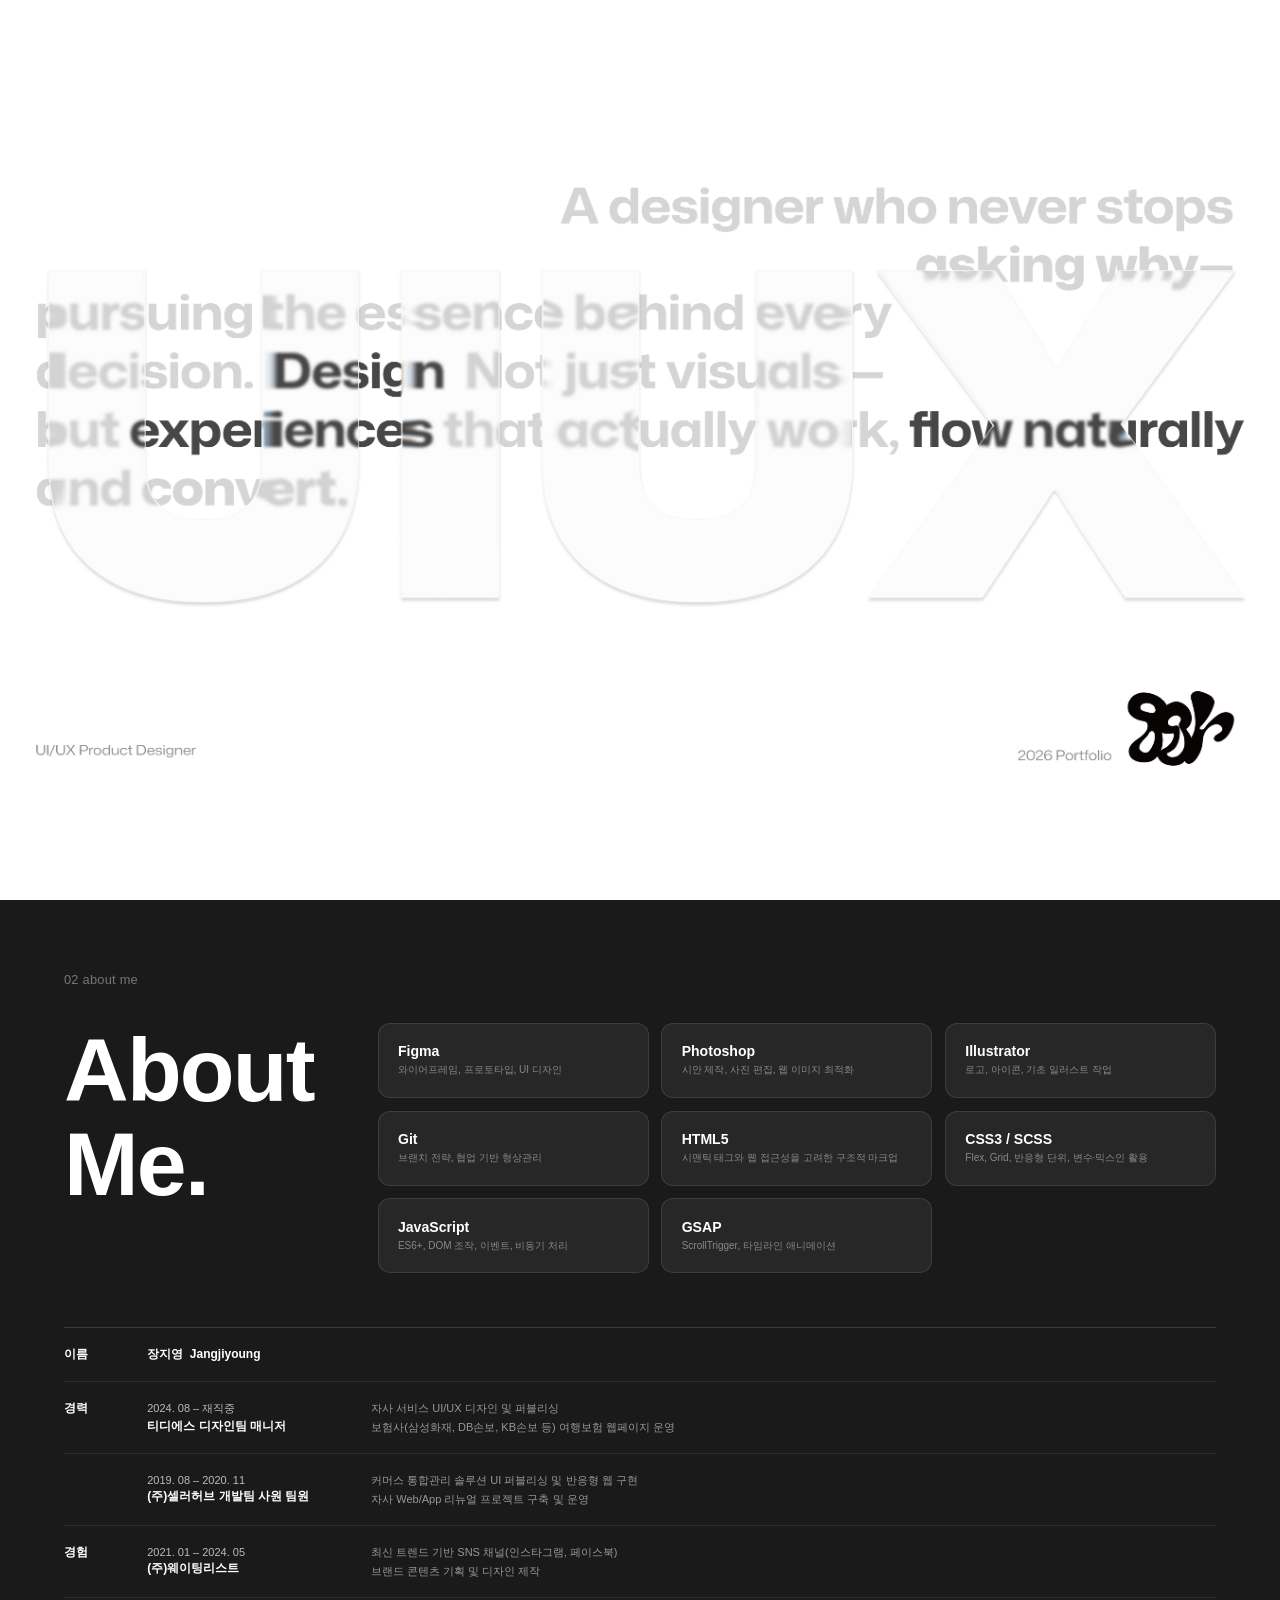
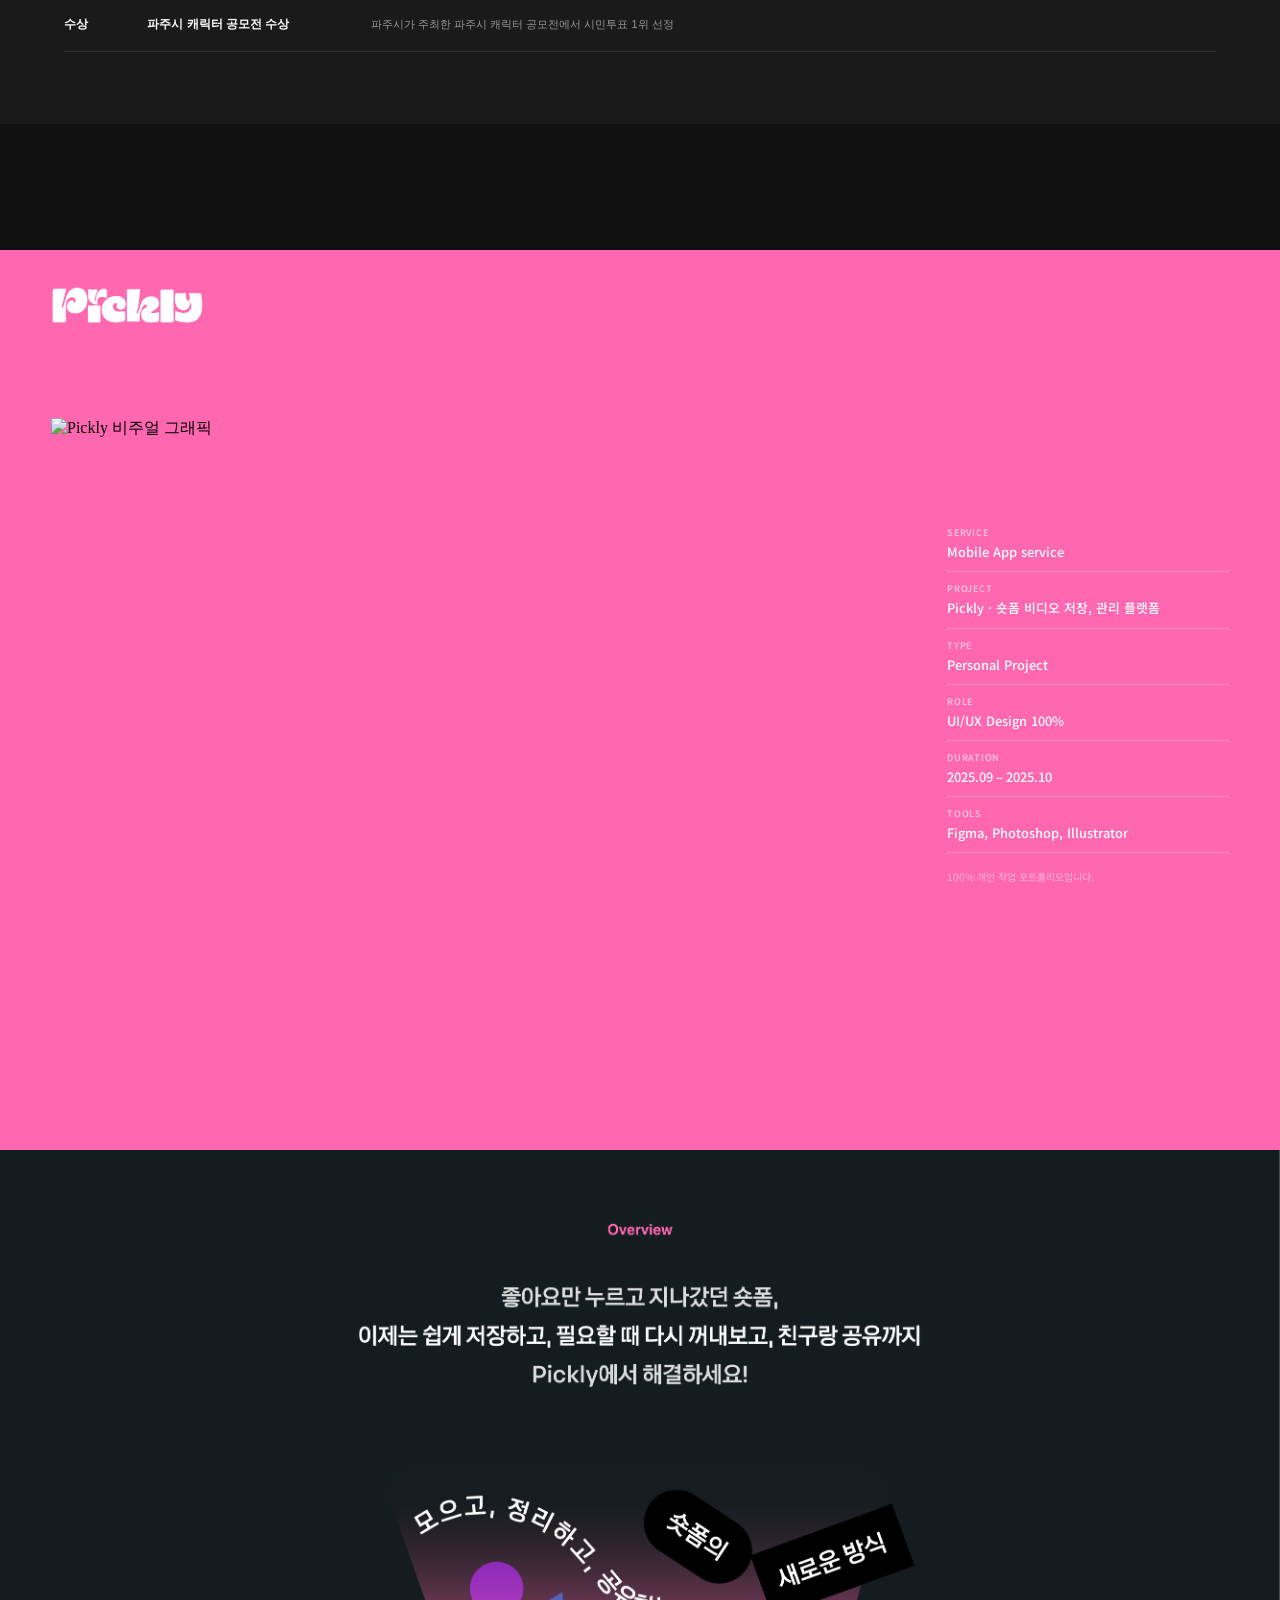
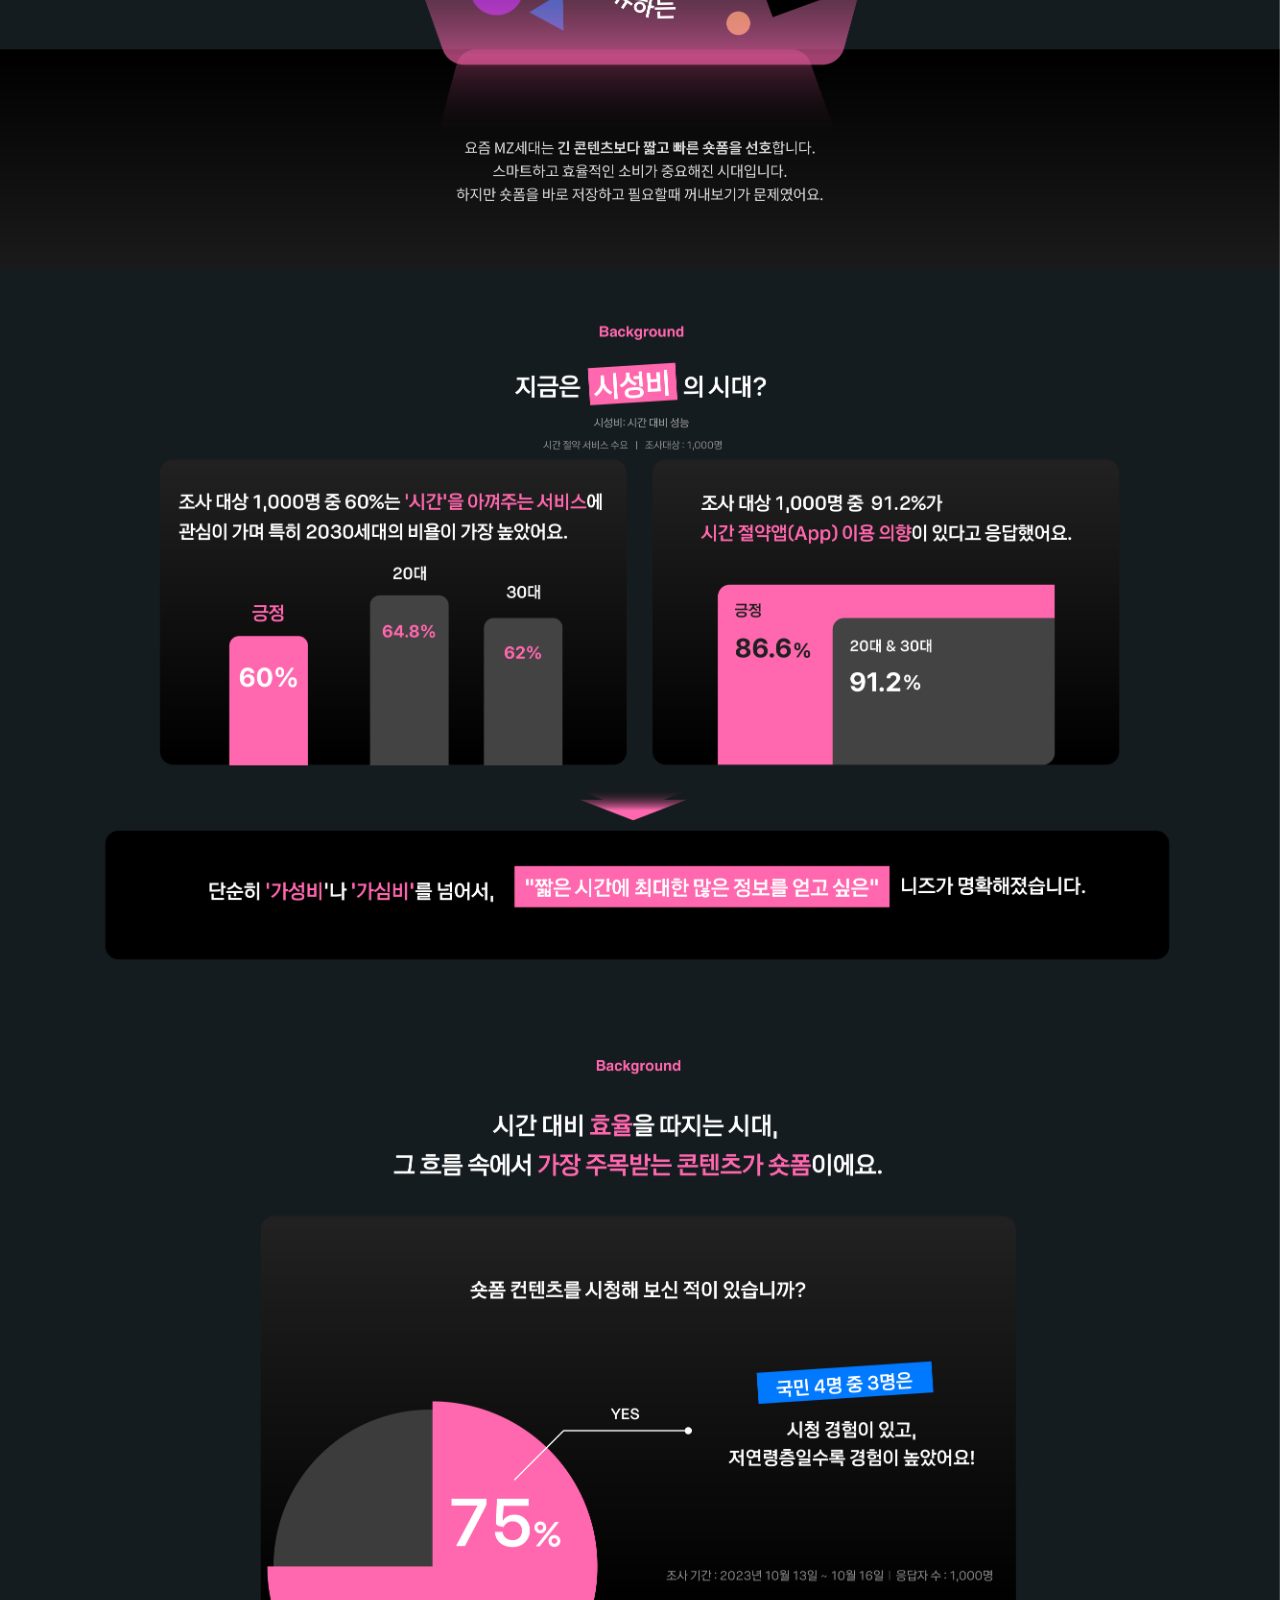
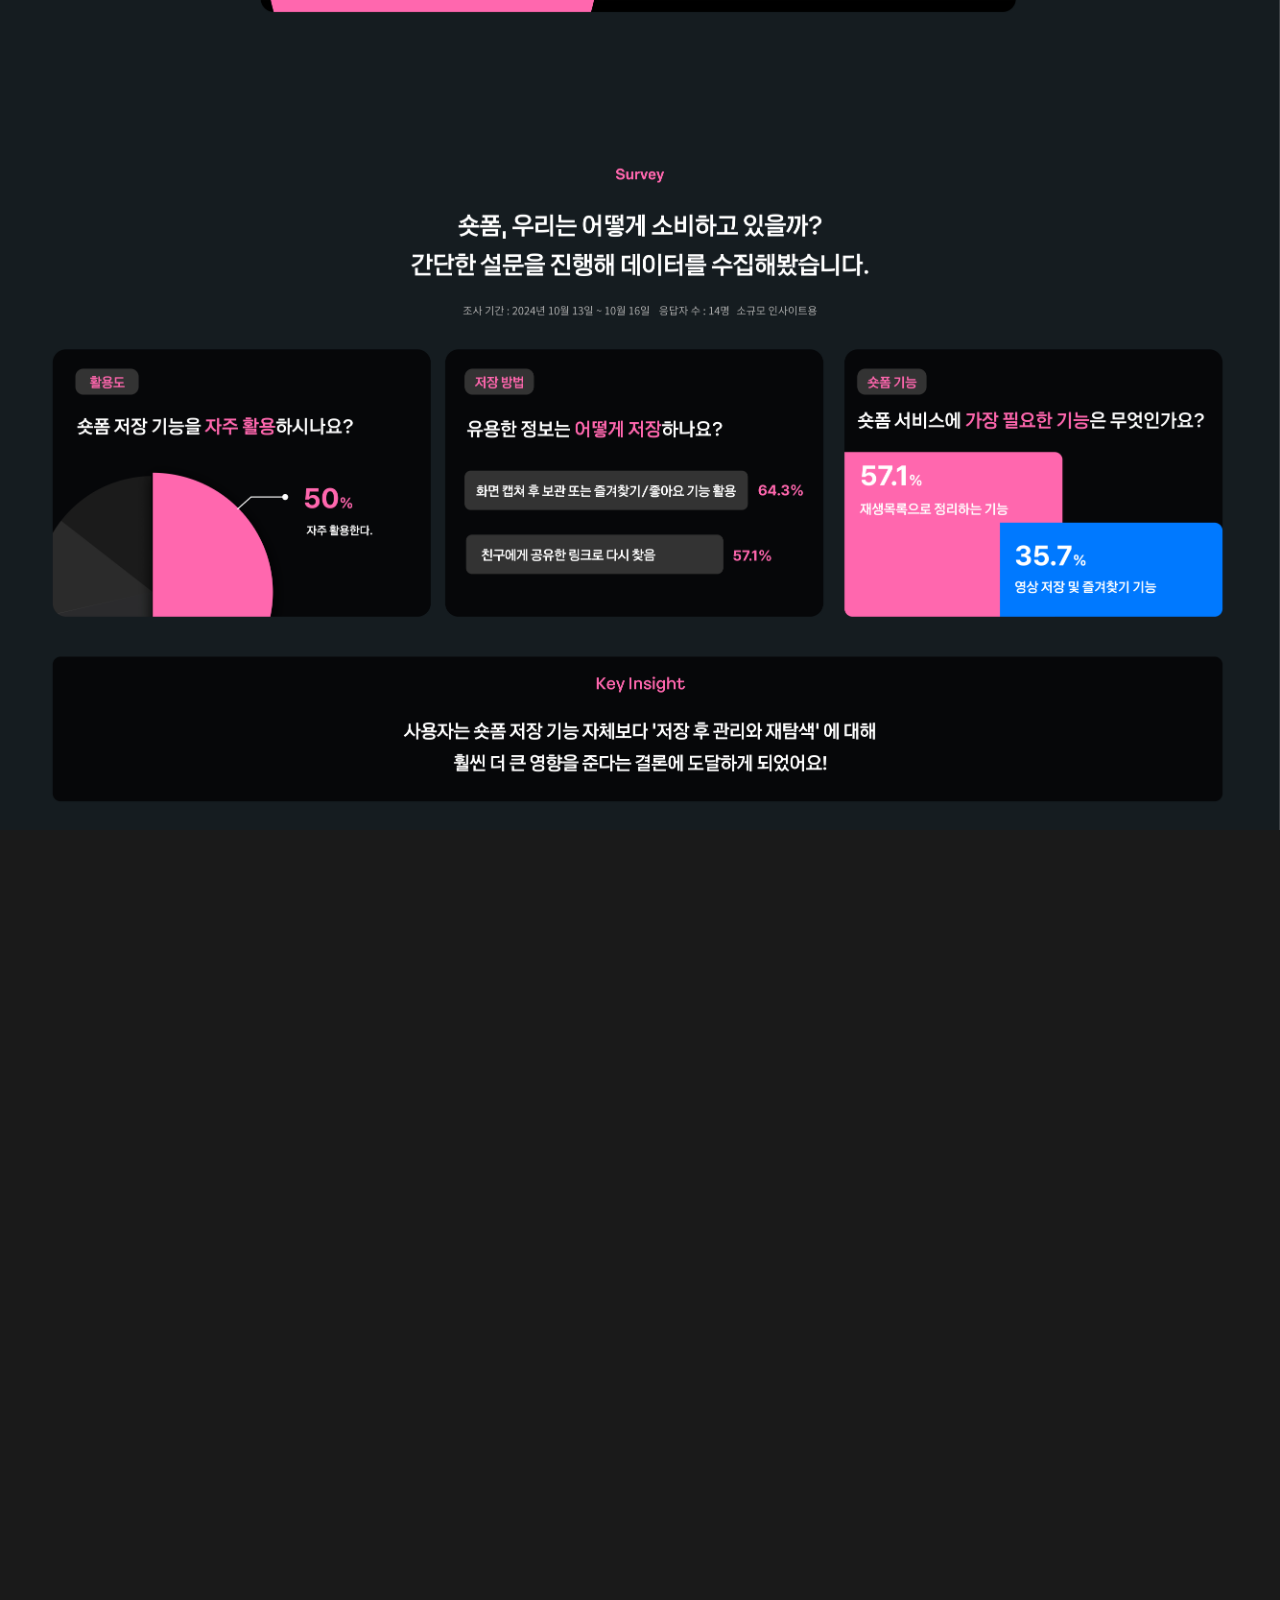
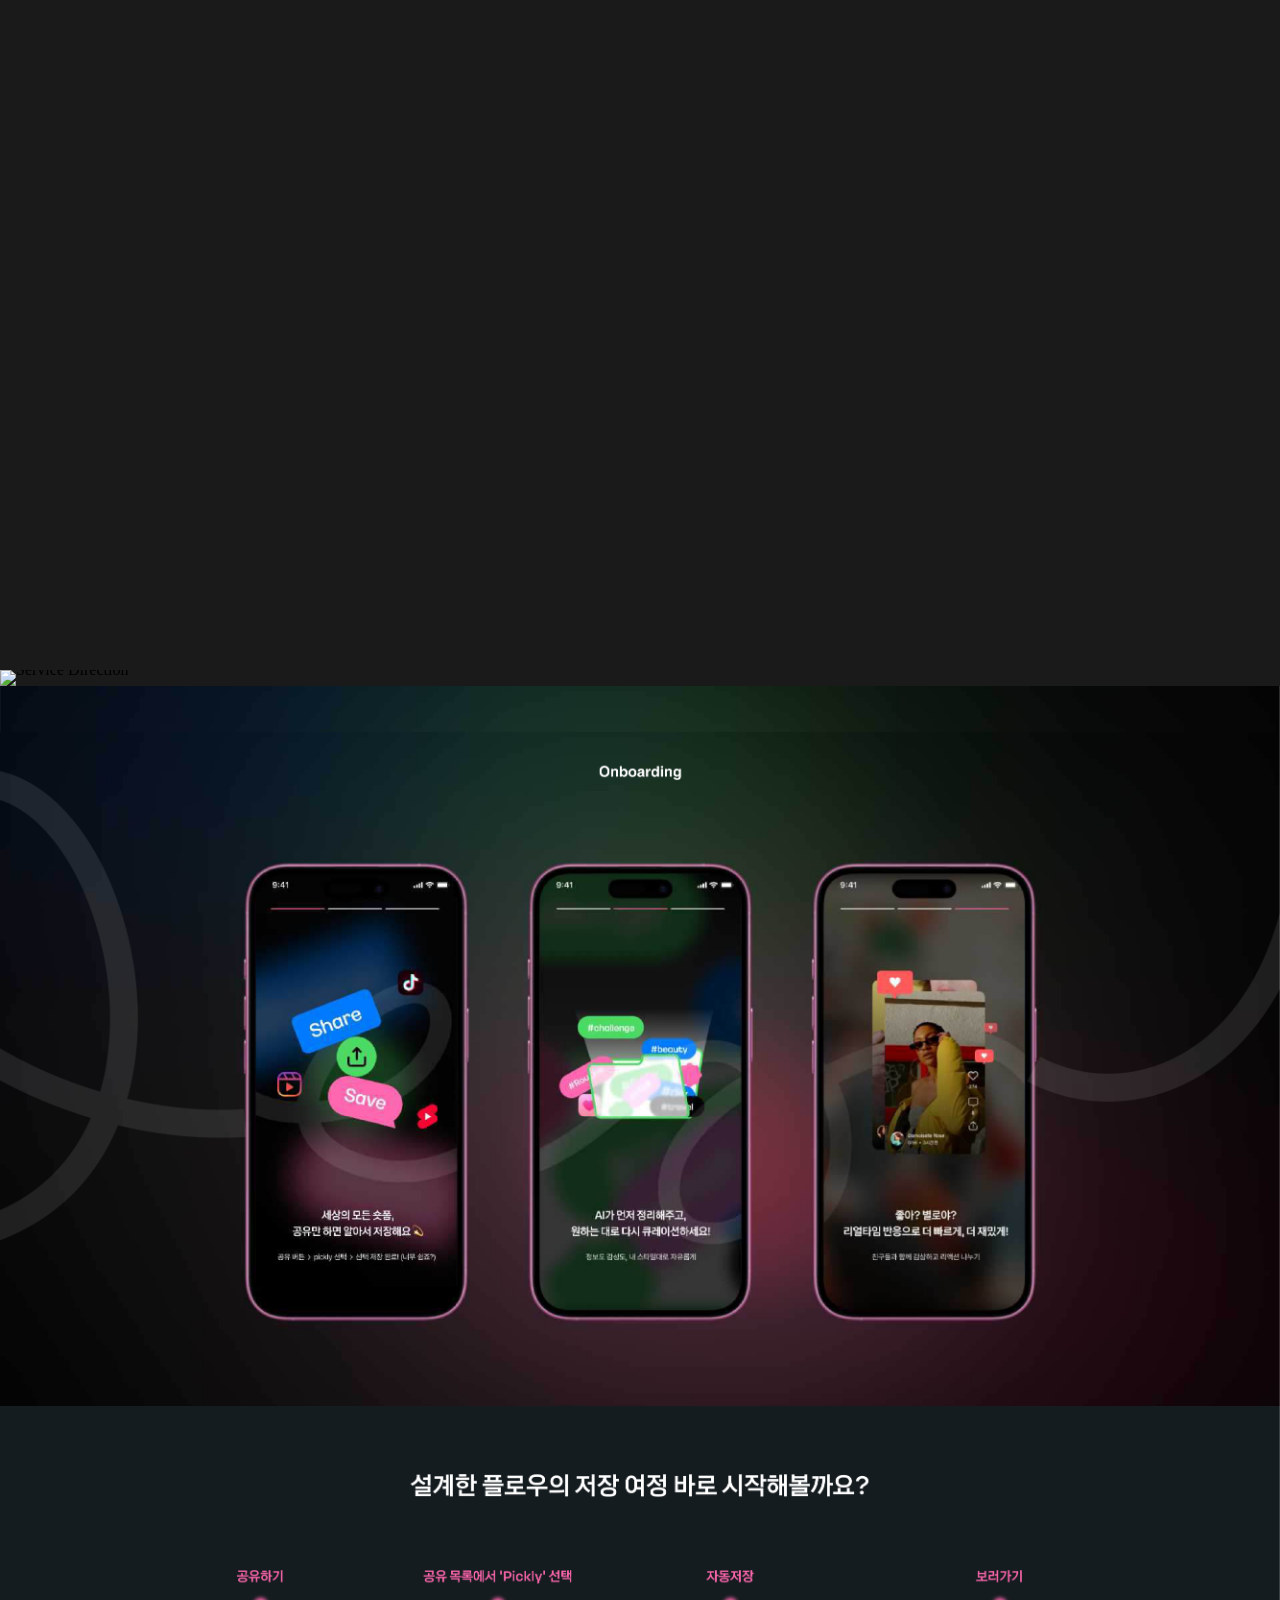
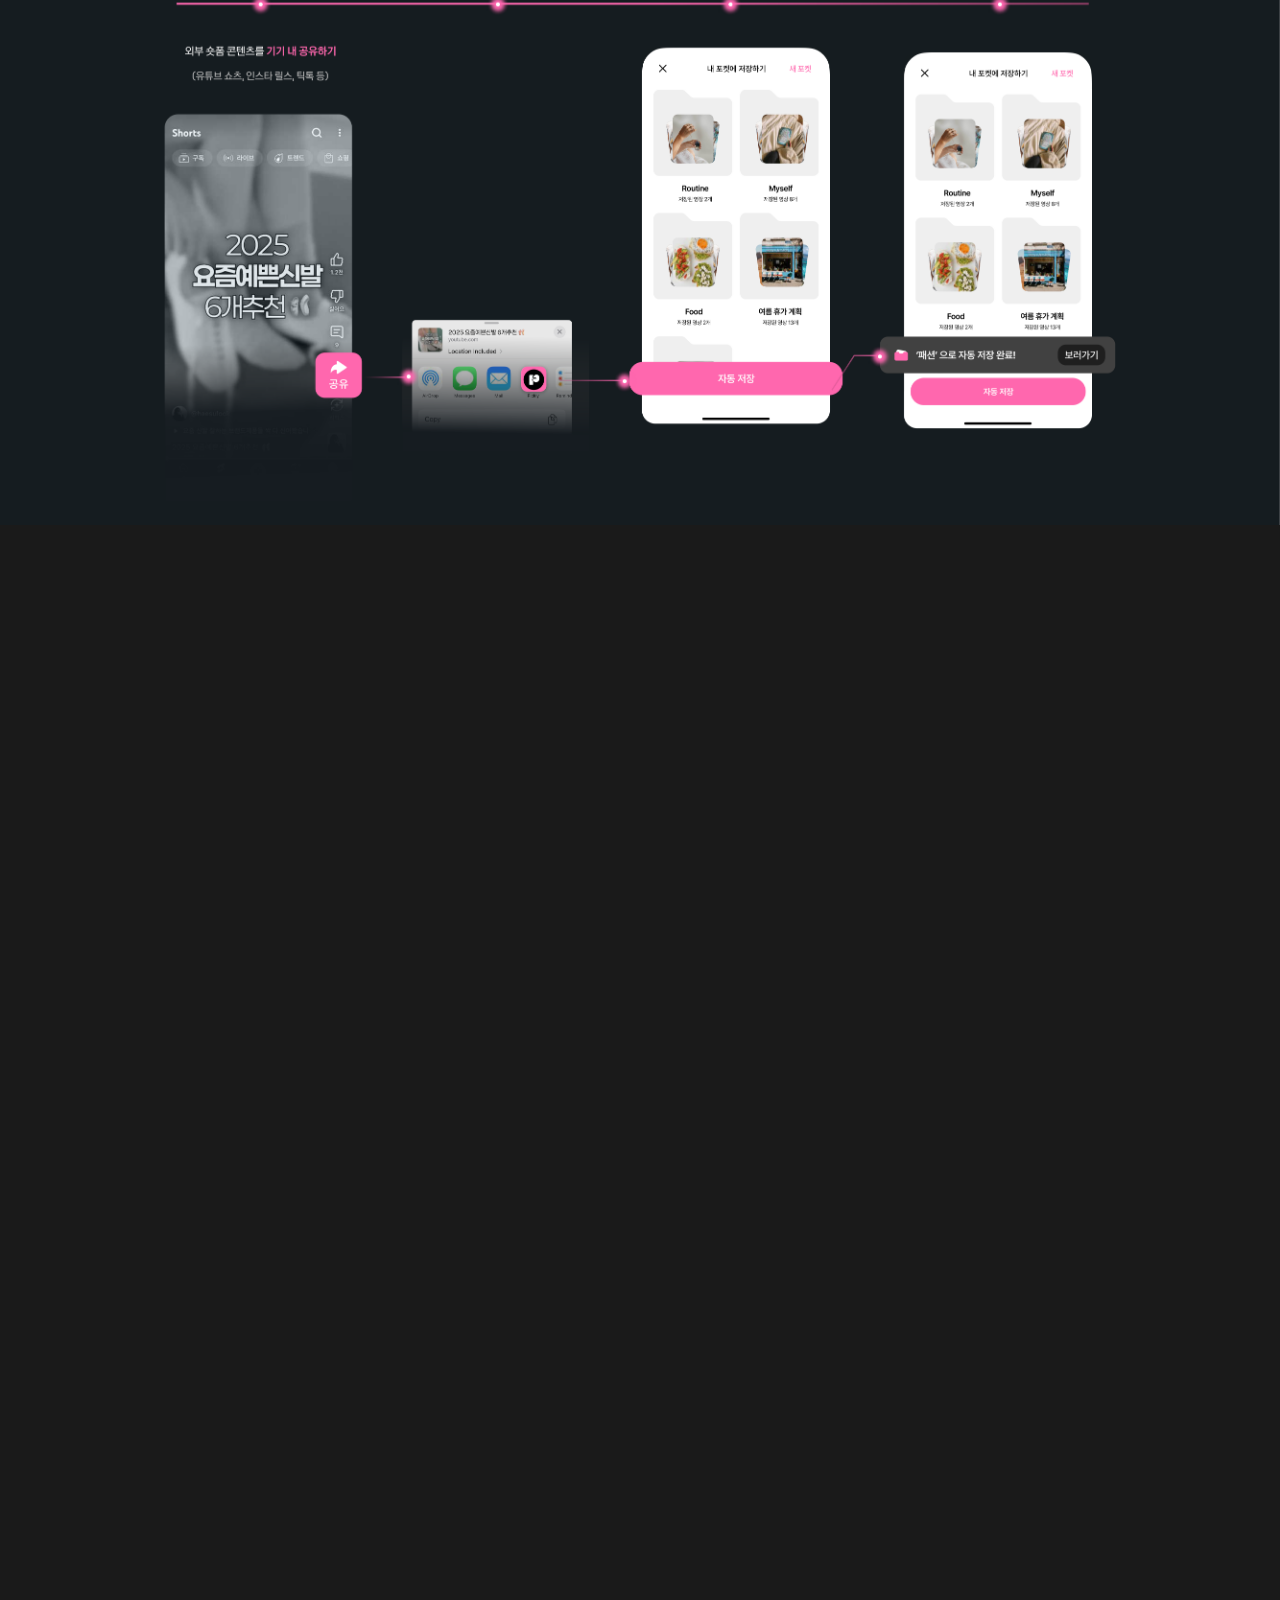
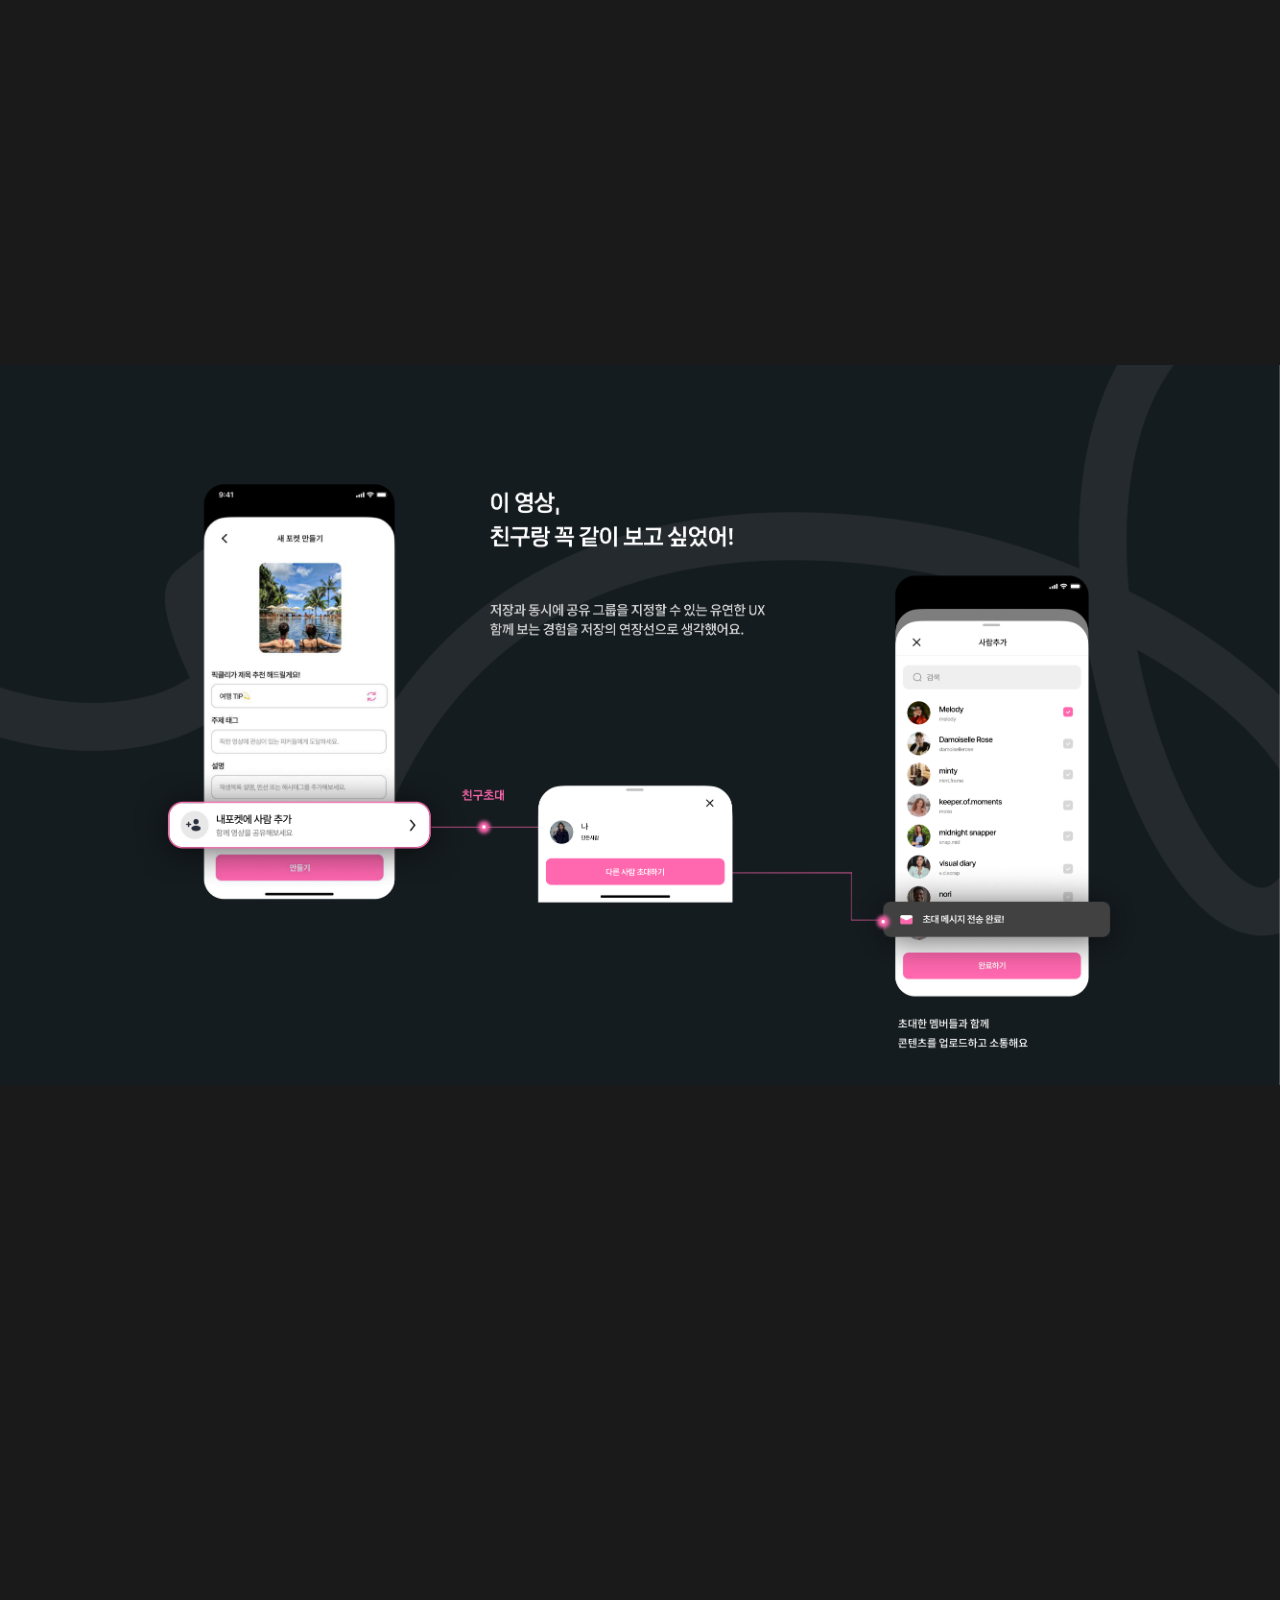
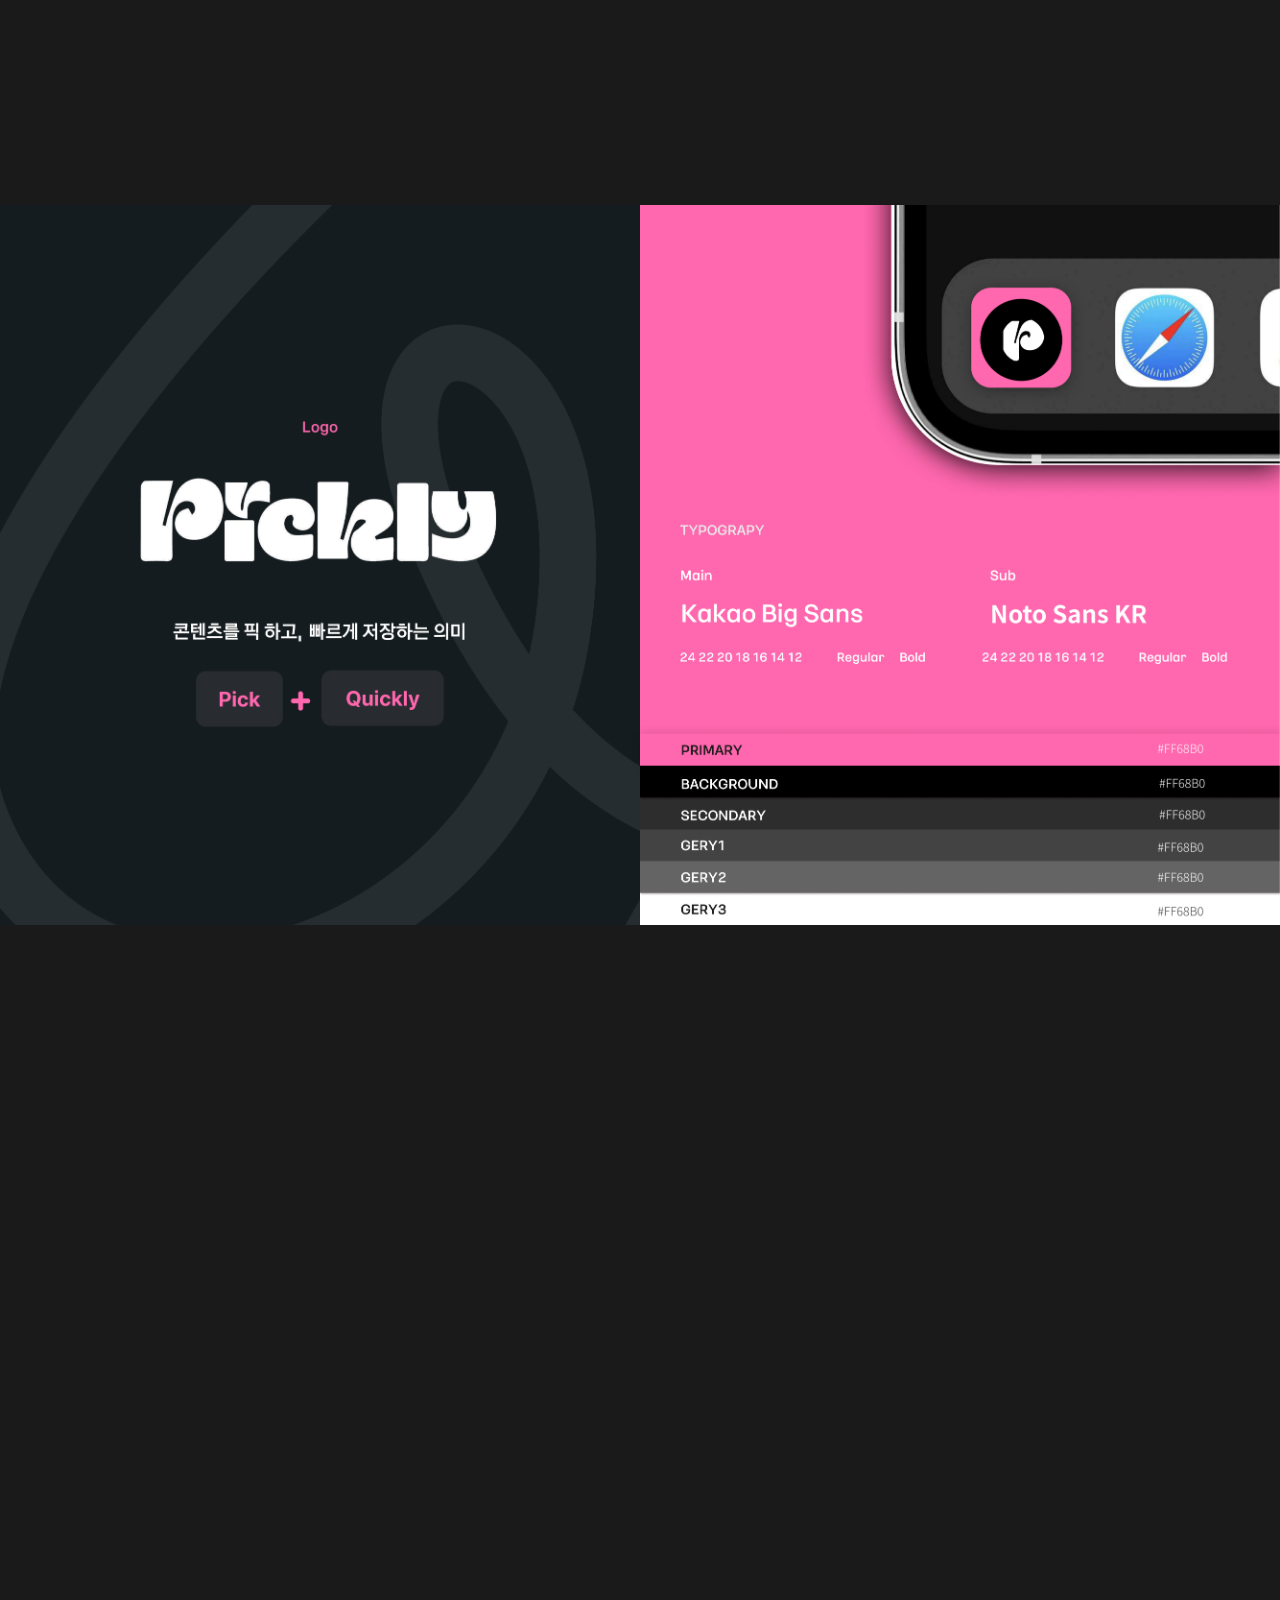
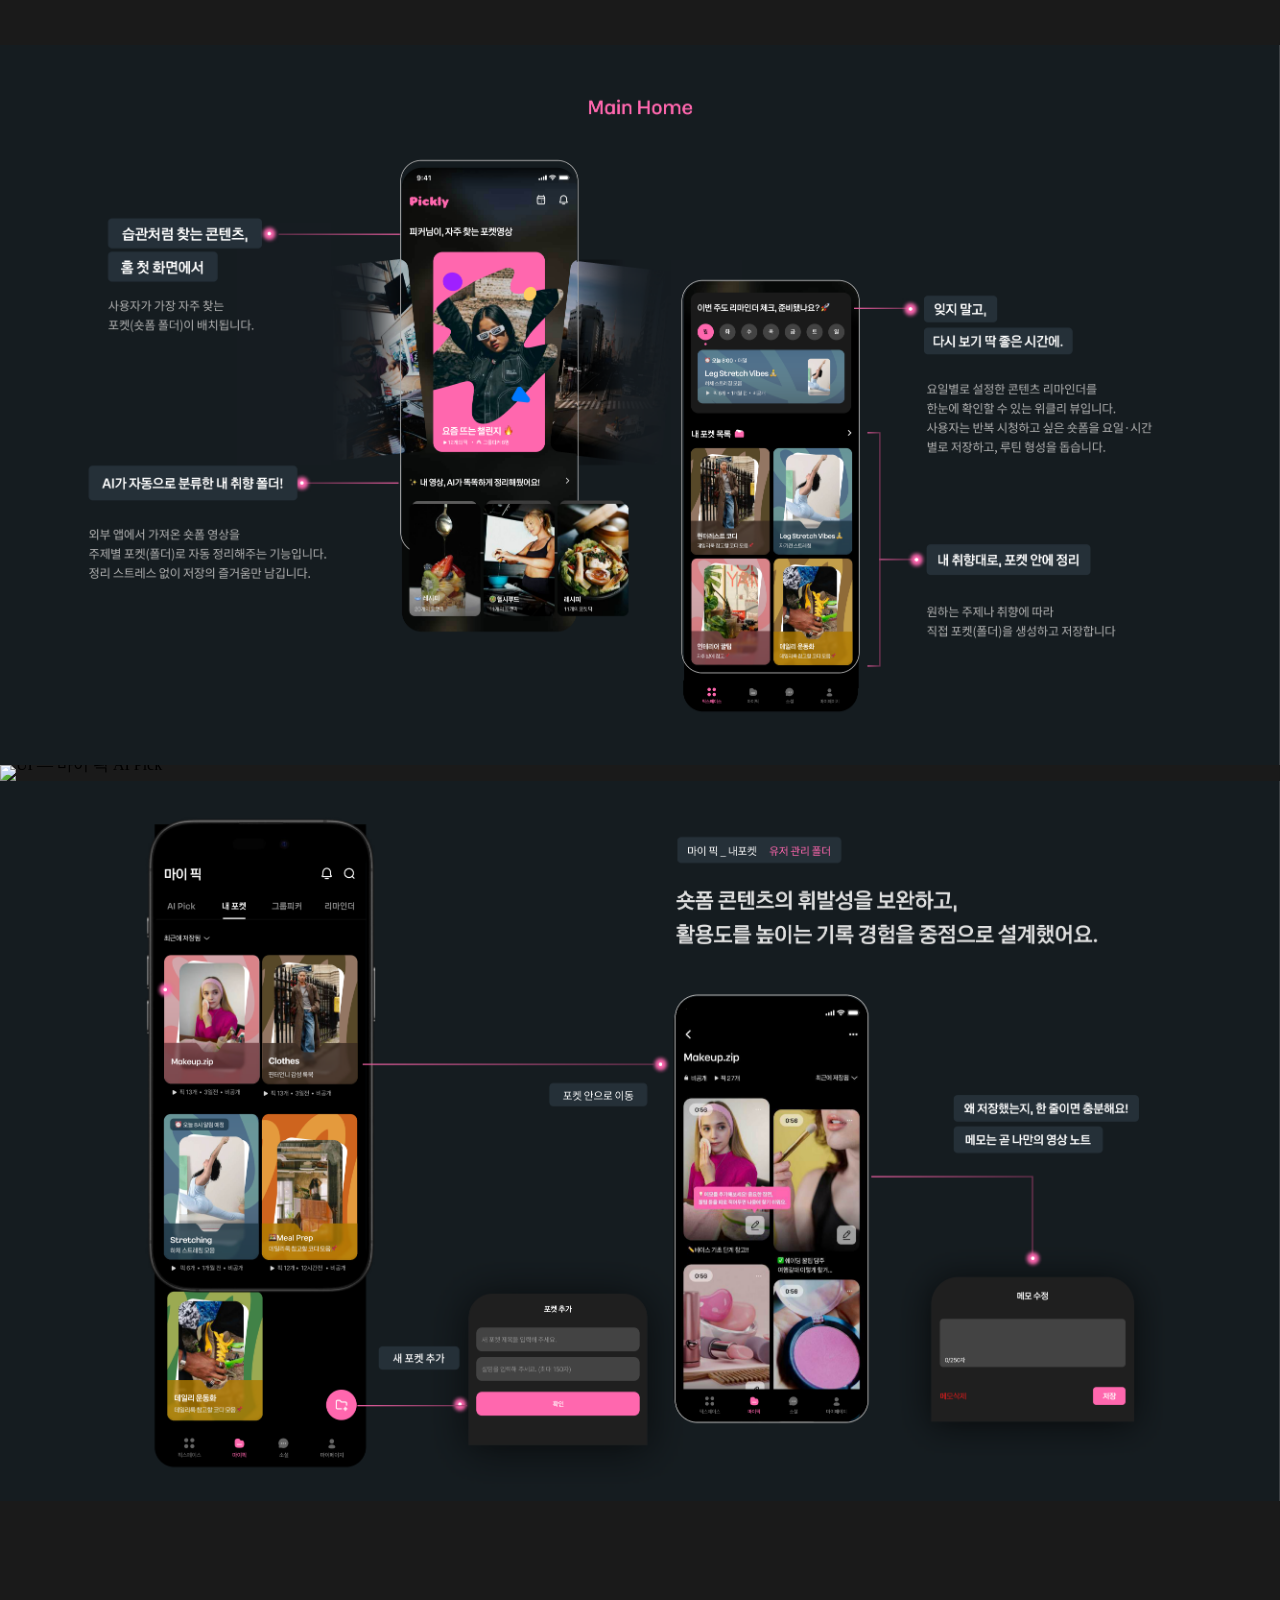
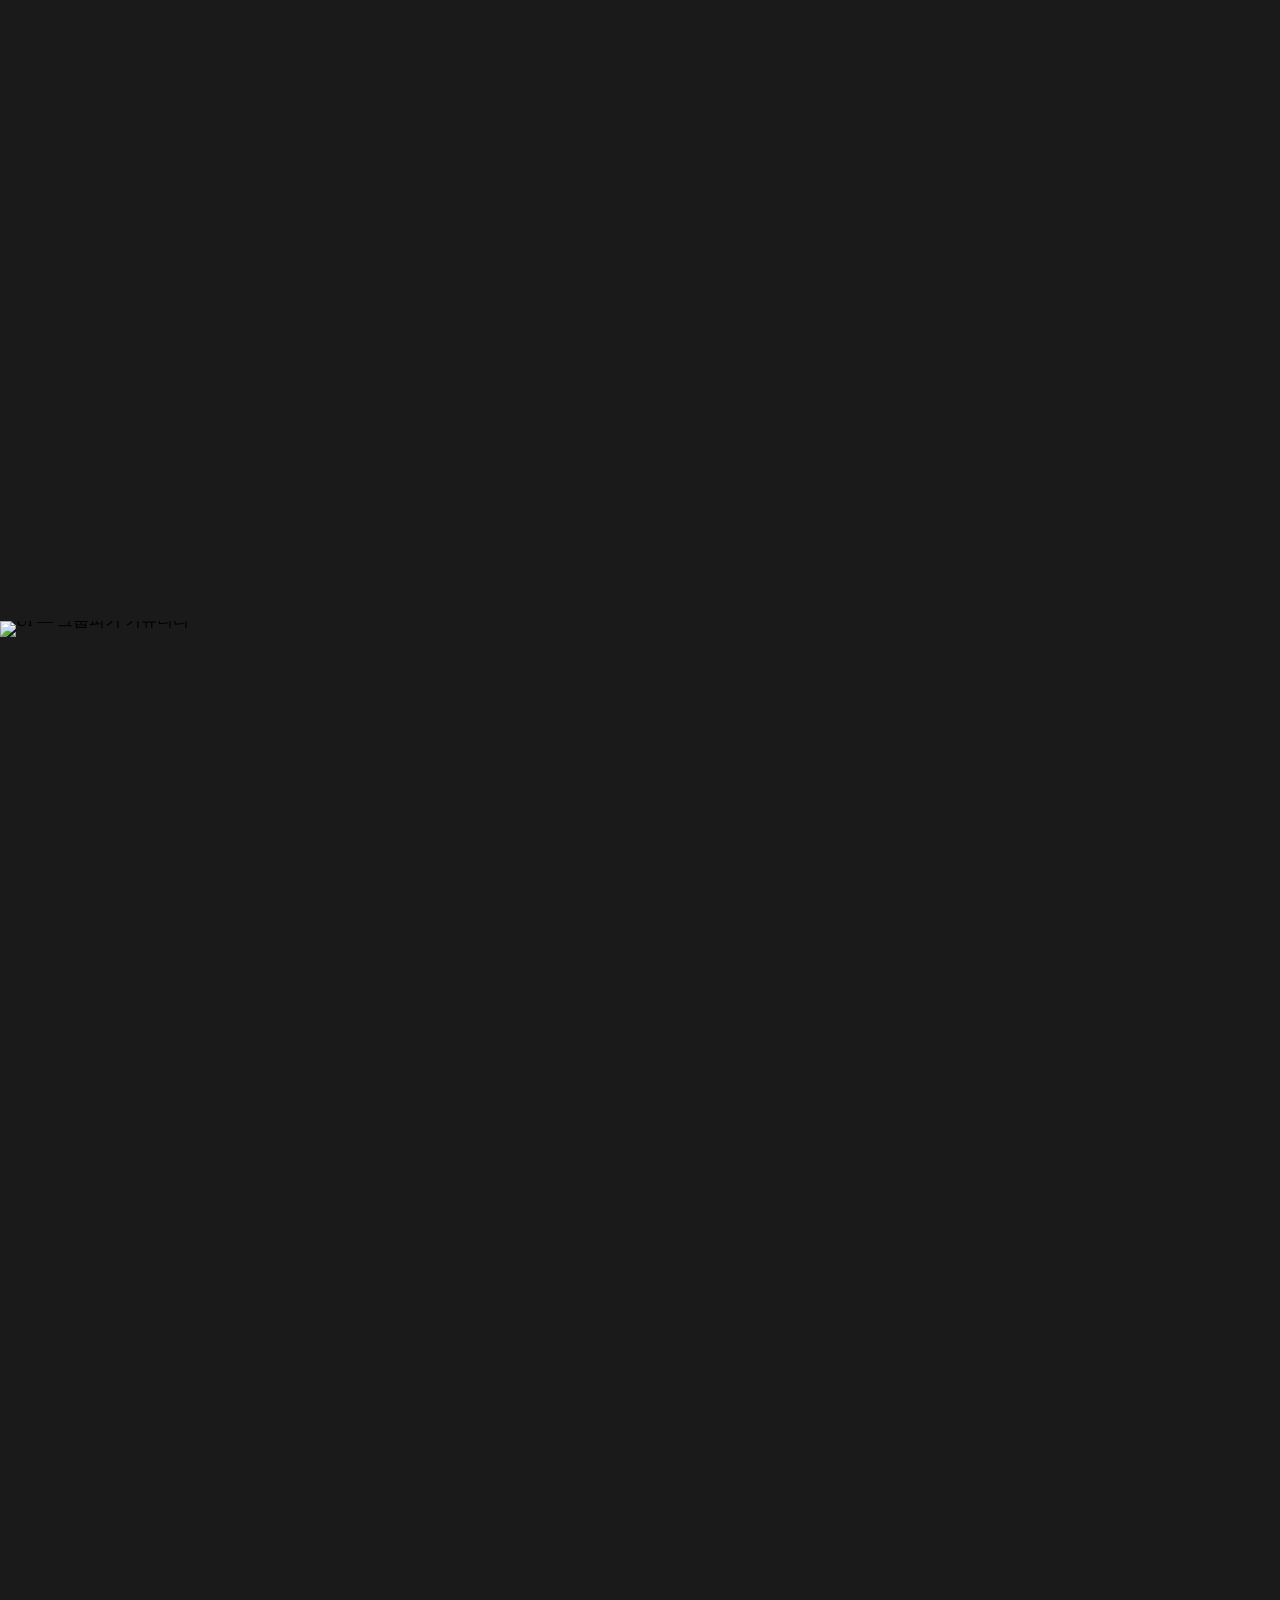
==== uiux/index.html @ b59388e5 "feat(uiux): 포트폴리오 메인 페이지 — 커버, About Me, Pickly, NICE, ETC, Gallery, Footer Made-with: Cursor" ====
<!DOCTYPE html>
<html lang="ko">
<head>
  <meta charset="UTF-8">
  <meta name="viewport" content="width=device-width, initial-scale=1.0">
  <title>장지영 — UI/UX Product Designer 2026 Portfolio</title>
  <meta name="description" content="UI/UX 프로덕트 디자이너 장지영의 2026 포트폴리오" />
  <link rel="icon" type="image/png" href="favicon.png">
  <link rel="preconnect" href="https://fonts.googleapis.com">
  <link rel="preconnect" href="https://fonts.gstatic.com" crossorigin>
  <link href="https://fonts.googleapis.com/css2?family=Noto+Sans+KR:wght@300;400;500;600;700&display=swap" rel="stylesheet">
  <link href="https://cdn.jsdelivr.net/gh/orioncactus/pretendard@v1.3.9/dist/web/variable/pretendardvariable-dynamic-subset.min.css" rel="stylesheet">

  <script type="application/ld+json">
  {
    "@context": "https://schema.org",
    "@type": "ProfilePage",
    "name": "장지영 UI/UX 포트폴리오 2026",
    "description": "UI/UX Product Designer 장지영의 포트폴리오",
    "url": "https://superji0.github.io/uiux/",
    "inLanguage": "ko-KR",
    "mainEntity": {
      "@type": "Person",
      "name": "장지영",
      "jobTitle": "UI/UX Product Designer"
    }
  }
  </script>

  <style>
    *, *::before, *::after { margin: 0; padding: 0; box-sizing: border-box; }

    html, body {
      background: #ffffff;
      overflow-x: hidden;
      -webkit-font-smoothing: antialiased;
    }

    /* ═══ 01. COVER — SVG 풀스크린 + 패럴랙스 ═══ */
    .cover {
      position: relative;
      width: 100%;
      height: 100vh;
      height: 100svh;
      min-height: 400px;
      overflow: hidden;
      display: flex;
      align-items: center;
      justify-content: center;
      background: #ffffff;
    }

    .cover__img {
      width: 100%;
      height: 100%;
      object-fit: contain;
      object-position: center center;
      will-change: transform;
      transform: scale(1.05);
      padding: clamp(16px, 3vw, 48px);
    }

    /* ═══ ABOUT ME ═══ */
    .about {
      position: relative;
      background: #1a1a1a;
      padding: clamp(60px, 8vh, 120px) clamp(24px, 5vw, 80px);
      overflow: hidden;
      font-family: 'Pretendard Variable', Pretendard, sans-serif;
    }

    /* 한글 주석: 좌우 파란 그라데이션 보더 */
    .about::before,
    .about::after {
      display: none;
      content: '';
      position: absolute;
      top: 0;
      bottom: 0;
      width: 3px;
      background: linear-gradient(180deg, #2563eb 0%, #06b6d4 50%, #2563eb 100%);
      z-index: 1;
    }
    .about::before { left: 0; }
    .about::after { right: 0; }

    .about__inner {
      max-width: 1200px;
      margin: 0 auto;
    }

    .about__label {
      font-size: clamp(10px, 1vw, 13px);
      font-weight: 400;
      color: rgba(255,255,255,0.4);
      margin-bottom: clamp(24px, 4vh, 48px);
      letter-spacing: 0.02em;
    }

    .about__top {
      display: flex;
      gap: clamp(32px, 5vw, 80px);
      align-items: flex-start;
      margin-bottom: clamp(48px, 6vh, 80px);
    }

    .about__title {
      flex-shrink: 0;
      font-size: clamp(48px, 7vw, 100px);
      font-weight: 700;
      color: #fff;
      line-height: 1.05;
      letter-spacing: -0.02em;
    }

    /* 한글 주석: 스킬 카드 그리드 */
    .about__skills {
      flex: 1;
      min-width: 0;
      display: grid;
      grid-template-columns: repeat(3, 1fr);
      gap: clamp(8px, 1vw, 14px);
      align-self: center;
    }

    .skill-card {
      background: rgba(255,255,255,0.06);
      border: 1px solid rgba(255,255,255,0.1);
      border-radius: 12px;
      padding: clamp(14px, 1.5vw, 22px) clamp(14px, 1.5vw, 20px);
    }

    .skill-card__name {
      font-size: clamp(13px, 1.1vw, 16px);
      font-weight: 600;
      color: #fff;
      margin-bottom: 4px;
    }

    .skill-card__desc {
      font-size: clamp(10px, 0.75vw, 12px);
      font-weight: 400;
      color: rgba(255,255,255,0.45);
      line-height: 1.45;
      word-break: keep-all;
    }

    /* 한글 주석: 이력 테이블 */
    .about__career {
      width: 100%;
      border-top: 1px solid rgba(255,255,255,0.15);
    }

    .career-row {
      display: grid;
      grid-template-columns: clamp(48px, 5vw, 72px) clamp(140px, 16vw, 220px) 1fr;
      gap: clamp(8px, 1.5vw, 24px);
      padding: clamp(16px, 2vh, 24px) 0;
      border-bottom: 1px solid rgba(255,255,255,0.08);
      align-items: baseline;
    }

    .career-row__label {
      font-size: clamp(12px, 0.9vw, 14px);
      font-weight: 600;
      color: #fff;
    }

    .career-row__meta {
      display: flex;
      flex-direction: column;
      gap: 2px;
    }

    .career-row__period {
      font-size: clamp(11px, 0.85vw, 14px);
      font-weight: 500;
      color: rgba(255,255,255,0.7);
    }

    .career-row__company {
      font-size: clamp(12px, 0.9vw, 14px);
      font-weight: 600;
      color: #fff;
    }

    .career-row__detail {
      display: flex;
      flex-direction: column;
      gap: 2px;
    }

    .career-row__desc {
      font-size: clamp(11px, 0.85vw, 14px);
      font-weight: 400;
      color: rgba(255,255,255,0.55);
      line-height: 1.5;
    }

    @media (max-width: 768px) {
      .about__top {
        flex-direction: column;
        gap: 32px;
      }
      .about__title {
        font-size: clamp(40px, 12vw, 64px);
      }
      .about__skills {
        grid-template-columns: repeat(2, 1fr);
      }
      .career-row {
        grid-template-columns: 1fr;
        gap: 6px;
      }
      .career-row__label {
        padding-bottom: 4px;
        border-bottom: 1px solid rgba(255,255,255,0.06);
      }
    }

    /* ═══ 02. PICKLY 핑크 커버 ═══ */
    .pickly-hero {
      position: relative;
      background: #ff68b0;
      overflow: clip;
    }

    /* 한글 주석: 좌측 상단 Pickly 로고 */
    .pickly-hero__logo {
      position: absolute;
      top: clamp(24px, 4vh, 48px);
      left: clamp(24px, 4vw, 60px);
      width: clamp(100px, 12vw, 200px);
      height: auto;
      z-index: 2;
      user-select: none;
      pointer-events: none;
    }

    .pickly-hero__inner {
      position: relative;
      max-width: 1920px;
      margin: 0 auto;
      min-height: min(100vh, 900px);
      display: flex;
      align-items: center;
      gap: clamp(24px, 4vw, 64px);
      padding: clamp(40px, 6vh, 80px) clamp(24px, 4vw, 60px);
    }

    /* 한글 주석: 좌측 — 그래픽 영역 (패럴랙스) */
    .pickly-hero__visual {
      flex: 1.2;
      min-width: 0;
      will-change: transform;
    }

    .pickly-hero__scroll {
      width: 100%;
      will-change: transform;
    }

    .pickly-hero__tilt {
      transform-origin: 50% 45%;
      will-change: transform;
    }

    .pickly-hero__img {
      display: block;
      width: 100%;
      height: auto;
      user-select: none;
      pointer-events: none;
    }

    /* 한글 주석: 우측 — 프로젝트 정보 텍스트 */
    .pickly-hero__info {
      flex: 0 0 clamp(200px, 22vw, 320px);
      display: flex;
      flex-direction: column;
      gap: 0;
      align-self: center;
    }

    .pickly-info__row {
      padding: 10px 0;
      border-bottom: 1px solid rgba(255,255,255,0.25);
    }
    .pickly-info__row:last-child { border-bottom: none; }

    .pickly-info__label {
      font-family: 'Noto Sans KR', sans-serif;
      font-size: 9px;
      font-weight: 600;
      letter-spacing: 0.08em;
      text-transform: uppercase;
      color: rgba(255,255,255,0.6);
      margin-bottom: 3px;
    }

    .pickly-info__value {
      font-family: 'Noto Sans KR', sans-serif;
      font-size: clamp(11px, 1vw, 14px);
      font-weight: 500;
      color: #fff;
      line-height: 1.5;
    }

    .pickly-info__note {
      margin-top: 16px;
      font-family: 'Noto Sans KR', sans-serif;
      font-size: 10px;
      color: rgba(255,255,255,0.5);
      line-height: 1.5;
    }

    @media (max-width: 900px) {
      .pickly-hero__inner {
        flex-direction: column;
        min-height: auto;
        padding: 48px 20px 56px;
        gap: 32px;
      }
      .pickly-hero__info {
        flex: none;
        width: 100%;
        max-width: 400px;
      }
      .pickly-hero__visual {
        flex: none;
        width: 100%;
        max-width: 520px;
      }
    }

    /* ═══ 03. PICKLY 프로젝트 콘텐츠 슬라이드 ═══ */
    .pickly-slides {
      background: #1a1a1a;
    }

    .pickly-slide {
      width: 100%;
      line-height: 0;
    }

    .pickly-slide__img {
      display: block;
      width: 100%;
      height: auto;
      user-select: none;
      pointer-events: none;
    }

    /* ═══ 프로젝트 간 여백 스페이서 ═══ */
    .project-spacer {
      width: 100%;
      height: clamp(100px, 14vh, 200px);
      background: #111;
    }

    /* ═══ 04. NICE PAYMENTS 프로젝트 ═══ */
    .nice-slides {
      background: #f5f5f5;
    }

    .nice-slide {
      width: 100%;
      line-height: 0;
    }

    .nice-slide__img {
      display: block;
      width: 100%;
      height: auto;
      user-select: none;
      pointer-events: none;
    }

    /* ═══ DESIGN GALLERY ═══ */
    .gallery {
      background: #fff;
      padding: clamp(48px, 8vh, 88px) clamp(20px, 4vw, 36px);
      font-family: 'Pretendard Variable', Pretendard, sans-serif;
    }

    .gallery__head {
      display: flex;
      justify-content: space-between;
      align-items: flex-end;
      margin-bottom: clamp(24px, 4vh, 36px);
    }

    .gallery__eyebrow {
      font-size: 11px;
      font-weight: 600;
      letter-spacing: 0.06em;
      text-transform: uppercase;
      color: #1847f5;
      display: flex;
      align-items: center;
      gap: 10px;
      margin-bottom: 8px;
    }
    .gallery__eyebrow::before {
      content: '';
      width: 18px;
      height: 1px;
      background: #1847f5;
    }

    .gallery__title {
      font-size: clamp(28px, 4vw, 40px);
      font-weight: 700;
      letter-spacing: -0.01em;
      line-height: 1.1;
      color: #0d0d0b;
    }

    .gallery__hint {
      font-size: 11px;
      color: rgba(13,13,11,0.44);
      text-align: right;
      max-width: 160px;
      line-height: 1.6;
    }

    .gallery__grid {
      display: grid;
      grid-template-columns: repeat(4, 1fr);
      gap: 10px;
    }

    .gallery__grid .gi:first-child {
      grid-column: span 2;
      grid-row: span 2;
    }
    .gallery__grid .gi:nth-child(4) {
      grid-column: span 2;
    }

    .gi {
      position: relative;
      overflow: hidden;
      border-radius: 3px;
      aspect-ratio: 4/3;
      cursor: pointer;
    }
    .gi:first-child { aspect-ratio: auto; }

    .gi img {
      width: 100%;
      height: 100%;
      object-fit: cover;
      transition: transform 0.6s cubic-bezier(0.76,0,0.24,1), filter 0.5s;
    }
    .gi:hover img {
      transform: scale(1.07);
      filter: brightness(0.5);
    }

    .gi__info {
      position: absolute;
      inset: 0;
      display: flex;
      flex-direction: column;
      justify-content: flex-end;
      padding: 16px 14px;
      background: linear-gradient(transparent 40%, rgba(13,13,11,0.75));
      opacity: 0;
      transition: opacity 0.35s;
    }
    .gi:hover .gi__info { opacity: 1; }

    .gi__info b {
      font-size: clamp(14px, 1.2vw, 18px);
      font-weight: 600;
      color: #fff;
      line-height: 1.2;
    }
    .gi__info small {
      font-size: 11px;
      color: rgba(255,255,255,0.65);
      margin-top: 3px;
    }

    @media (max-width: 960px) {
      .gallery__grid {
        grid-template-columns: repeat(2, 1fr);
      }
      .gallery__grid .gi:first-child { grid-column: span 2; }
      .gallery__grid .gi:nth-child(4) { grid-column: span 1; }
    }
    @media (max-width: 600px) {
      .gallery__grid {
        grid-template-columns: 1fr 1fr;
      }
      .gallery__grid .gi:nth-child(4) { grid-column: span 1; }
    }

    /* ═══ ETC 프로모션 리디자인 ═══ */
    .etc-slides { background: #1a1a1a; }
    .etc-slide { width: 100%; line-height: 0; }
    .etc-slide__img {
      display: block;
      width: 100%;
      height: auto;
      user-select: none;
      pointer-events: none;
    }

    /* ═══ 갤러리 라이트박스 ═══ */
    .lb {
      position: fixed;
      inset: 0;
      z-index: 10000;
      background: rgba(0,0,0,0.92);
      display: flex;
      align-items: center;
      justify-content: center;
      opacity: 0;
      visibility: hidden;
      transition: opacity 0.35s ease, visibility 0.35s;
      backdrop-filter: blur(6px);
      -webkit-backdrop-filter: blur(6px);
    }
    .lb.open {
      opacity: 1;
      visibility: visible;
    }

    .lb__wrap {
      position: relative;
      display: flex;
      flex-direction: column;
      align-items: center;
      justify-content: center;
      width: 100%;
      height: 100%;
      padding: 48px;
    }

    .lb__img {
      max-width: 90vw;
      max-height: 80vh;
      object-fit: contain;
      border-radius: 6px;
      box-shadow: 0 8px 60px rgba(0,0,0,0.5);
      opacity: 0;
      transform: scale(0.94);
      transition: opacity 0.4s ease, transform 0.4s ease;
      user-select: none;
    }
    .lb.open .lb__img {
      opacity: 1;
      transform: scale(1);
    }

    .lb__caption {
      margin-top: 20px;
      text-align: center;
      opacity: 0;
      transform: translateY(8px);
      transition: opacity 0.4s 0.1s, transform 0.4s 0.1s;
    }
    .lb.open .lb__caption {
      opacity: 1;
      transform: translateY(0);
    }
    .lb__caption b {
      display: block;
      font-size: 16px;
      font-weight: 600;
      color: #fff;
      line-height: 1.3;
    }
    .lb__caption small {
      display: block;
      font-size: 12px;
      color: rgba(255,255,255,0.5);
      margin-top: 4px;
    }

    .lb__close {
      position: absolute;
      top: 20px;
      right: 24px;
      width: 44px;
      height: 44px;
      border: 1px solid rgba(255,255,255,0.2);
      border-radius: 50%;
      display: flex;
      align-items: center;
      justify-content: center;
      color: rgba(255,255,255,0.7);
      font-size: 22px;
      cursor: pointer;
      background: none;
      transition: background 0.2s, border-color 0.2s, color 0.2s;
      z-index: 2;
    }
    .lb__close:hover {
      background: rgba(255,255,255,0.1);
      border-color: rgba(255,255,255,0.4);
      color: #fff;
    }

    .lb__arrow {
      position: absolute;
      top: 50%;
      transform: translateY(-50%);
      width: 48px;
      height: 48px;
      border: 1px solid rgba(255,255,255,0.15);
      border-radius: 50%;
      display: flex;
      align-items: center;
      justify-content: center;
      color: rgba(255,255,255,0.6);
      font-size: 20px;
      cursor: pointer;
      background: none;
      transition: background 0.2s, border-color 0.2s, color 0.2s;
      z-index: 2;
    }
    .lb__arrow:hover {
      background: rgba(255,255,255,0.1);
      border-color: rgba(255,255,255,0.35);
      color: #fff;
    }
    .lb__arrow--prev { left: 20px; }
    .lb__arrow--next { right: 20px; }

    .lb__counter {
      position: absolute;
      top: 28px;
      left: 28px;
      font-size: 12px;
      letter-spacing: 0.04em;
      color: rgba(255,255,255,0.4);
      z-index: 2;
    }

    @media (max-width: 600px) {
      .lb__wrap { padding: 24px 12px; }
      .lb__arrow { width: 38px; height: 38px; font-size: 16px; }
      .lb__arrow--prev { left: 8px; }
      .lb__arrow--next { right: 8px; }
      .lb__close { top: 12px; right: 12px; width: 38px; height: 38px; }
      .lb__counter { top: 18px; left: 16px; }
    }

    /* ═══ FOOTER ═══ */
    .footer {
      background: #0a0a0a;
      color: #fff;
      font-family: 'Pretendard Variable', Pretendard, sans-serif;
      position: relative;
      overflow: hidden;
    }

    .footer__top {
      padding: clamp(80px, 12vh, 140px) clamp(24px, 5vw, 80px) clamp(60px, 8vh, 100px);
      position: relative;
      z-index: 1;
    }

    .footer__cta-label {
      font-size: 11px;
      font-weight: 600;
      letter-spacing: 0.08em;
      text-transform: uppercase;
      color: rgba(255,255,255,0.35);
      margin-bottom: clamp(16px, 2vh, 28px);
      display: flex;
      align-items: center;
      gap: 10px;
    }
    .footer__cta-label::before {
      content: '';
      width: 20px;
      height: 1px;
      background: rgba(255,255,255,0.25);
    }

    .footer__display {
      font-size: clamp(40px, 7vw, 96px);
      font-weight: 700;
      line-height: 0.95;
      letter-spacing: -0.03em;
      margin-bottom: clamp(32px, 5vh, 56px);
      max-width: 700px;
    }
    .footer__display em {
      font-style: italic;
      font-weight: 300;
      color: rgba(255,255,255,0.4);
    }

    .footer__contact-grid {
      display: grid;
      grid-template-columns: 1fr 1fr;
      gap: clamp(24px, 4vw, 60px);
      max-width: 700px;
    }

    .footer__contact-item {
      border-top: 1px solid rgba(255,255,255,0.1);
      padding-top: 16px;
    }
    .footer__contact-label {
      font-size: 10px;
      font-weight: 600;
      letter-spacing: 0.06em;
      text-transform: uppercase;
      color: rgba(255,255,255,0.3);
      margin-bottom: 8px;
    }
    .footer__contact-value {
      font-size: clamp(14px, 1.2vw, 16px);
      font-weight: 500;
      color: rgba(255,255,255,0.85);
      text-decoration: none;
      transition: color 0.2s;
      display: inline-block;
    }
    a.footer__contact-value:hover {
      color: #fff;
    }

    .footer__bottom {
      border-top: 1px solid rgba(255,255,255,0.08);
      padding: 24px clamp(24px, 5vw, 80px);
      display: flex;
      justify-content: space-between;
      align-items: center;
      position: relative;
      z-index: 1;
    }
    .footer__copy {
      font-size: 11px;
      color: rgba(255,255,255,0.25);
      letter-spacing: 0.02em;
    }
    .footer__links {
      display: flex;
      gap: 20px;
    }
    .footer__link {
      font-size: 12px;
      font-weight: 600;
      letter-spacing: 0.04em;
      color: rgba(255,255,255,0.55);
      text-decoration: none;
      padding: 8px 16px;
      border: 1px solid rgba(255,255,255,0.15);
      border-radius: 100px;
      transition: color 0.2s, background 0.2s, border-color 0.2s;
    }
    .footer__link:hover {
      color: #fff;
      background: rgba(255,255,255,0.08);
      border-color: rgba(255,255,255,0.3);
    }

    .footer__bg-text {
      position: absolute;
      bottom: -0.12em;
      right: -0.02em;
      font-size: clamp(120px, 20vw, 280px);
      font-weight: 800;
      line-height: 0.8;
      letter-spacing: -0.04em;
      color: transparent;
      -webkit-text-stroke: 1px rgba(255,255,255,0.04);
      user-select: none;
      pointer-events: none;
      z-index: 0;
    }

    @media (max-width: 600px) {
      .footer__contact-grid {
        grid-template-columns: 1fr;
        gap: 20px;
      }
      .footer__bottom {
        flex-direction: column;
        gap: 12px;
        align-items: flex-start;
      }
    }
  </style>
</head>

<body>

  <!-- ═══ 01. COVER ═══ -->
  <section class="cover" id="cover">
    <img
      class="cover__img"
      id="coverImg"
      src="images/01 cover.png"
      alt="장지영 UI/UX Product Designer 2026 Portfolio"
      draggable="false"
    />
  </section>

  <!-- ═══ ABOUT ME ═══ -->
  <section class="about" id="about">
    <div class="about__inner">

      <p class="about__label">02 about me</p>

      <div class="about__top">
        <h2 class="about__title">About<br>Me.</h2>

        <div class="about__skills">
          <div class="skill-card">
            <div class="skill-card__name">Figma</div>
            <div class="skill-card__desc">와이어프레임, 프로토타입, UI 디자인</div>
          </div>
          <div class="skill-card">
            <div class="skill-card__name">Photoshop</div>
            <div class="skill-card__desc">시안 제작, 사진 편집, 웹 이미지 최적화</div>
          </div>
          <div class="skill-card">
            <div class="skill-card__name">Illustrator</div>
            <div class="skill-card__desc">로고, 아이콘, 기초 일러스트 작업</div>
          </div>
          <div class="skill-card">
            <div class="skill-card__name">Git</div>
            <div class="skill-card__desc">브랜치 전략, 협업 기반 형상관리</div>
          </div>
          <div class="skill-card">
            <div class="skill-card__name">HTML5</div>
            <div class="skill-card__desc">시맨틱 태그와 웹 접근성을 고려한 구조적 마크업</div>
          </div>
          <div class="skill-card">
            <div class="skill-card__name">CSS3 / SCSS</div>
            <div class="skill-card__desc">Flex, Grid, 반응형 단위, 변수·믹스인 활용</div>
          </div>
          <div class="skill-card">
            <div class="skill-card__name">JavaScript</div>
            <div class="skill-card__desc">ES6+, DOM 조작, 이벤트, 비동기 처리</div>
          </div>
          <div class="skill-card">
            <div class="skill-card__name">GSAP</div>
            <div class="skill-card__desc">ScrollTrigger, 타임라인 애니메이션</div>
          </div>
        </div>
      </div>

      <div class="about__career">
        <div class="career-row">
          <div class="career-row__label">이름</div>
          <div class="career-row__meta">
            <span class="career-row__company">장지영&nbsp; Jangjiyoung</span>
          </div>
          <div class="career-row__detail"></div>
        </div>

        <div class="career-row">
          <div class="career-row__label">경력</div>
          <div class="career-row__meta">
            <span class="career-row__period">2024. 08 – 재직중</span>
            <span class="career-row__company">티디에스 디자인팀 매니저</span>
          </div>
          <div class="career-row__detail">
            <span class="career-row__desc">자사 서비스 UI/UX 디자인 및 퍼블리싱</span>
            <span class="career-row__desc">보험사(삼성화재, DB손보, KB손보 등) 여행보험 웹페이지 운영</span>
          </div>
        </div>

        <div class="career-row">
          <div class="career-row__label"></div>
          <div class="career-row__meta">
            <span class="career-row__period">2019. 08 – 2020. 11</span>
            <span class="career-row__company">(주)셀러허브 개발팀 사원 팀원</span>
          </div>
          <div class="career-row__detail">
            <span class="career-row__desc">커머스 통합관리 솔루션 UI 퍼블리싱 및 반응형 웹 구현</span>
            <span class="career-row__desc">자사 Web/App 리뉴얼 프로젝트 구축 및 운영</span>
          </div>
        </div>

        <div class="career-row">
          <div class="career-row__label">경험</div>
          <div class="career-row__meta">
            <span class="career-row__period">2021. 01 – 2024. 05</span>
            <span class="career-row__company">(주)웨이팅리스트</span>
          </div>
          <div class="career-row__detail">
            <span class="career-row__desc">최신 트렌드 기반 SNS 채널(인스타그램, 페이스북)</span>
            <span class="career-row__desc">브랜드 콘텐츠 기획 및 디자인 제작</span>
          </div>
        </div>

        <div class="career-row">
          <div class="career-row__label">수상</div>
          <div class="career-row__meta">
            <span class="career-row__company">파주시 캐릭터 공모전 수상</span>
          </div>
          <div class="career-row__detail">
            <span class="career-row__desc">파주시가 주최한 파주시 캐릭터 공모전에서 시민투표 1위 선정</span>
          </div>
        </div>
      </div>

    </div>
  </section>

  <!-- 한글 주석: 프로젝트 간 여백 -->
  <div class="project-spacer"></div>

  <!-- ═══ 02. PICKLY 핑크 커버 ═══ -->
  <section class="pickly-hero" id="pickly-hero">
    <img class="pickly-hero__logo" id="picklyLogo" src="images/pickly-logo.png" alt="Pickly" draggable="false" />
    <div class="pickly-hero__inner">

      <!-- 좌측: 그래픽 -->
      <div class="pickly-hero__visual">
        <div class="pickly-hero__scroll" id="picklyScroll">
          <div class="pickly-hero__tilt" id="picklyTilt">
            <img class="pickly-hero__img" src="assets/pickly-hero/group-48097235.svg"
              width="1614" height="1080" decoding="async" alt="Pickly 비주얼 그래픽" />
          </div>
        </div>
      </div>

      <!-- 우측: 프로젝트 정보 -->
      <div class="pickly-hero__info" id="picklyInfo">
        <div class="pickly-info__row">
          <div class="pickly-info__label">Service</div>
          <div class="pickly-info__value">Mobile App service</div>
        </div>
        <div class="pickly-info__row">
          <div class="pickly-info__label">Project</div>
          <div class="pickly-info__value">Pickly · 숏폼 비디오 저장, 관리 플랫폼</div>
        </div>
        <div class="pickly-info__row">
          <div class="pickly-info__label">Type</div>
          <div class="pickly-info__value">Personal Project</div>
        </div>
        <div class="pickly-info__row">
          <div class="pickly-info__label">Role</div>
          <div class="pickly-info__value">UI/UX Design 100%</div>
        </div>
        <div class="pickly-info__row">
          <div class="pickly-info__label">Duration</div>
          <div class="pickly-info__value">2025.09 – 2025.10</div>
        </div>
        <div class="pickly-info__row">
          <div class="pickly-info__label">Tools</div>
          <div class="pickly-info__value">Figma, Photoshop, Illustrator</div>
        </div>
        <p class="pickly-info__note">100% 개인 작업 포트폴리오입니다.</p>
      </div>

    </div>
  </section>

  <!-- ═══ 03. PICKLY 프로젝트 콘텐츠 슬라이드 ═══ -->
  <section class="pickly-slides">
    <div class="pickly-slide"><img class="pickly-slide__img" src="assets/pickly-pages/page-02.png" alt="Overview" loading="lazy" decoding="async" /></div>
    <div class="pickly-slide"><img class="pickly-slide__img" src="assets/pickly-pages/page-03.png" alt="Background — 트렌드 조사" loading="lazy" decoding="async" /></div>
    <div class="pickly-slide"><img class="pickly-slide__img" src="assets/pickly-pages/page-04.png" alt="Background — 숏폼 시청 데이터" loading="lazy" decoding="async" /></div>
    <div class="pickly-slide"><img class="pickly-slide__img" src="assets/pickly-pages/page-05.png" alt="Survey — 설문 조사 결과" loading="lazy" decoding="async" /></div>
    <div class="pickly-slide"><img class="pickly-slide__img" src="assets/pickly-pages/page-06.png" alt="User Research — 타겟층 조사" loading="lazy" decoding="async" /></div>
    <div class="pickly-slide"><img class="pickly-slide__img" src="assets/pickly-pages/page-07.png" alt="User Research — Affinity Diagram" loading="lazy" decoding="async" /></div>
    <div class="pickly-slide"><img class="pickly-slide__img" src="assets/pickly-pages/page-08.png" alt="Service Direction" loading="lazy" decoding="async" /></div>
    <div class="pickly-slide"><img class="pickly-slide__img" src="assets/pickly-pages/page-09.png" alt="Onboarding" loading="lazy" decoding="async" /></div>
    <div class="pickly-slide"><img class="pickly-slide__img" src="assets/pickly-pages/page-10.png" alt="외부 숏폼 저장 플로우" loading="lazy" decoding="async" /></div>
    <div class="pickly-slide"><img class="pickly-slide__img" src="assets/pickly-pages/page-11.png" alt="User Flow" loading="lazy" decoding="async" /></div>
    <div class="pickly-slide"><img class="pickly-slide__img" src="assets/pickly-pages/page-12.png" alt="새 포켓 저장 기능" loading="lazy" decoding="async" /></div>
    <div class="pickly-slide"><img class="pickly-slide__img" src="assets/pickly-pages/page-13.png" alt="친구 초대 및 공유" loading="lazy" decoding="async" /></div>
    <div class="pickly-slide"><img class="pickly-slide__img" src="assets/pickly-pages/page-14.png" alt="Information Architecture" loading="lazy" decoding="async" /></div>
    <div class="pickly-slide"><img class="pickly-slide__img" src="assets/pickly-pages/page-15.png" alt="Branding — Logo & Typography" loading="lazy" decoding="async" /></div>
    <div class="pickly-slide"><img class="pickly-slide__img" src="assets/pickly-pages/page-16.png" alt="Component" loading="lazy" decoding="async" /></div>
    <div class="pickly-slide"><img class="pickly-slide__img" src="assets/pickly-pages/page-17.png" alt="UI — Main Home" loading="lazy" decoding="async" /></div>
    <div class="pickly-slide"><img class="pickly-slide__img" src="assets/pickly-pages/page-18.png" alt="UI — 마이 픽 AI Pick" loading="lazy" decoding="async" /></div>
    <div class="pickly-slide"><img class="pickly-slide__img" src="assets/pickly-pages/page-19.png" alt="UI — 마이 픽 내 포켓" loading="lazy" decoding="async" /></div>
    <div class="pickly-slide"><img class="pickly-slide__img" src="assets/pickly-pages/page-20.png" alt="UI — 리마인더" loading="lazy" decoding="async" /></div>
    <div class="pickly-slide"><img class="pickly-slide__img" src="assets/pickly-pages/page-21.png" alt="UI — 그룹피커 커뮤니티" loading="lazy" decoding="async" /></div>
    <div class="pickly-slide"><img class="pickly-slide__img" src="assets/pickly-pages/page-22.png" alt="UI — 그룹피커 투표" loading="lazy" decoding="async" /></div>
    <div class="pickly-slide"><img class="pickly-slide__img" src="assets/pickly-pages/page-23.png" alt="Project Retrospective" loading="lazy" decoding="async" /></div>
  </section>

  <!-- 한글 주석: 프로젝트 간 여백 -->
  <div class="project-spacer"></div>

  <!-- ═══ 04. NICE PAYMENTS 프로젝트 슬라이드 ═══ -->
  <section class="nice-slides">
    <div class="nice-slide"><img class="nice-slide__img" src="assets/nice-pages/page-01.png" alt="NICE PAYMENTS — 커버" loading="lazy" decoding="async" /></div>
    <div class="nice-slide"><img class="nice-slide__img" src="assets/nice-pages/page-02.png" alt="Background" loading="lazy" decoding="async" /></div>
    <div class="nice-slide"><img class="nice-slide__img" src="assets/nice-pages/page-03.png" alt="Competitive Analysis" loading="lazy" decoding="async" /></div>
    <div class="nice-slide"><img class="nice-slide__img" src="assets/nice-pages/page-04.png" alt="Persona / Pain Point Mapping" loading="lazy" decoding="async" /></div>
    <div class="nice-slide"><img class="nice-slide__img" src="assets/nice-pages/page-05.png" alt="Key Insights" loading="lazy" decoding="async" /></div>
    <div class="nice-slide"><img class="nice-slide__img" src="assets/nice-pages/page-06.png" alt="IA Before / After" loading="lazy" decoding="async" /></div>
    <div class="nice-slide"><img class="nice-slide__img" src="assets/nice-pages/page-07.png" alt="Wireframe" loading="lazy" decoding="async" /></div>
    <div class="nice-slide"><img class="nice-slide__img" src="assets/nice-pages/page-08.png" alt="AI 비주얼 시스템 구축" loading="lazy" decoding="async" /></div>
    <div class="nice-slide"><img class="nice-slide__img" src="assets/nice-pages/page-09.png" alt="AI Exploration — Midjourney" loading="lazy" decoding="async" /></div>
    <div class="nice-slide"><img class="nice-slide__img" src="assets/nice-pages/page-10.png" alt="비주얼 시스템 정립" loading="lazy" decoding="async" /></div>
    <div class="nice-slide"><img class="nice-slide__img" src="assets/nice-pages/page-11.png" alt="Typography / Color / Component" loading="lazy" decoding="async" /></div>
    <div class="nice-slide"><img class="nice-slide__img" src="assets/nice-pages/page-12.png" alt="Main Page — AS-IS / TO-BE" loading="lazy" decoding="async" /></div>
    <div class="nice-slide"><img class="nice-slide__img" src="assets/nice-pages/page-13.png" alt="Main Page UI" loading="lazy" decoding="async" /></div>
    <div class="nice-slide"><img class="nice-slide__img" src="assets/nice-pages/page-14.png" alt="Service 블록 구조" loading="lazy" decoding="async" /></div>
    <div class="nice-slide"><img class="nice-slide__img" src="assets/nice-pages/page-15.png" alt="Footer / FAQ" loading="lazy" decoding="async" /></div>
    <div class="nice-slide"><img class="nice-slide__img" src="assets/nice-pages/page-16.png" alt="Sub Page — AS-IS / TO-BE" loading="lazy" decoding="async" /></div>
    <div class="nice-slide"><img class="nice-slide__img" src="assets/nice-pages/page-17.png" alt="Service 상세 페이지" loading="lazy" decoding="async" /></div>
    <div class="nice-slide"><img class="nice-slide__img" src="assets/nice-pages/page-18.png" alt="반응형 모바일 UI" loading="lazy" decoding="async" /></div>
    <div class="nice-slide"><img class="nice-slide__img" src="assets/nice-pages/page-19.png" alt="Project Retrospective" loading="lazy" decoding="async" /></div>
  </section>

  <!-- 한글 주석: 프로젝트 간 여백 -->
  <div class="project-spacer"></div>

  <!-- ═══ ETC 현대카드 프로모션 리디자인 ═══ -->
  <section class="etc-slides">
    <div class="etc-slide"><img class="etc-slide__img" src="assets/etc-pages/page-01.png" alt="현대카드 프로모션 리디자인 — 01" loading="lazy" decoding="async" /></div>
    <div class="etc-slide"><img class="etc-slide__img" src="assets/etc-pages/page-02.png" alt="현대카드 프로모션 리디자인 — 02" loading="lazy" decoding="async" /></div>
    <div class="etc-slide"><img class="etc-slide__img" src="assets/etc-pages/page-03.png" alt="현대카드 프로모션 리디자인 — 03" loading="lazy" decoding="async" /></div>
  </section>

  <!-- 한글 주석: 프로젝트 간 여백 -->
  <div class="project-spacer"></div>

  <!-- ═══ DESIGN GALLERY ═══ -->
  <section class="gallery" id="gallery">
    <div class="gallery__head">
      <div>
        <div class="gallery__eyebrow">ETC</div>
        <div class="gallery__title">DESIGN GALLERY</div>
      </div>
      <div class="gallery__hint">클릭하면 원본으로<br>확인할 수 있습니다</div>
    </div>
    <div class="gallery__grid">
      <div class="gi"><img src="assets/gallery/design_typo_mok.jpg" alt="가구 브랜드 타이포그래피" loading="lazy"><div class="gi__info"><b>가구 브랜드 타이포그래피</b><small>Photoshop · Brand Identity</small></div></div>
      <div class="gi"><img src="assets/gallery/design_site_01.jpg" alt="플르부아 리디자인" loading="lazy"><div class="gi__info"><b>플르부아 웹사이트 리디자인</b><small>Photoshop · Web Design</small></div></div>
      <div class="gi"><img src="assets/gallery/design_pace.jpg" alt="페이스 갤러리" loading="lazy"><div class="gi__info"><b>페이스 갤러리 리디자인</b><small>Photoshop · Web Design</small></div></div>
      <div class="gi"><img src="assets/gallery/design_h&m.png" alt="H&M 리디자인" loading="lazy"><div class="gi__info"><b>H&amp;M 웹사이트 리디자인</b><small>Photoshop · Fashion</small></div></div>
      <!-- <div class="gi"><img src="assets/gallery/design_bookcover.png" alt="북커버" loading="lazy"><div class="gi__info"><b>북커버 그래픽 디자인</b><small>Photoshop · Graphic Design</small></div></div> -->
      <div class="gi"><img src="assets/gallery/design_graphic_mok.png" alt="포스터" loading="lazy"><div class="gi__info"><b>그래픽 포스터 디자인</b><small>Photoshop · Poster</small></div></div>
      <div class="gi"><img src="assets/gallery/design_typo.jpg" alt="타이포1" loading="lazy"><div class="gi__info"><b>타이포그래피 워크</b><small>Photoshop · Typography</small></div></div>
      <div class="gi"><img src="assets/gallery/design_hmmain.jpg" alt="현대카드 메인" loading="lazy"><div class="gi__info"><b>H&M 웹사이트 리디자인</b><small>Photoshop · 개인 프로젝트</small></div></div>
      <!-- <div class="gi"><img src="assets/gallery/design_typo2.jpg" alt="타이포2" loading="lazy"><div class="gi__info"><b>타이포그래피 시리즈 2</b><small>Photoshop · Typography</small></div></div> -->
      <div class="gi"><img src="assets/gallery/design_hmsub.jpg" alt="현대카드 서브" loading="lazy"><div class="gi__info"><b>H&M 웹사이트 리디자인</b><small>Photoshop · Banner Design</small></div></div>
      <!-- <div class="gi"><img src="assets/gallery/design_graphic.jpg" alt="그래픽아트" loading="lazy"><div class="gi__info"><b>그래픽 아트워크</b><small>Illustrator · Graphic Art</small></div></div> -->
      <!-- <div class="gi"><img src="assets/gallery/design_typo3.jpg" alt="타이포3" loading="lazy"><div class="gi__info"><b>타이포그래피 시리즈 3</b><small>Photoshop · Typography</small></div></div> -->
    </div>
  </section>

  <!-- ═══ FOOTER ═══ -->
  <footer class="footer" id="footer">
    <div class="footer__bg-text">JJY</div>
    <div class="footer__top">
      <div class="footer__cta-label">감사합니다.</div>
      <h2 class="footer__display">Let's<br><em>work</em><br>together.</h2>
      <div class="footer__contact-grid">
        <div class="footer__contact-item">
          <div class="footer__contact-label">Email</div>
          <a class="footer__contact-value" href="mailto:o_o0789@naver.com">o_o0789@naver.com</a>
        </div>
        <div class="footer__contact-item">
          <div class="footer__contact-label">Phone</div>
          <a class="footer__contact-value" href="tel:+821041727389">010-4172-7389</a>
        </div>
        <div class="footer__contact-item">
          <div class="footer__contact-label">GitHub</div>
          <a class="footer__contact-value" href="https://github.com/superji0" target="_blank" rel="noopener">github.com/superji0 ↗</a>
        </div>
        <div class="footer__contact-item">
          <div class="footer__contact-label">Portfolio</div>
          <a class="footer__contact-value" href="https://superji0.github.io/" target="_blank" rel="noopener">superji0.github.io ↗</a>
        </div>
      </div>
    </div>
    <div class="footer__bottom">
      <span class="footer__copy">© 2026 장지영. All rights reserved.</span>
      <div class="footer__links">
        <a class="footer__link" href="#cover">Top ↑</a>
        <a class="footer__link" href="https://github.com/superji0" target="_blank" rel="noopener">GitHub</a>
      </div>
    </div>
  </footer>

  <!-- 한글 주석: 갤러리 라이트박스 팝업 -->
  <div class="lb" id="lb">
    <span class="lb__counter" id="lbCounter"></span>
    <button class="lb__close" id="lbClose" aria-label="닫기">✕</button>
    <button class="lb__arrow lb__arrow--prev" id="lbPrev" aria-label="이전">‹</button>
    <button class="lb__arrow lb__arrow--next" id="lbNext" aria-label="다음">›</button>
    <div class="lb__wrap" id="lbWrap">
      <img class="lb__img" id="lbImg" src="" alt="">
      <div class="lb__caption" id="lbCaption">
        <b id="lbTitle"></b>
        <small id="lbSub"></small>
      </div>
    </div>
  </div>

  <!-- 한글 주석: GSAP — 패럴랙스 -->
  <script src="https://cdnjs.cloudflare.com/ajax/libs/gsap/3.12.5/gsap.min.js"></script>
  <script src="https://cdnjs.cloudflare.com/ajax/libs/gsap/3.12.5/ScrollTrigger.min.js"></script>
  <script>
  (function() {
    gsap.registerPlugin(ScrollTrigger);
    var reduced = window.matchMedia('(prefers-reduced-motion: reduce)').matches;

    /* ── 01. 커버 패럴랙스 ── */
    var coverImg = document.getElementById('coverImg');
    if (coverImg) {
      gsap.fromTo(coverImg,
        { yPercent: 0, scale: 1.05 },
        {
          yPercent: -3, scale: 1,
          ease: 'none',
          scrollTrigger: { trigger: '#cover', start: 'top top', end: 'bottom top', scrub: 1.2 }
        }
      );
    }

    /* ── About Me 진입 애니메이션 ── */
    var aboutSection = document.getElementById('about');
    if (aboutSection && !reduced) {
      var aboutTitle = aboutSection.querySelector('.about__title');
      var aboutCards = aboutSection.querySelectorAll('.skill-card');
      var aboutRows = aboutSection.querySelectorAll('.career-row');

      var aboutTl = gsap.timeline({
        scrollTrigger: { trigger: '#about', start: 'top 80%', toggleActions: 'play none none none' }
      });
      aboutTl.fromTo(aboutTitle, { opacity: 0, y: 30 }, { opacity: 1, y: 0, duration: 0.7, ease: 'power2.out' }, 0);
      aboutCards.forEach(function(card, i) {
        aboutTl.fromTo(card, { opacity: 0, y: 20 }, { opacity: 1, y: 0, duration: 0.5, ease: 'power2.out' }, 0.1 + i * 0.06);
      });
      aboutRows.forEach(function(row, i) {
        aboutTl.fromTo(row, { opacity: 0, y: 16 }, { opacity: 1, y: 0, duration: 0.5, ease: 'power2.out' }, 0.5 + i * 0.08);
      });
    }

    /* ── 02. Pickly 핑크 커버 — 스크롤 패럴랙스 + 포인터 틸트 ── */
    var hero = document.getElementById('pickly-hero');
    var scroll = document.getElementById('picklyScroll');
    var tilt = document.getElementById('picklyTilt');

    var info = document.getElementById('picklyInfo');
    var logo = document.getElementById('picklyLogo');

    if (hero && scroll && tilt && !reduced) {
      /* 한글 주석: 진입 시 페이드 + 스케일업 */
      gsap.timeline({
        scrollTrigger: { trigger: '#pickly-hero', start: 'top 88%', toggleActions: 'play none none none' }
      })
        .fromTo(logo, { opacity: 0, y: -16 }, { opacity: 1, y: 0, duration: 0.6, ease: 'power2.out' }, 0)
        .from(scroll, { opacity: 0, duration: 0.75, ease: 'power2.out' }, 0)
        .fromTo(tilt, { opacity: 0, scale: 0.965 }, { opacity: 1, scale: 1, duration: 1.05, ease: 'power3.out' }, 0.05)
        .fromTo(info, { opacity: 0, x: 30 }, { opacity: 1, x: 0, duration: 0.8, ease: 'power2.out' }, 0.3);

      /* 한글 주석: 스크롤 패럴랙스 — 바깥 레이어 크게, 안쪽 작게 */
      var triggerBase = { trigger: '#pickly-hero', start: 'top bottom', end: 'bottom top', invalidateOnRefresh: true };

      gsap.fromTo(scroll, { y: '14vh' }, { y: '-14vh', ease: 'none', scrollTrigger: Object.assign({}, triggerBase, { scrub: 3.2 }) });
      gsap.fromTo(tilt, { y: '5vh' }, { y: '-7vh', ease: 'none', scrollTrigger: Object.assign({}, triggerBase, { scrub: 3.8 }) });
      gsap.fromTo(scroll, { scale: 1.06 }, { scale: 1, ease: 'none', scrollTrigger: Object.assign({}, triggerBase, { scrub: 4 }) });

      /* 한글 주석: 포인터 틸트 — 마우스 따라 미세 이동 */
      var nxTo = gsap.quickTo(tilt, 'x', { duration: 0.65, ease: 'power3.out' });
      var rotTo = gsap.quickTo(tilt, 'rotation', { duration: 0.75, ease: 'power3.out' });

      hero.addEventListener('pointermove', function(e) {
        var r = hero.getBoundingClientRect();
        var nx = (e.clientX - r.left) / r.width - 0.5;
        var ny = (e.clientY - r.top) / r.height - 0.5;
        nxTo(nx * 26);
        rotTo(nx * 2.2 + ny * 0.5);
      });
      hero.addEventListener('pointerleave', function() {
        nxTo(0);
        rotTo(0);
      });
    }

    /* ── 갤러리 라이트박스 ── */
    var giItems = document.querySelectorAll('.gi');
    var lb      = document.getElementById('lb');
    var lbImg   = document.getElementById('lbImg');
    var lbTitle = document.getElementById('lbTitle');
    var lbSub   = document.getElementById('lbSub');
    var lbCnt   = document.getElementById('lbCounter');
    var lbIdx   = 0;

    window.lbOpen = function(i) {
      lbIdx = i;
      lbUpdate();
      lb.classList.add('open');
      document.body.style.overflow = 'hidden';
    };
    window.lbClose = function() {
      lb.classList.remove('open');
      document.body.style.overflow = '';
    };
    function lbUpdate() {
      var item = giItems[lbIdx];
      var img  = item.querySelector('img');
      var info = item.querySelector('.gi__info');
      lbImg.src = img ? img.src : '';
      lbImg.alt = img ? img.alt : '';
      lbTitle.textContent = info ? (info.querySelector('b') || {}).textContent || '' : '';
      lbSub.textContent   = info ? (info.querySelector('small') || {}).textContent || '' : '';
      lbCnt.textContent   = (lbIdx + 1) + ' / ' + giItems.length;
    }
    function lbPrev() { lbIdx = (lbIdx - 1 + giItems.length) % giItems.length; lbUpdate(); }
    function lbNext() { lbIdx = (lbIdx + 1) % giItems.length; lbUpdate(); }

    giItems.forEach(function(item, i) {
      item.addEventListener('click', function() { lbOpen(i); });
    });
    document.getElementById('lbClose').addEventListener('click', lbClose);
    document.getElementById('lbPrev').addEventListener('click', lbPrev);
    document.getElementById('lbNext').addEventListener('click', lbNext);
    document.getElementById('lbWrap').addEventListener('click', function(e) {
      if (e.target === this) lbClose();
    });
    document.addEventListener('keydown', function(e) {
      if (!lb.classList.contains('open')) return;
      if (e.key === 'Escape') lbClose();
      if (e.key === 'ArrowLeft') lbPrev();
      if (e.key === 'ArrowRight') lbNext();
    });

    ScrollTrigger.refresh();
    window.addEventListener('load', function() { ScrollTrigger.refresh(); });
  })();
  </script>

</body>
</html>
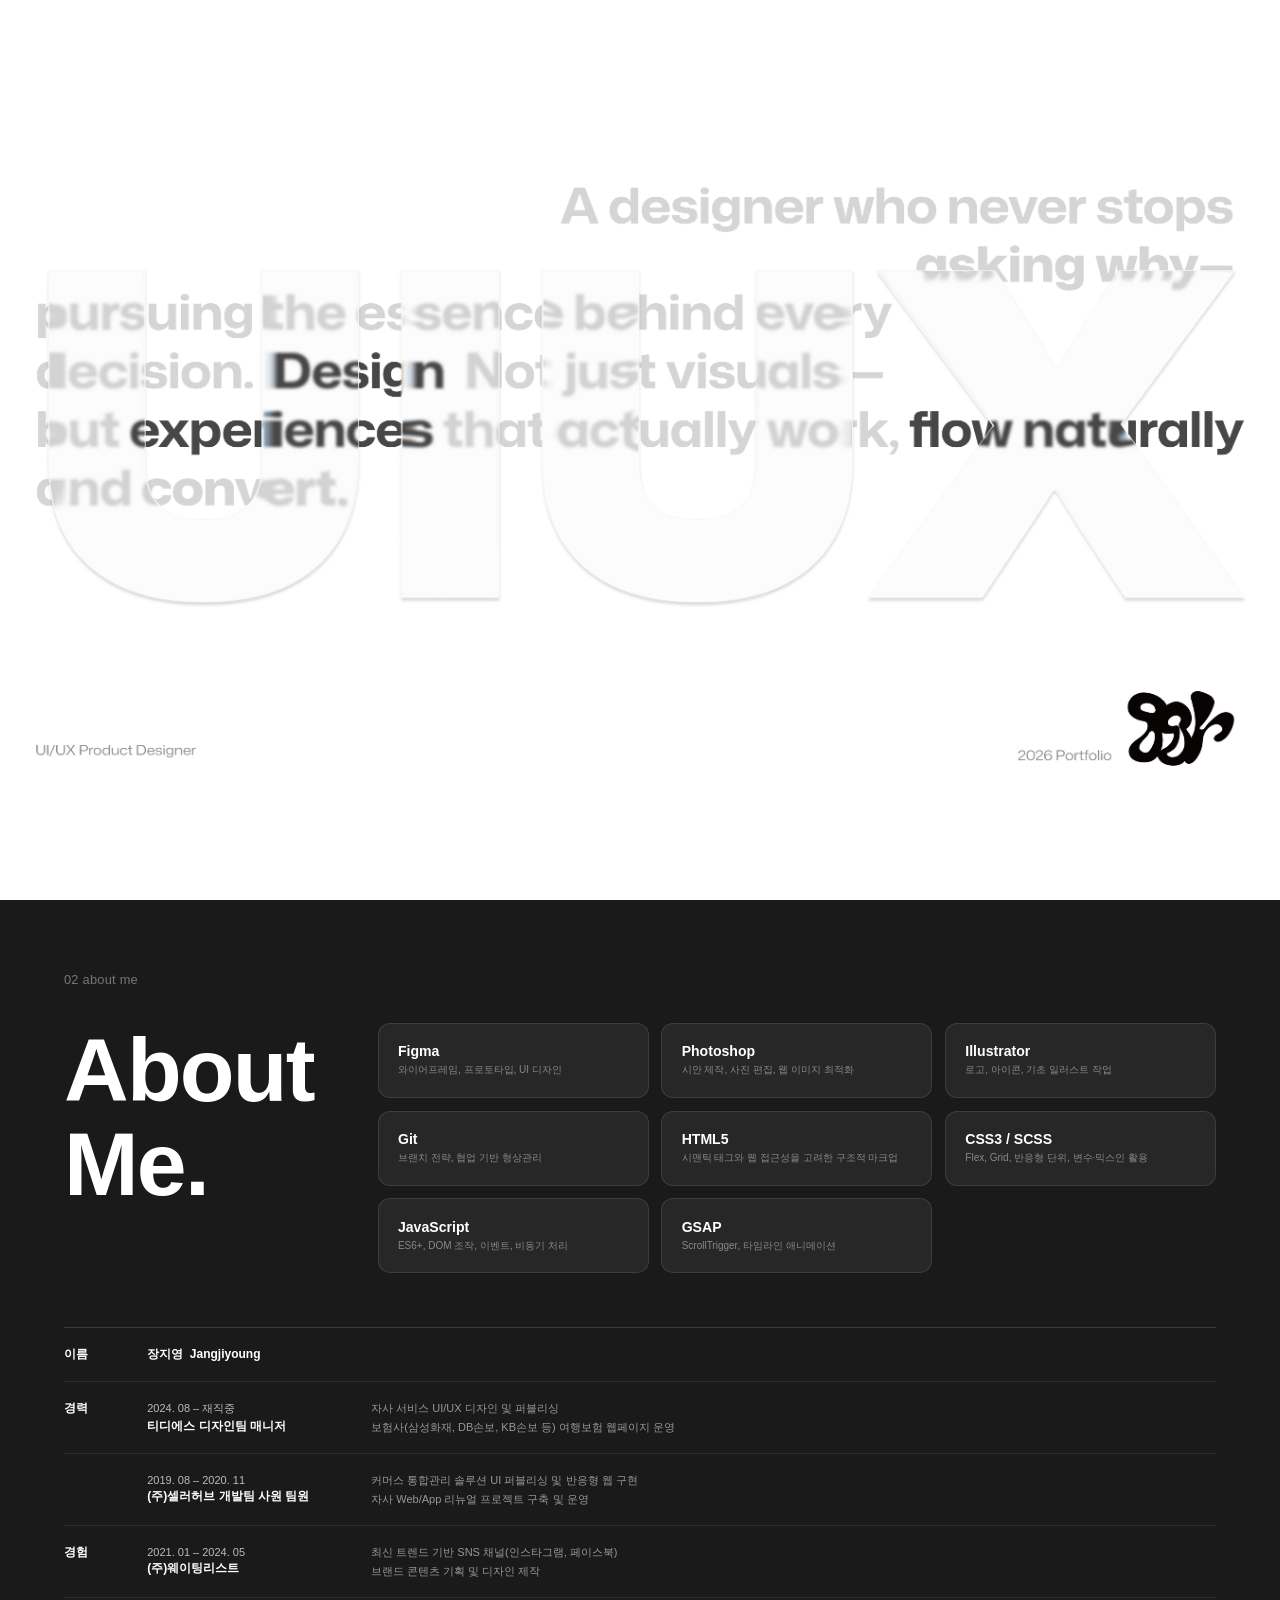
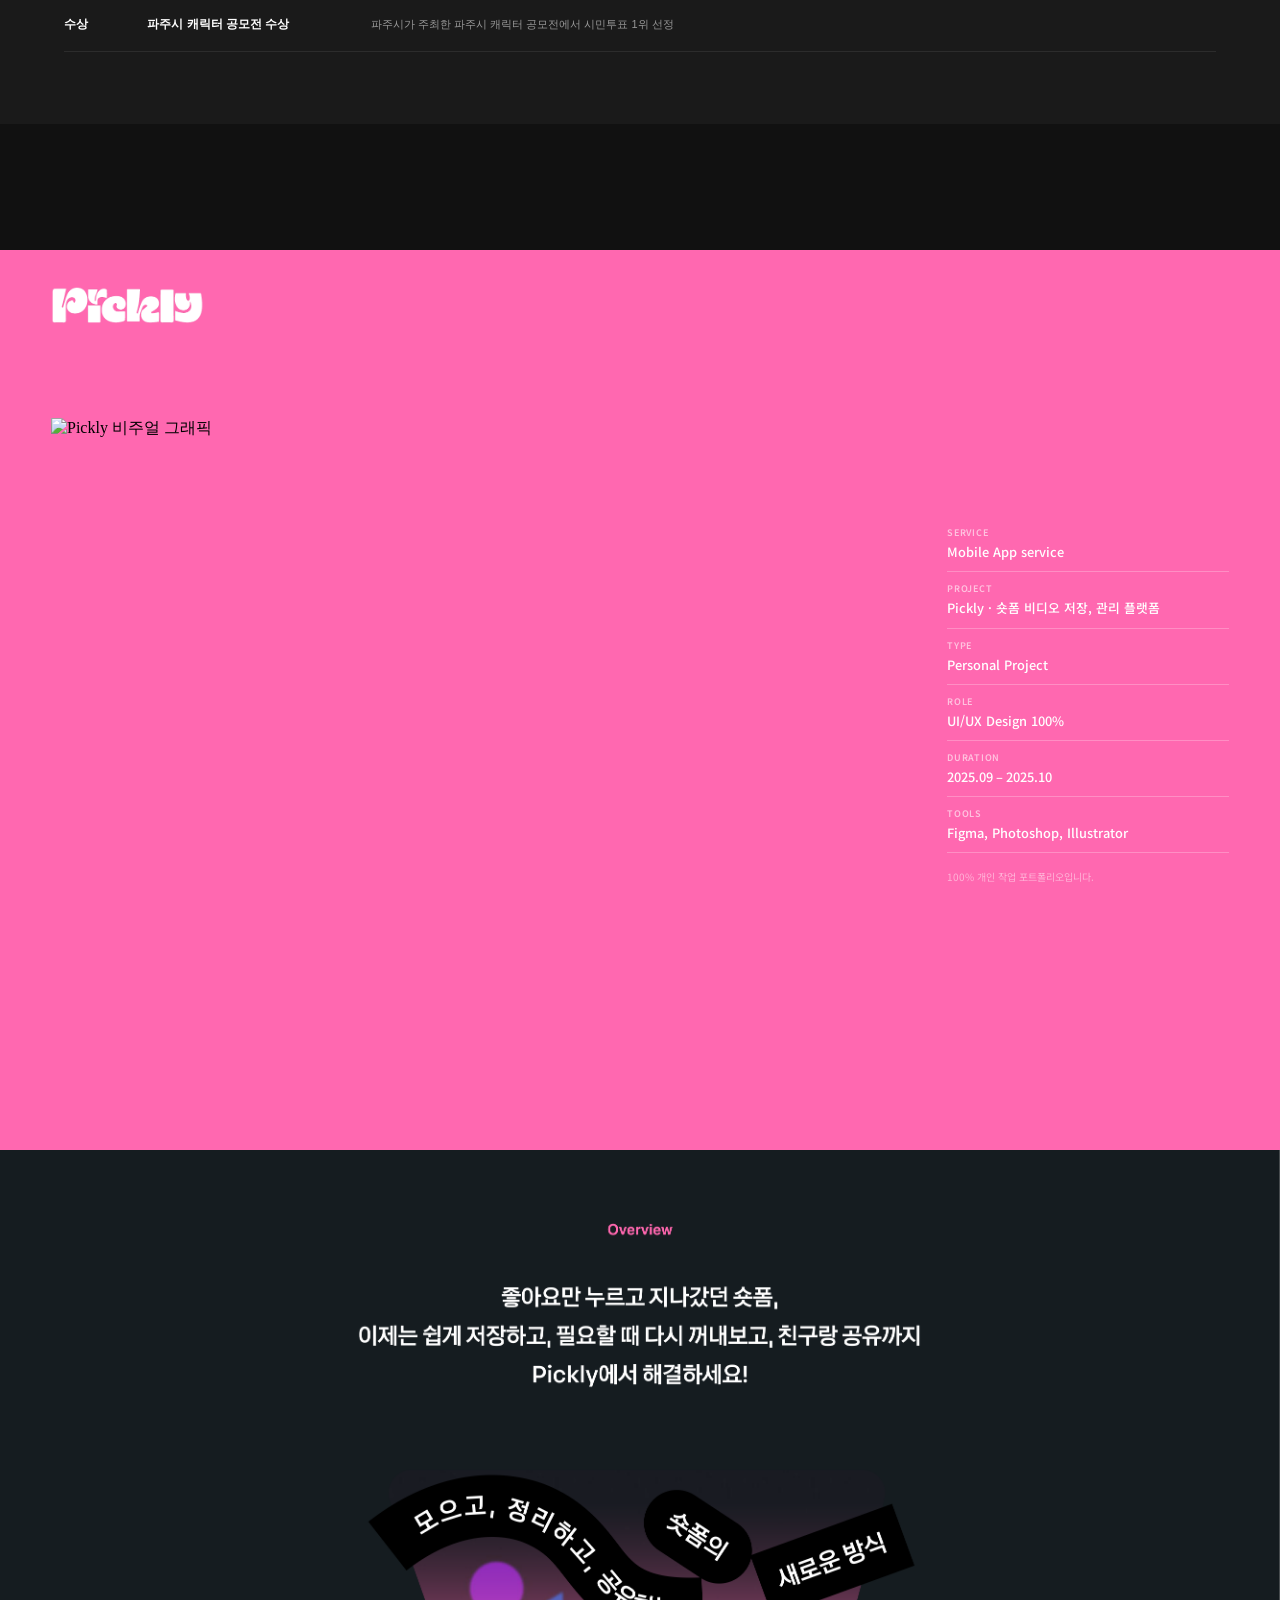
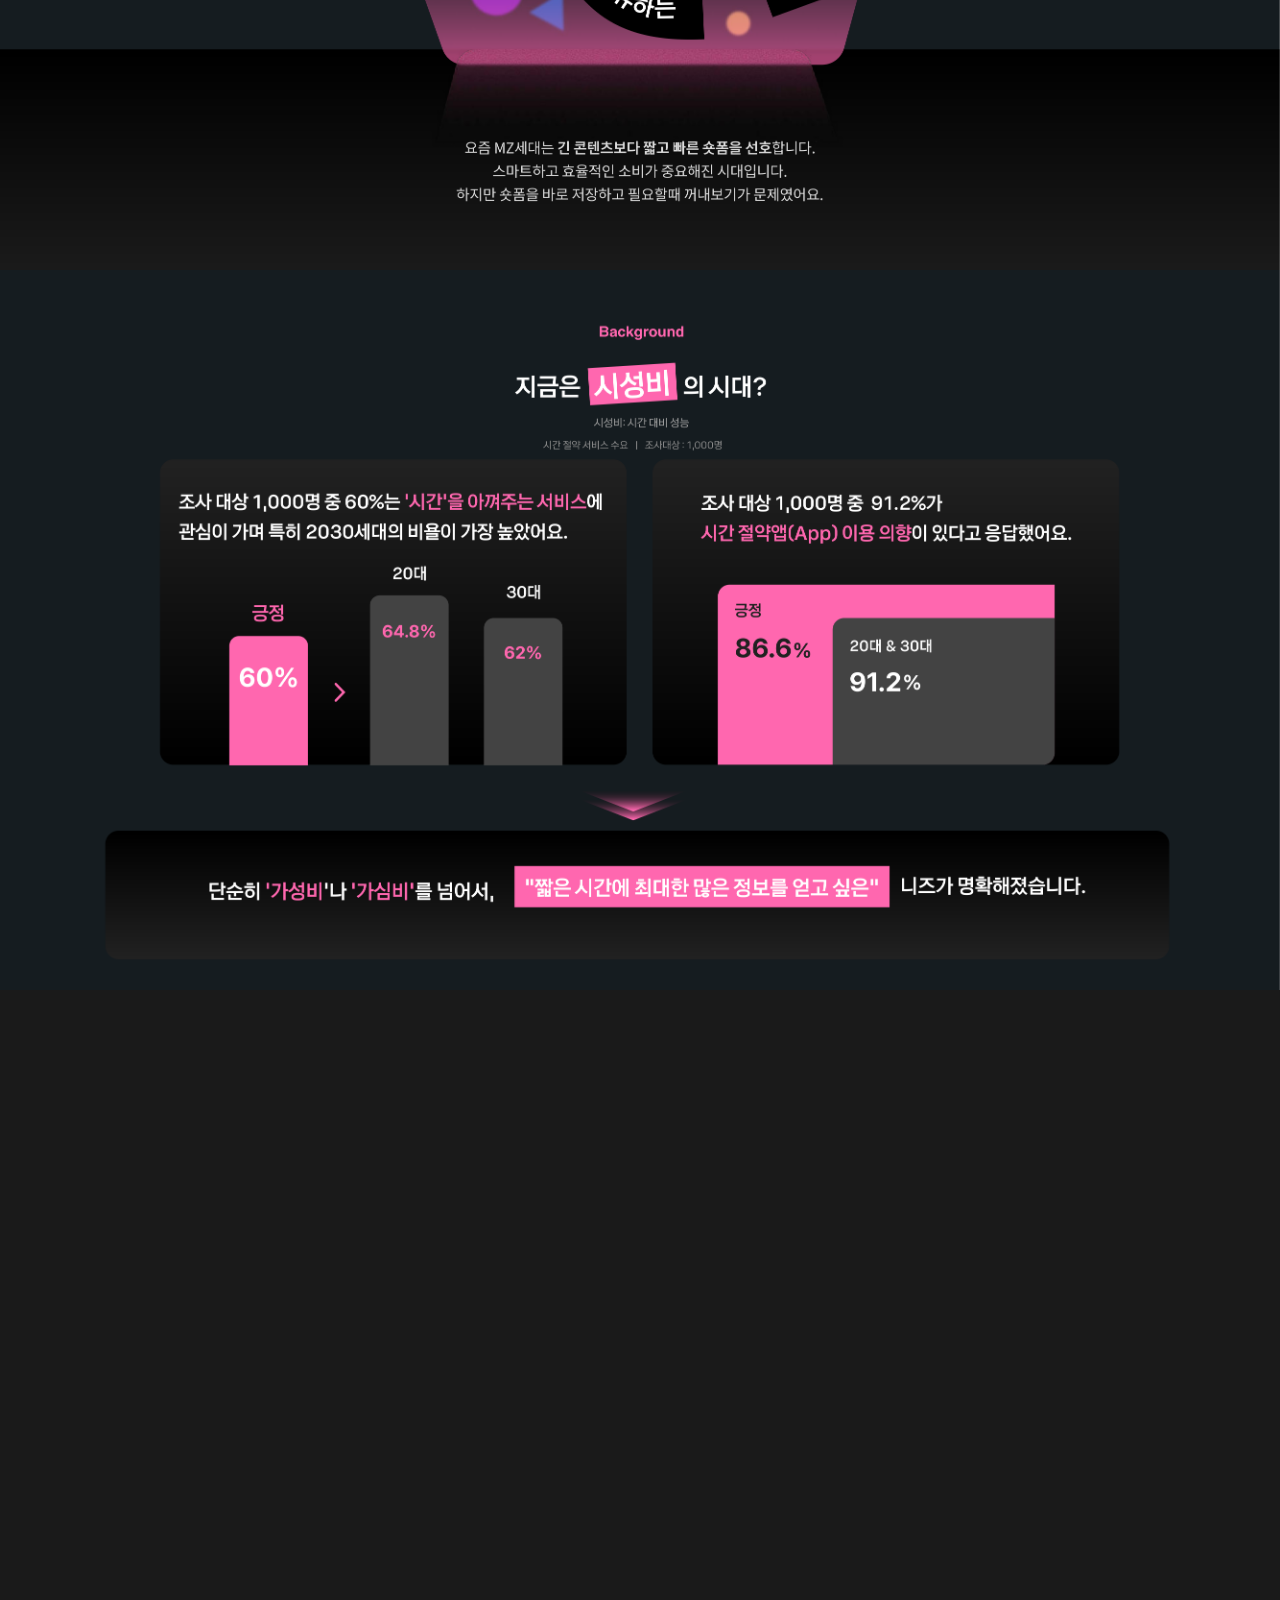
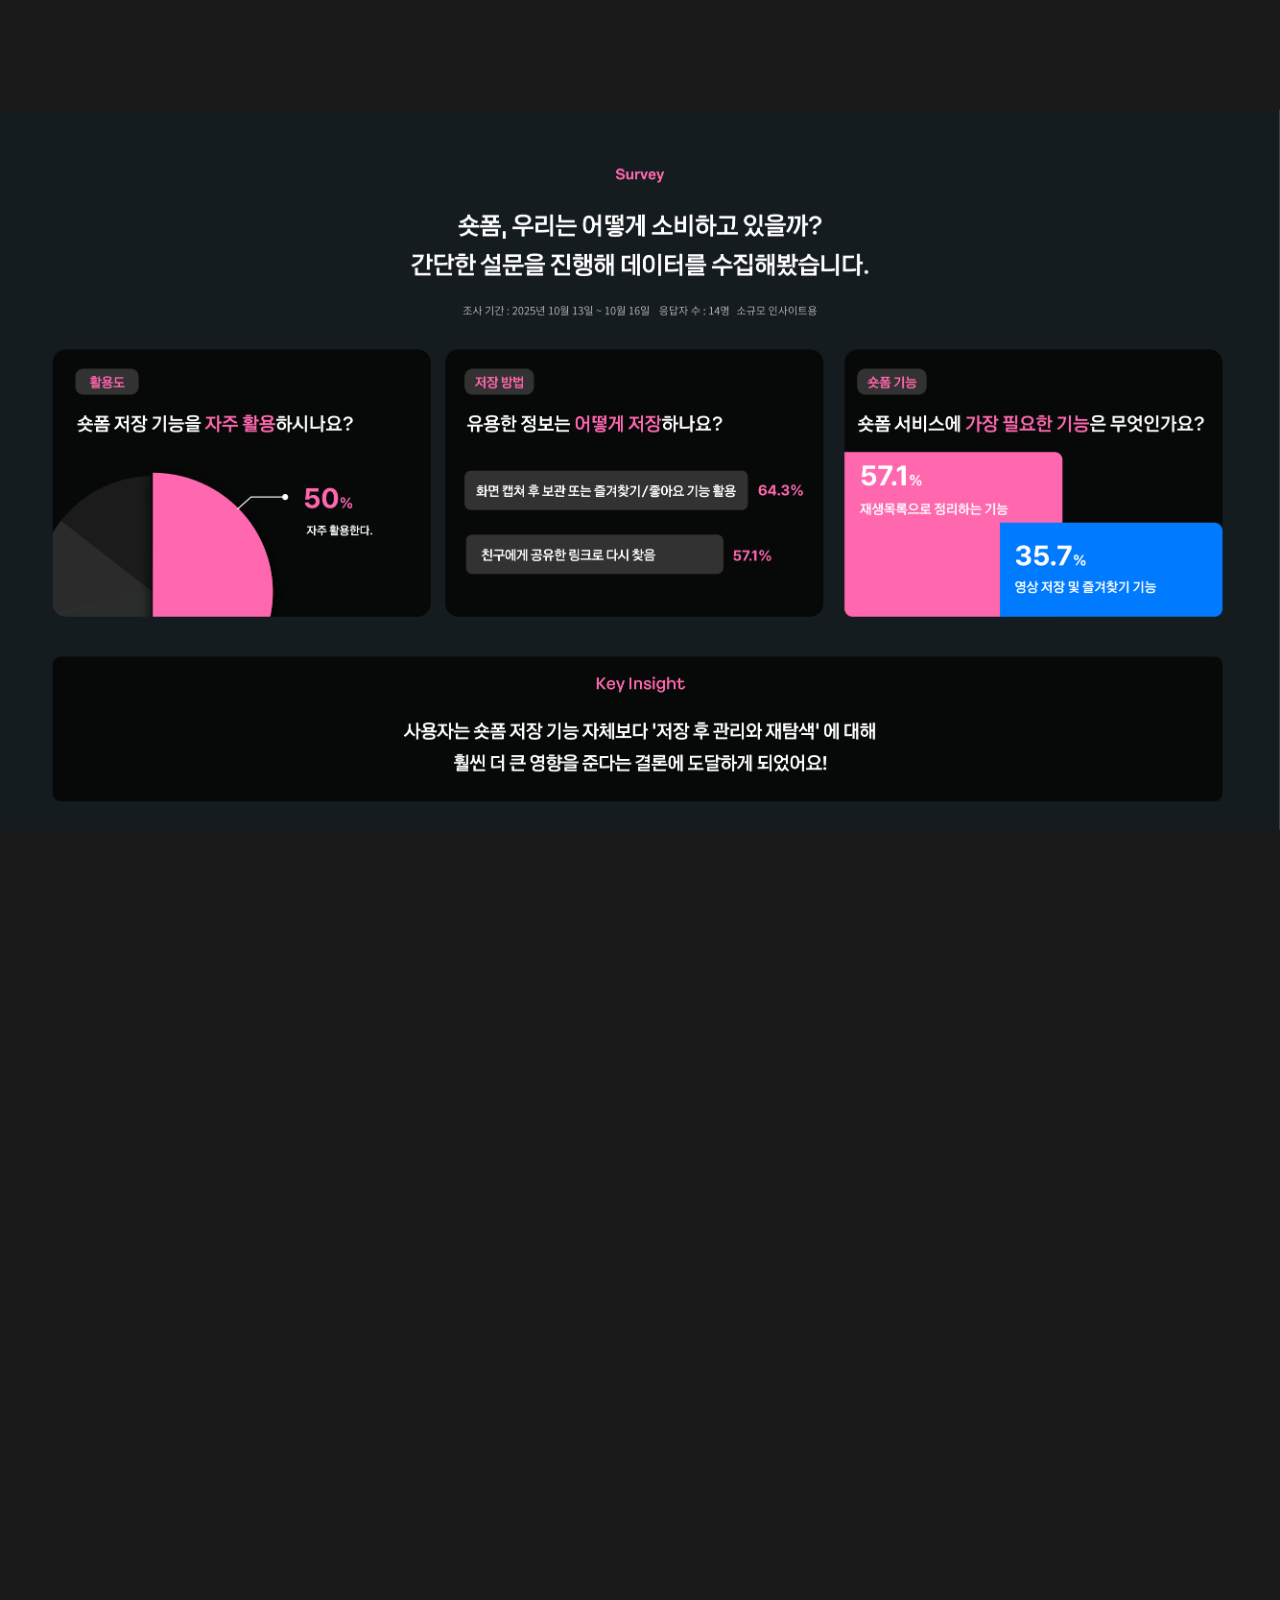
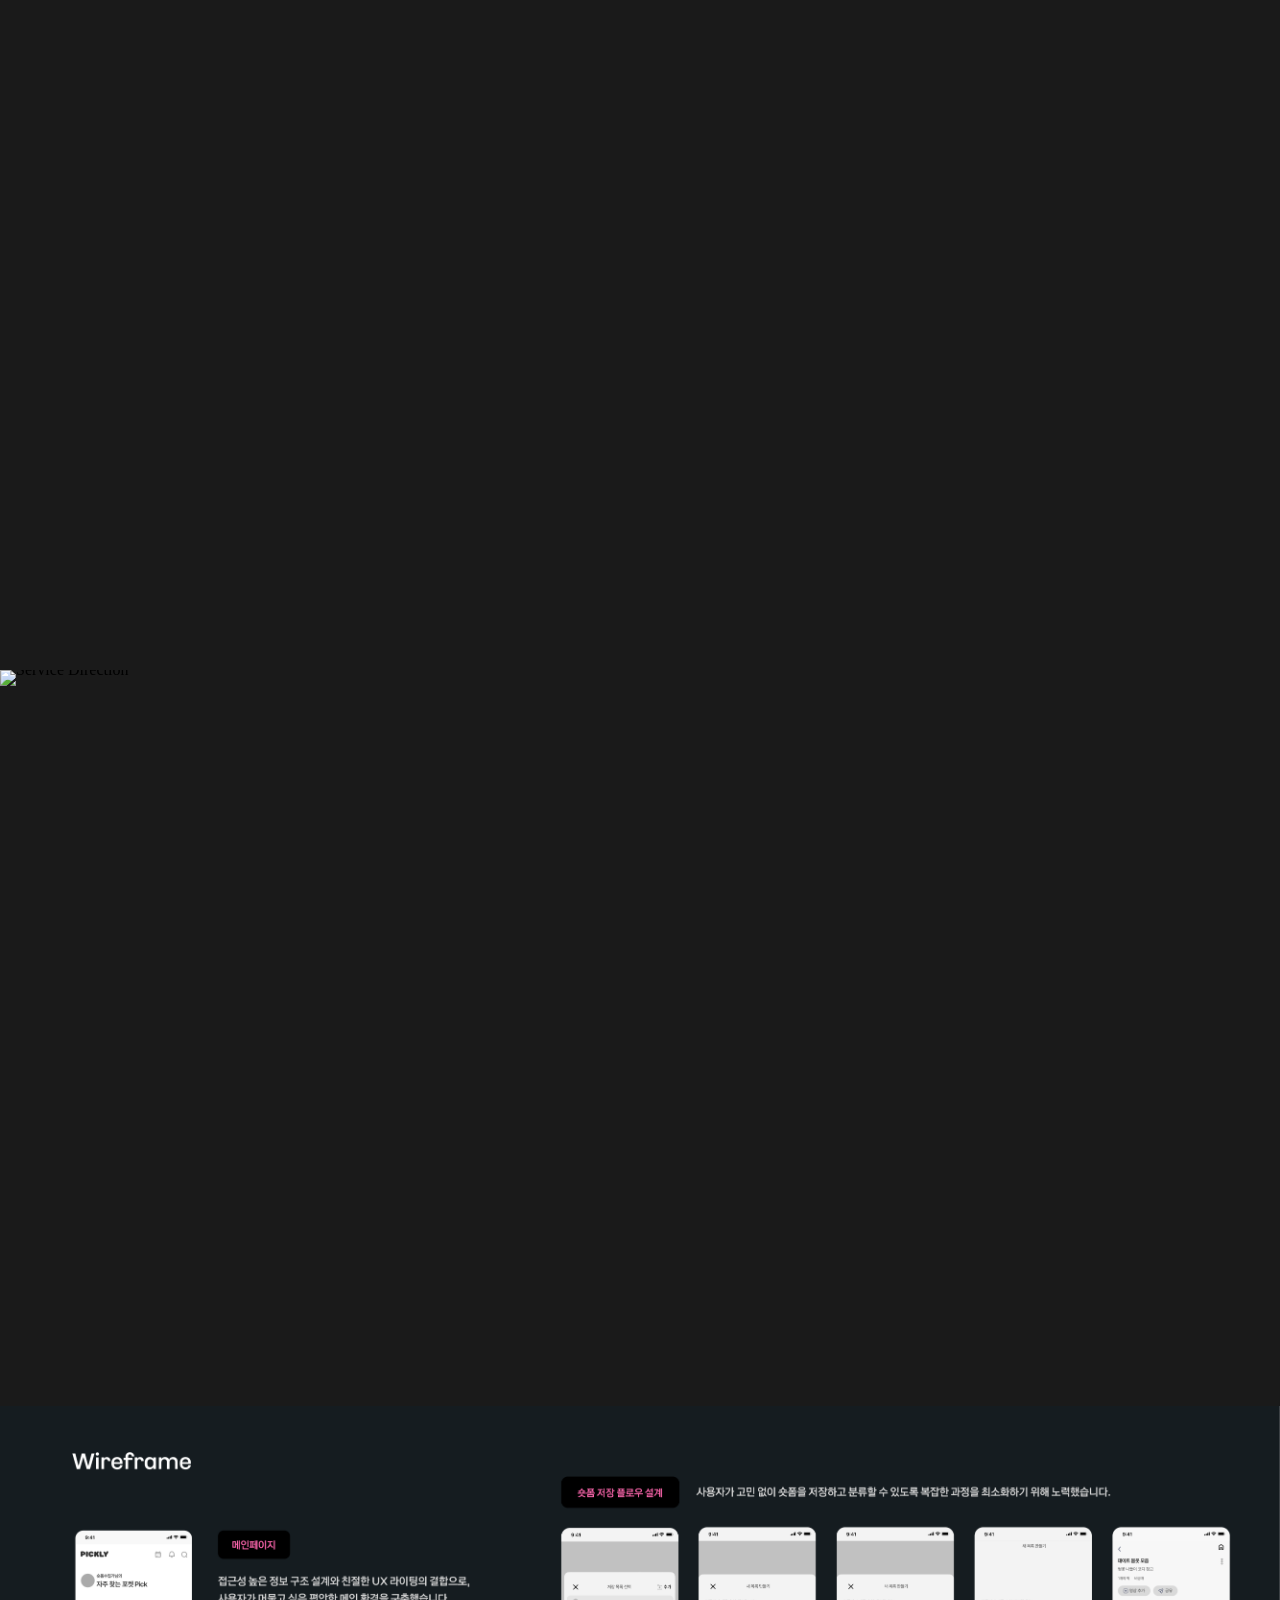
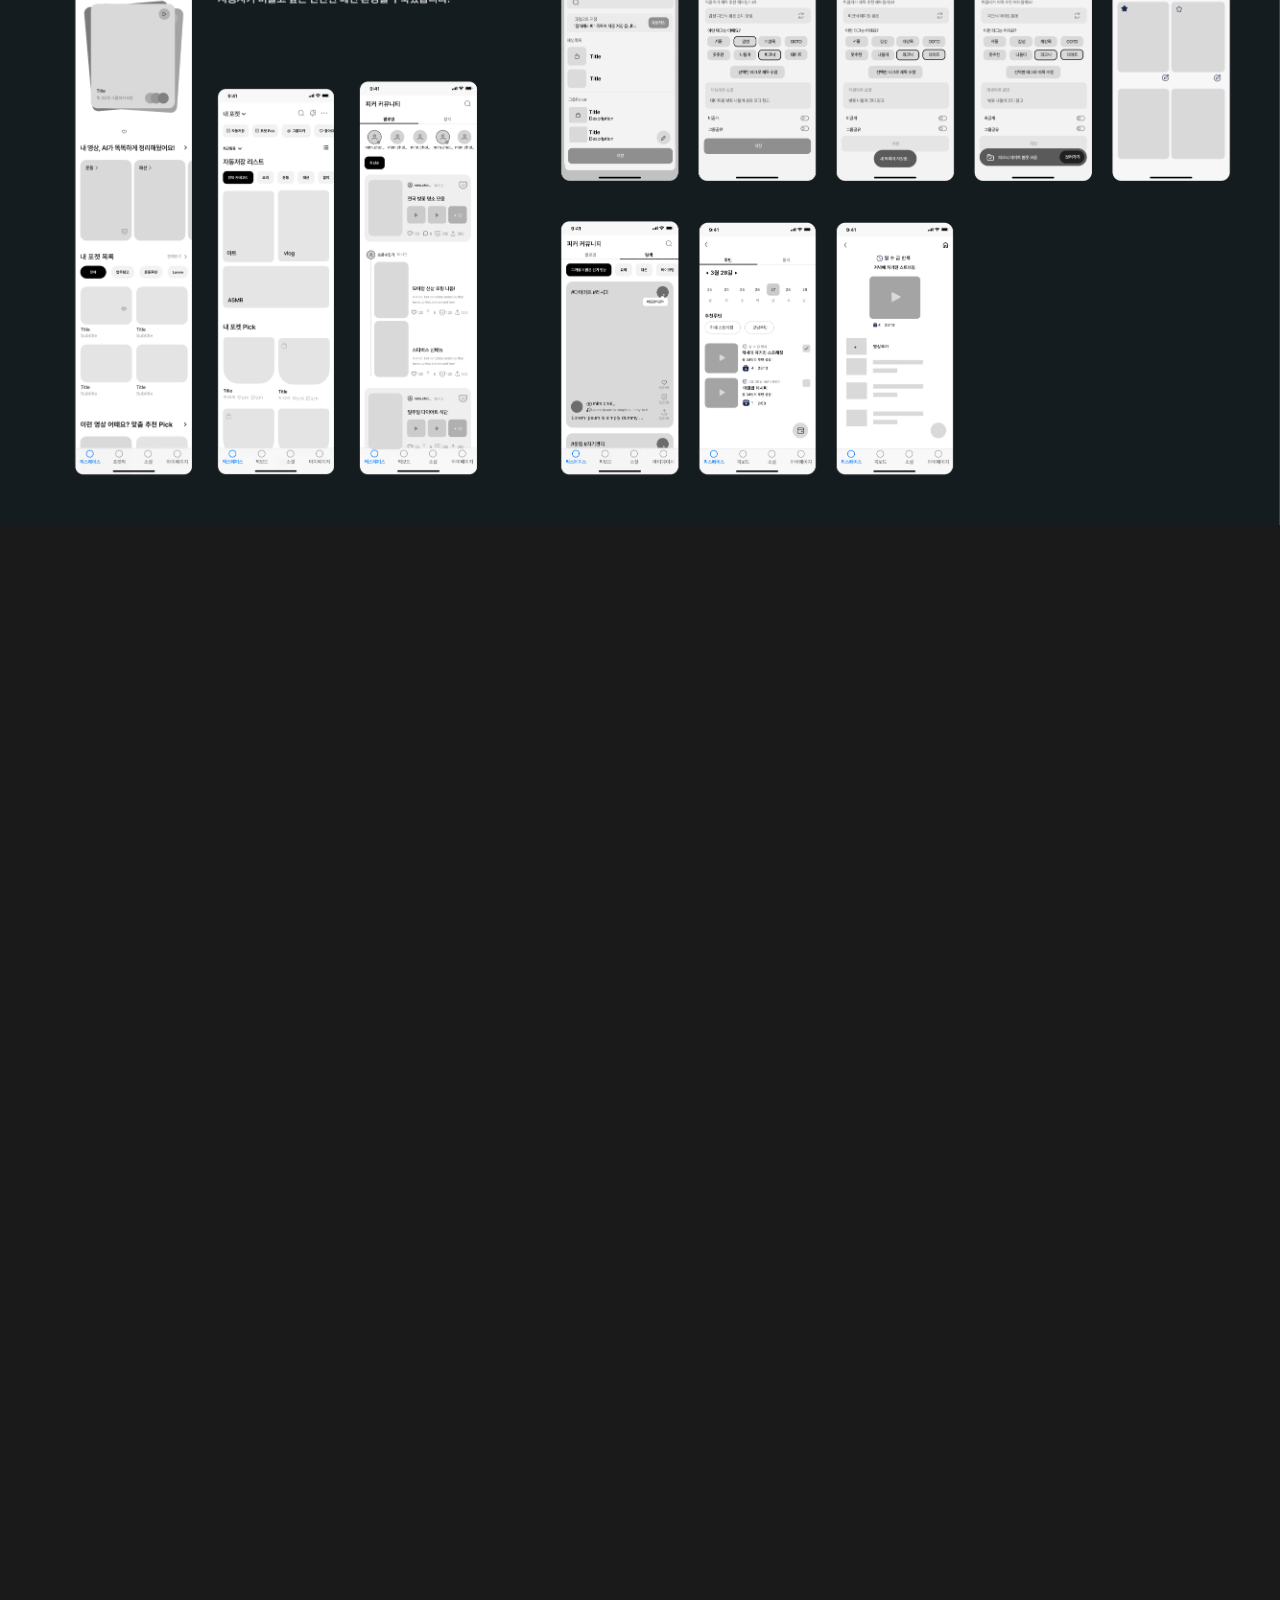
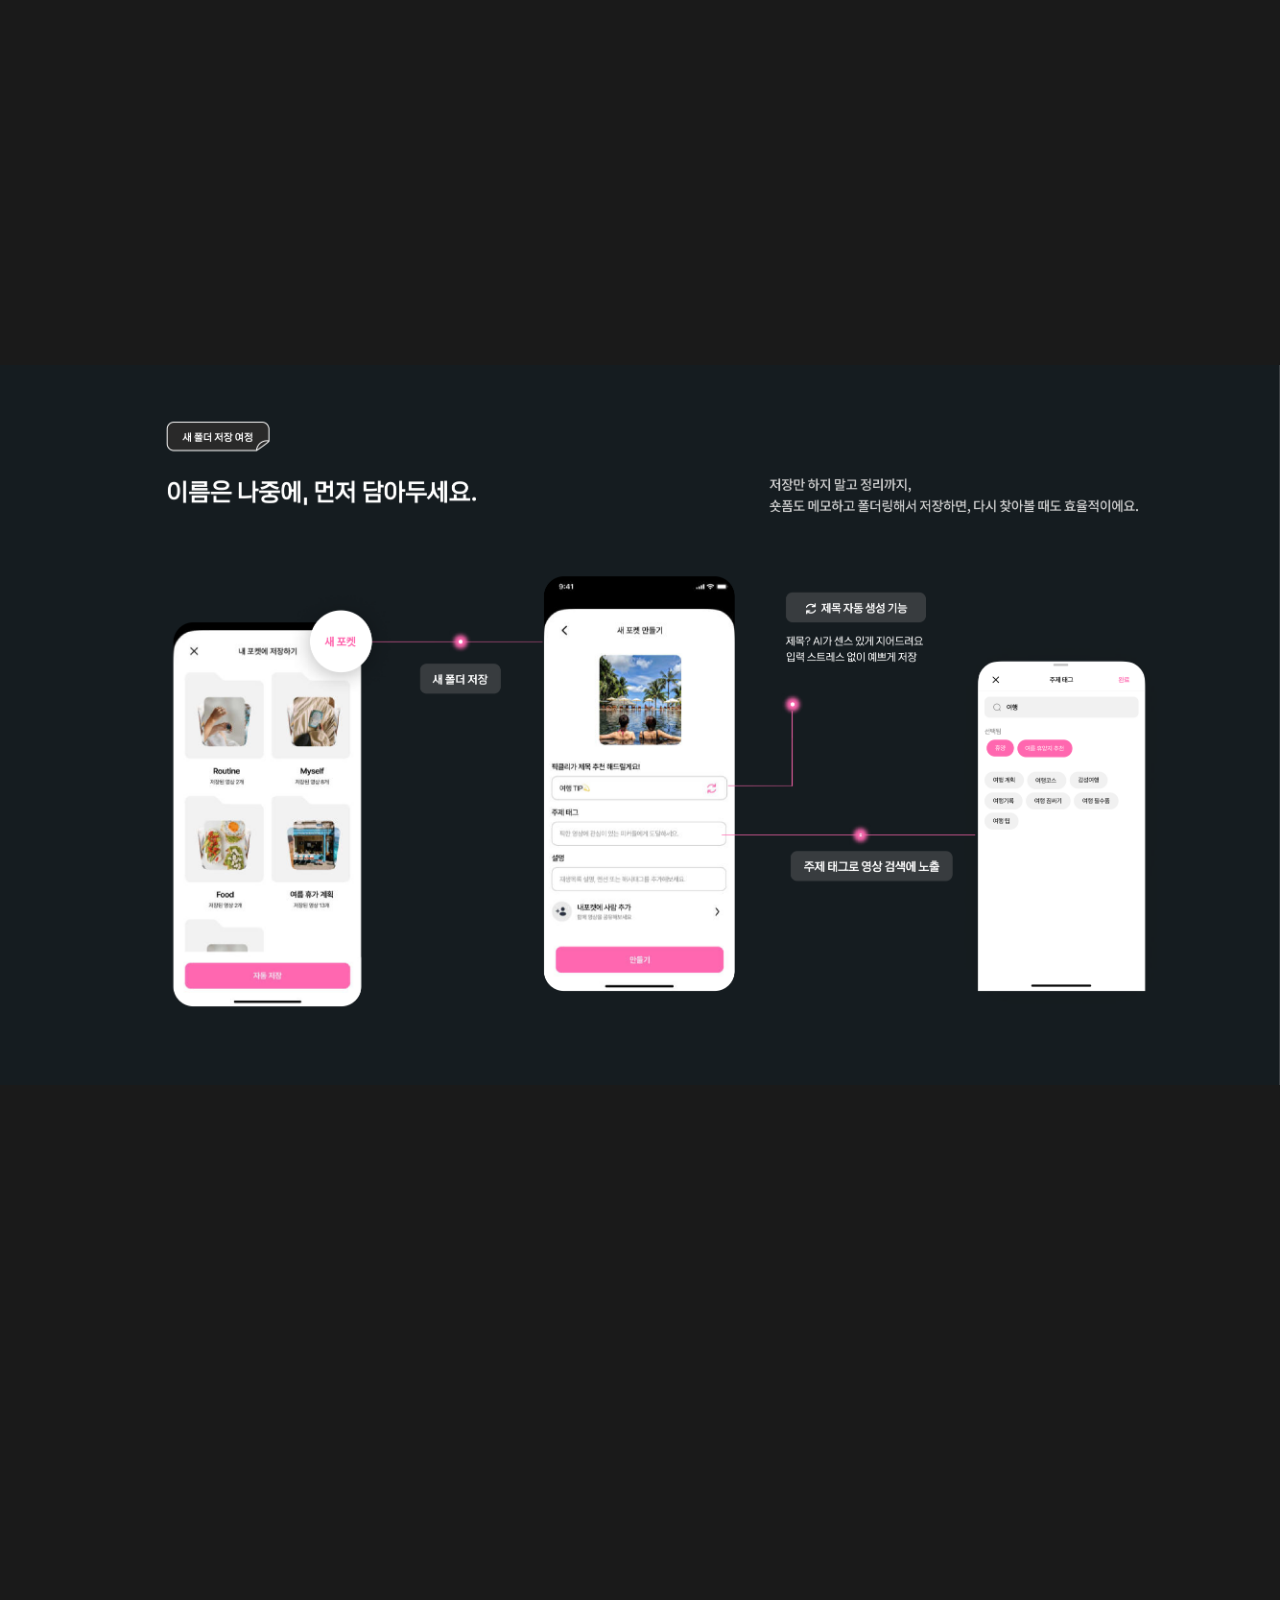
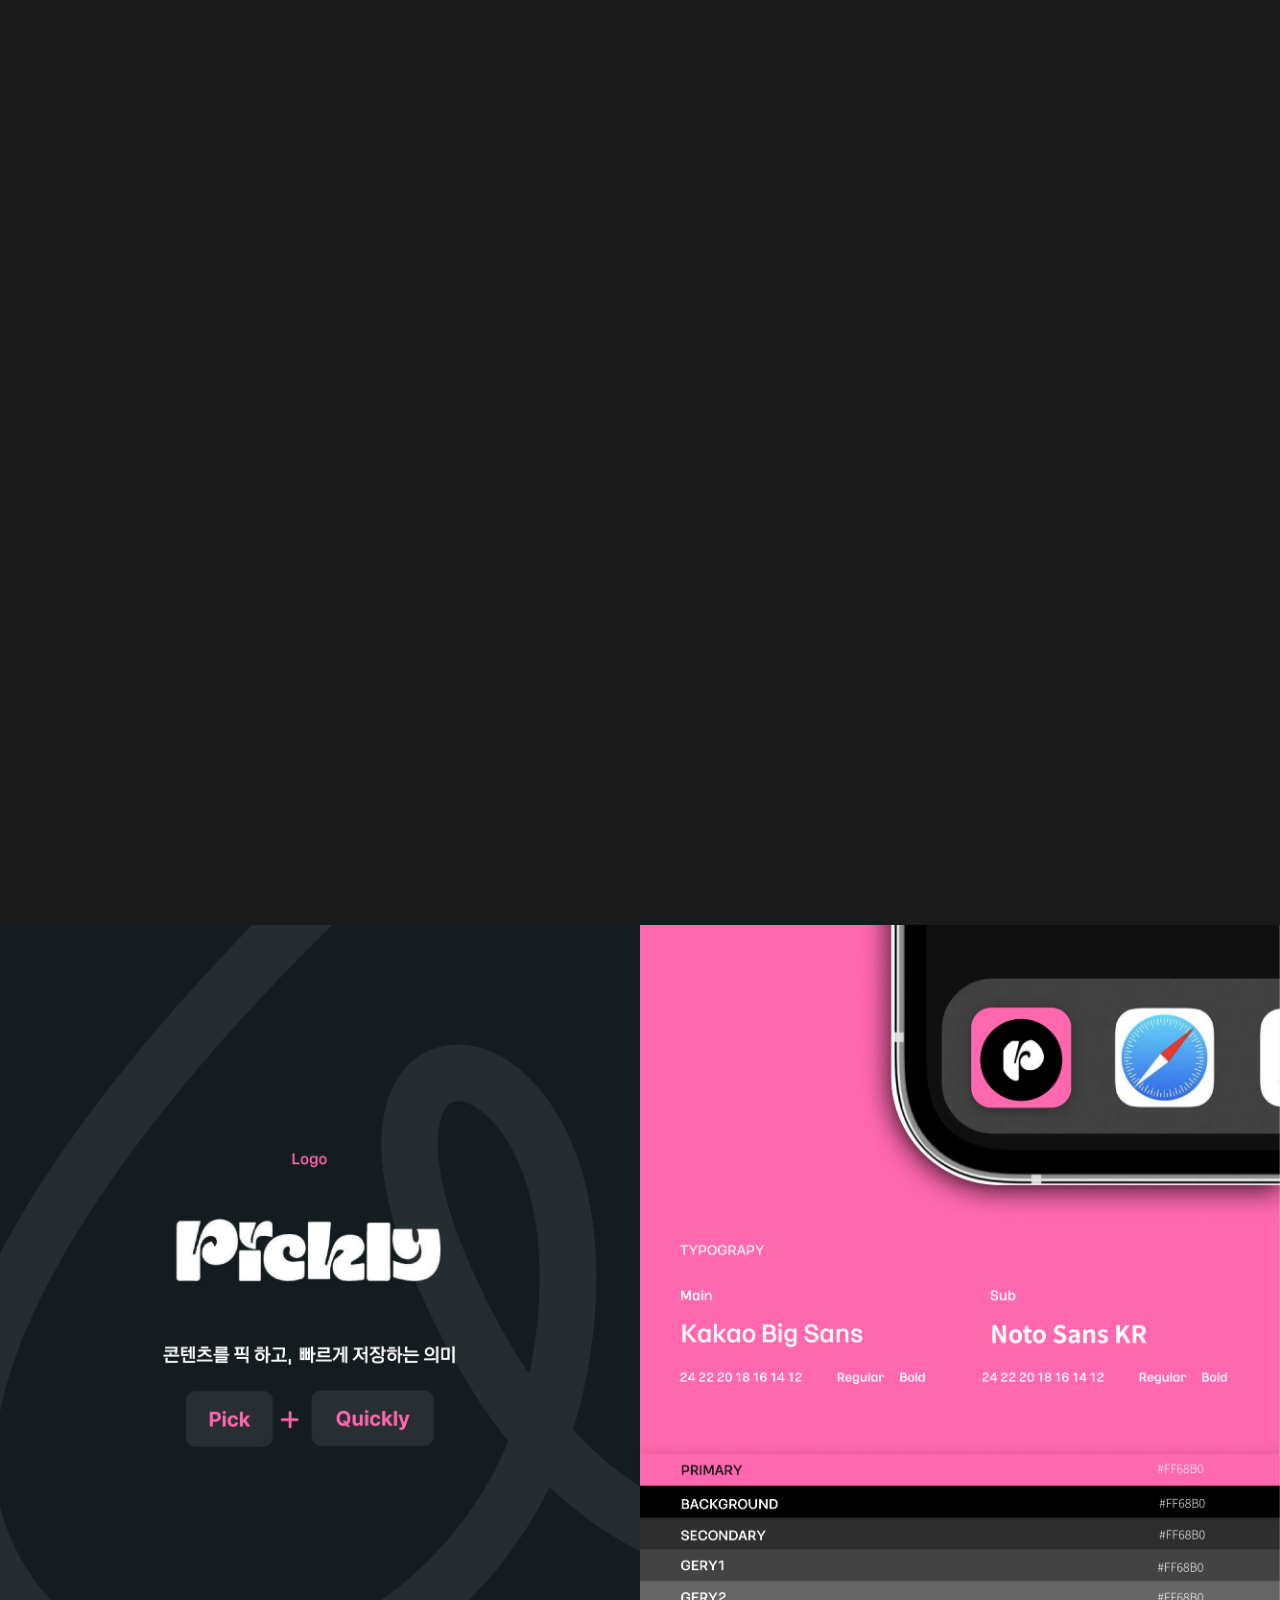
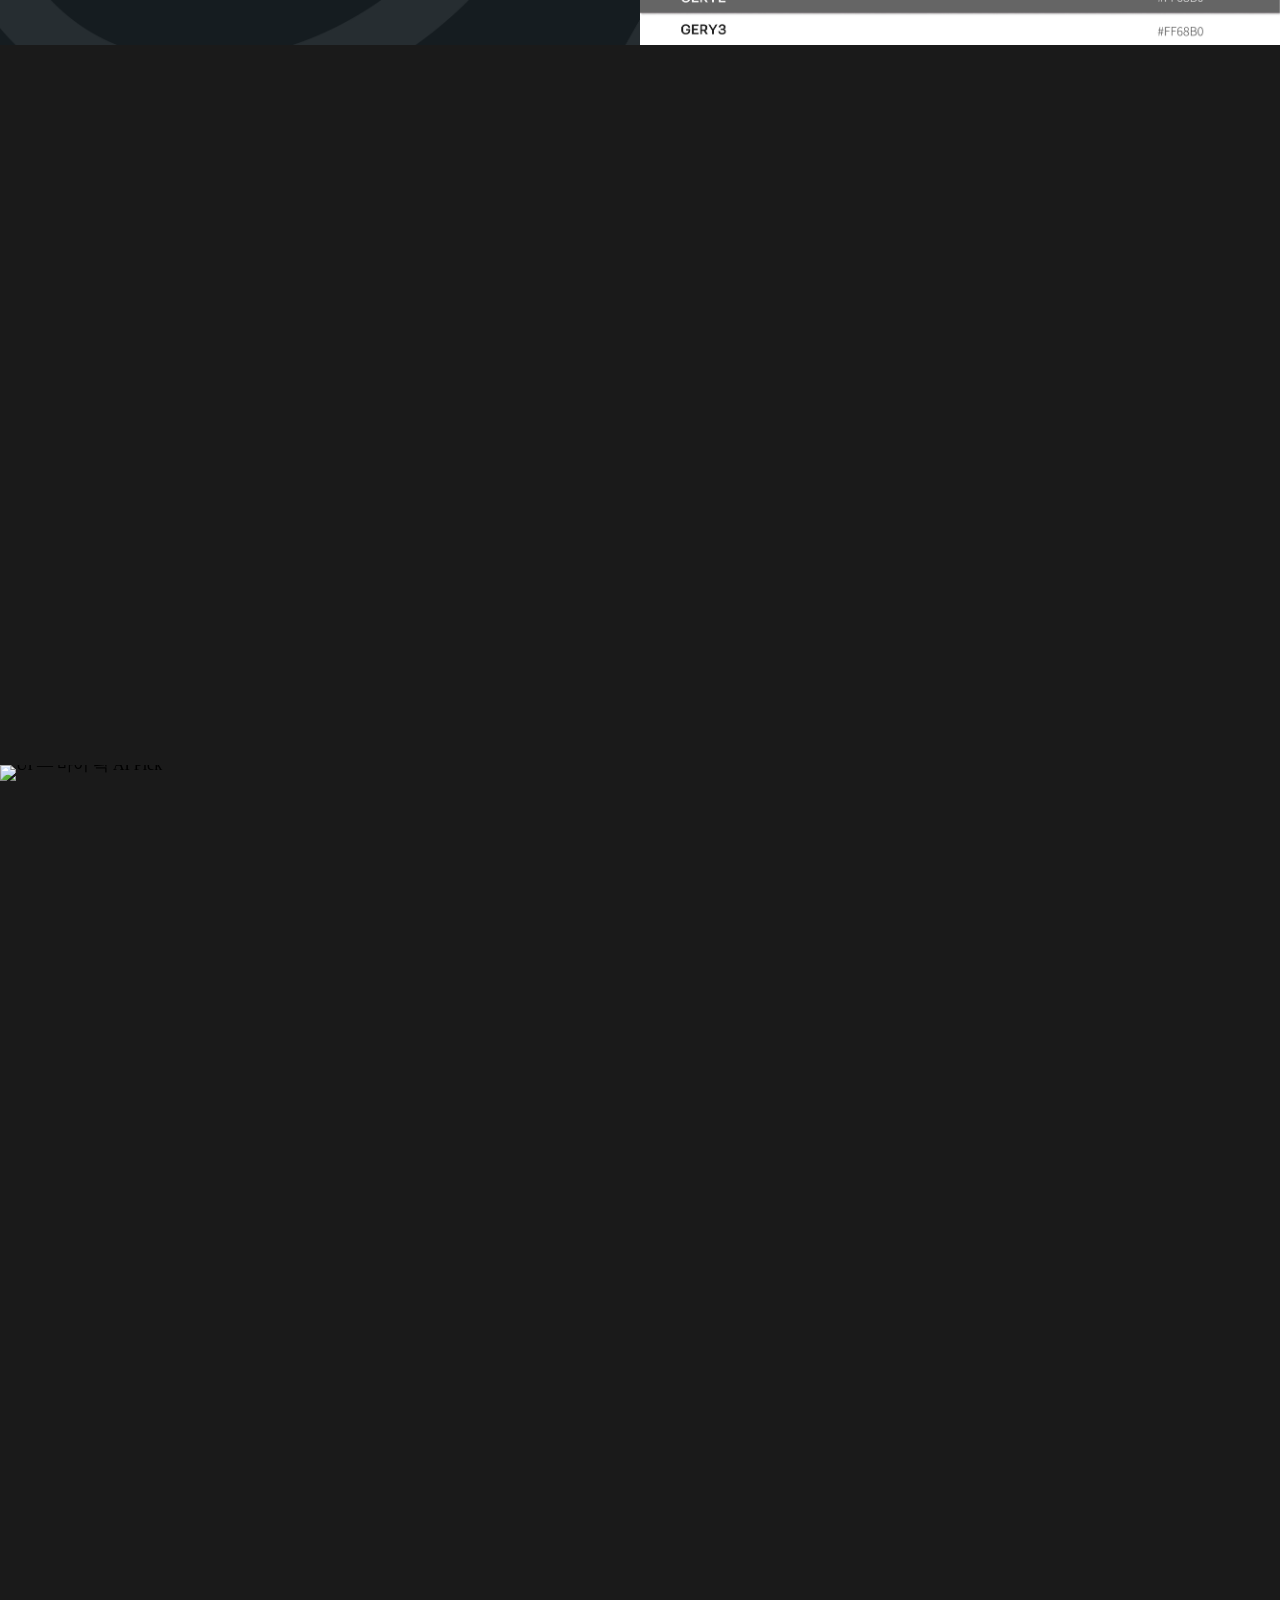
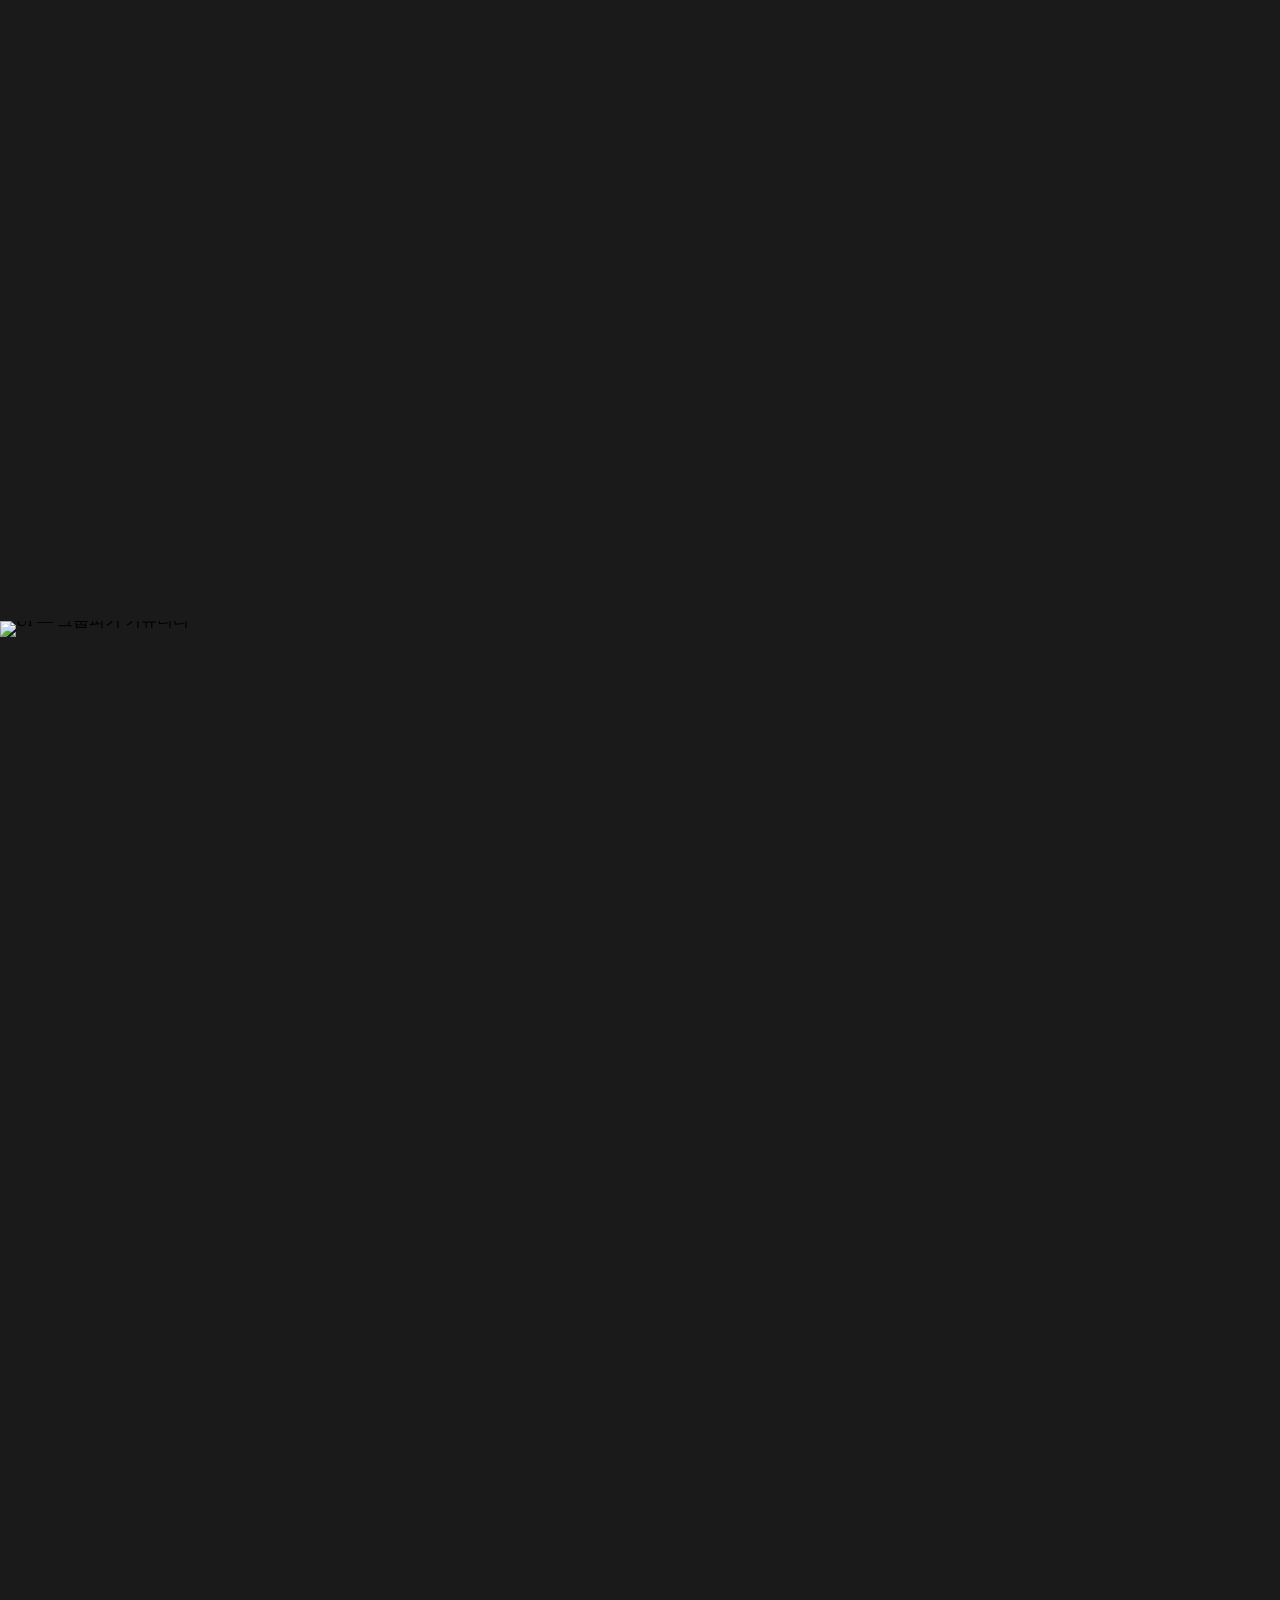
==== commit df616d3c: "update(uiux): Pickly 프로젝트 PDF 업데이트 — 커버 유지, 내용 23장 교체 + 1장 추가 Made-with: Cursor" ====
--- a/uiux/index.html
+++ b/uiux/index.html
@@ -982,6 +982,7 @@
     <div class="pickly-slide"><img class="pickly-slide__img" src="assets/pickly-pages/page-21.png" alt="UI — 그룹피커 커뮤니티" loading="lazy" decoding="async" /></div>
     <div class="pickly-slide"><img class="pickly-slide__img" src="assets/pickly-pages/page-22.png" alt="UI — 그룹피커 투표" loading="lazy" decoding="async" /></div>
     <div class="pickly-slide"><img class="pickly-slide__img" src="assets/pickly-pages/page-23.png" alt="Project Retrospective" loading="lazy" decoding="async" /></div>
+    <div class="pickly-slide"><img class="pickly-slide__img" src="assets/pickly-pages/page-24.png" alt="Pickly — 마무리" loading="lazy" decoding="async" /></div>
   </section>
 
   <!-- 한글 주석: 프로젝트 간 여백 -->
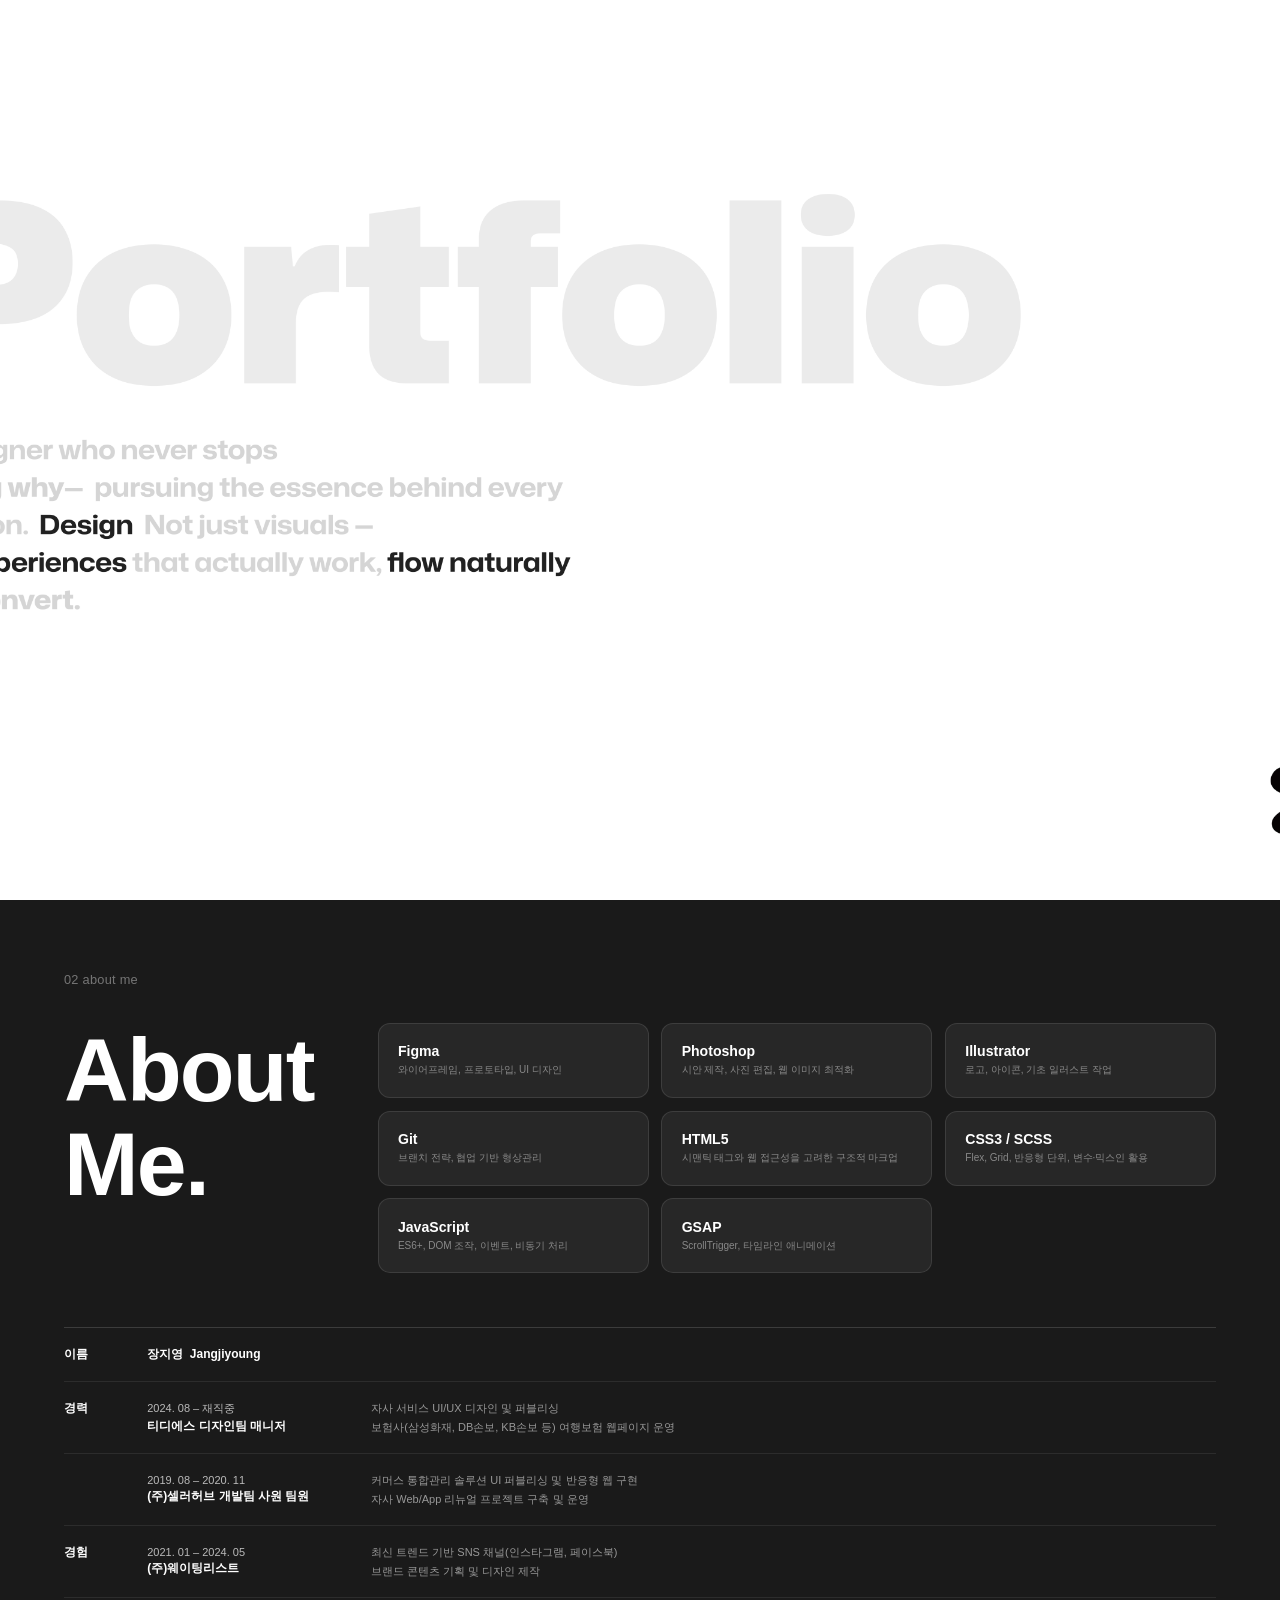
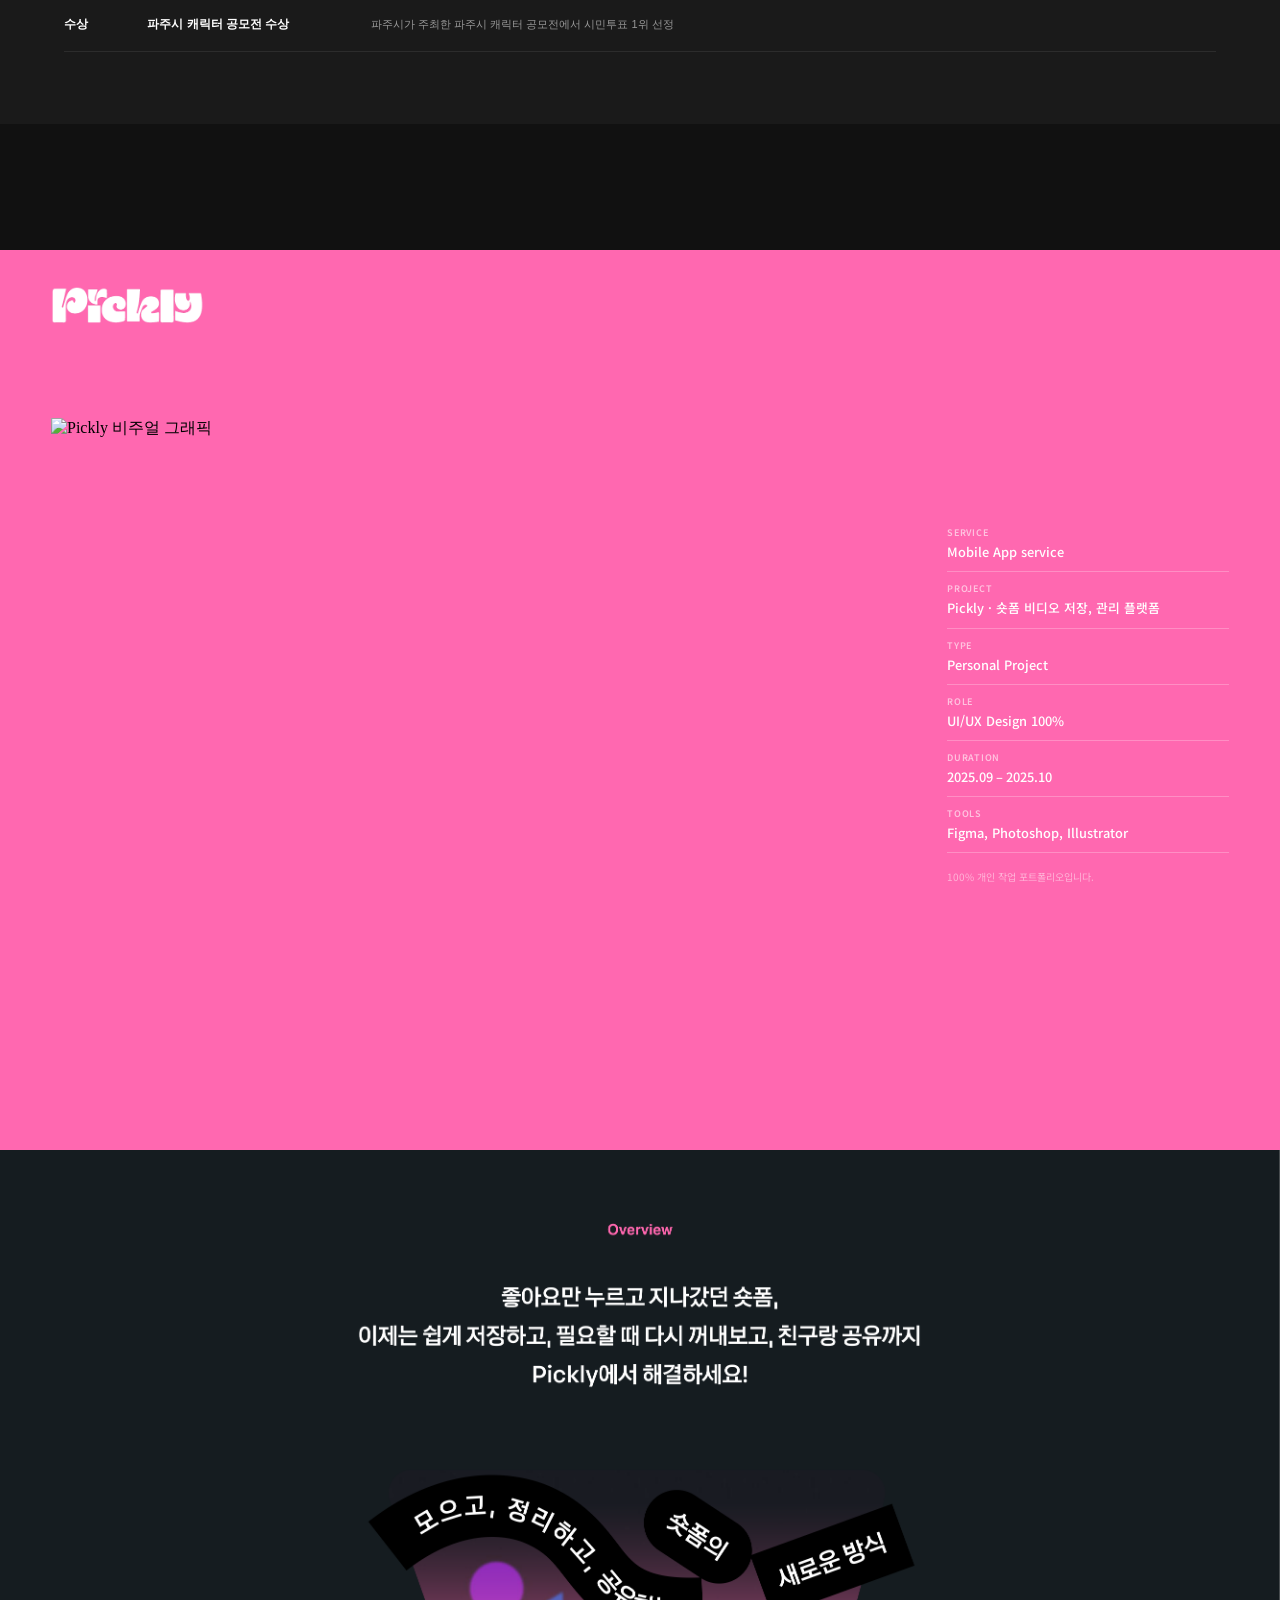
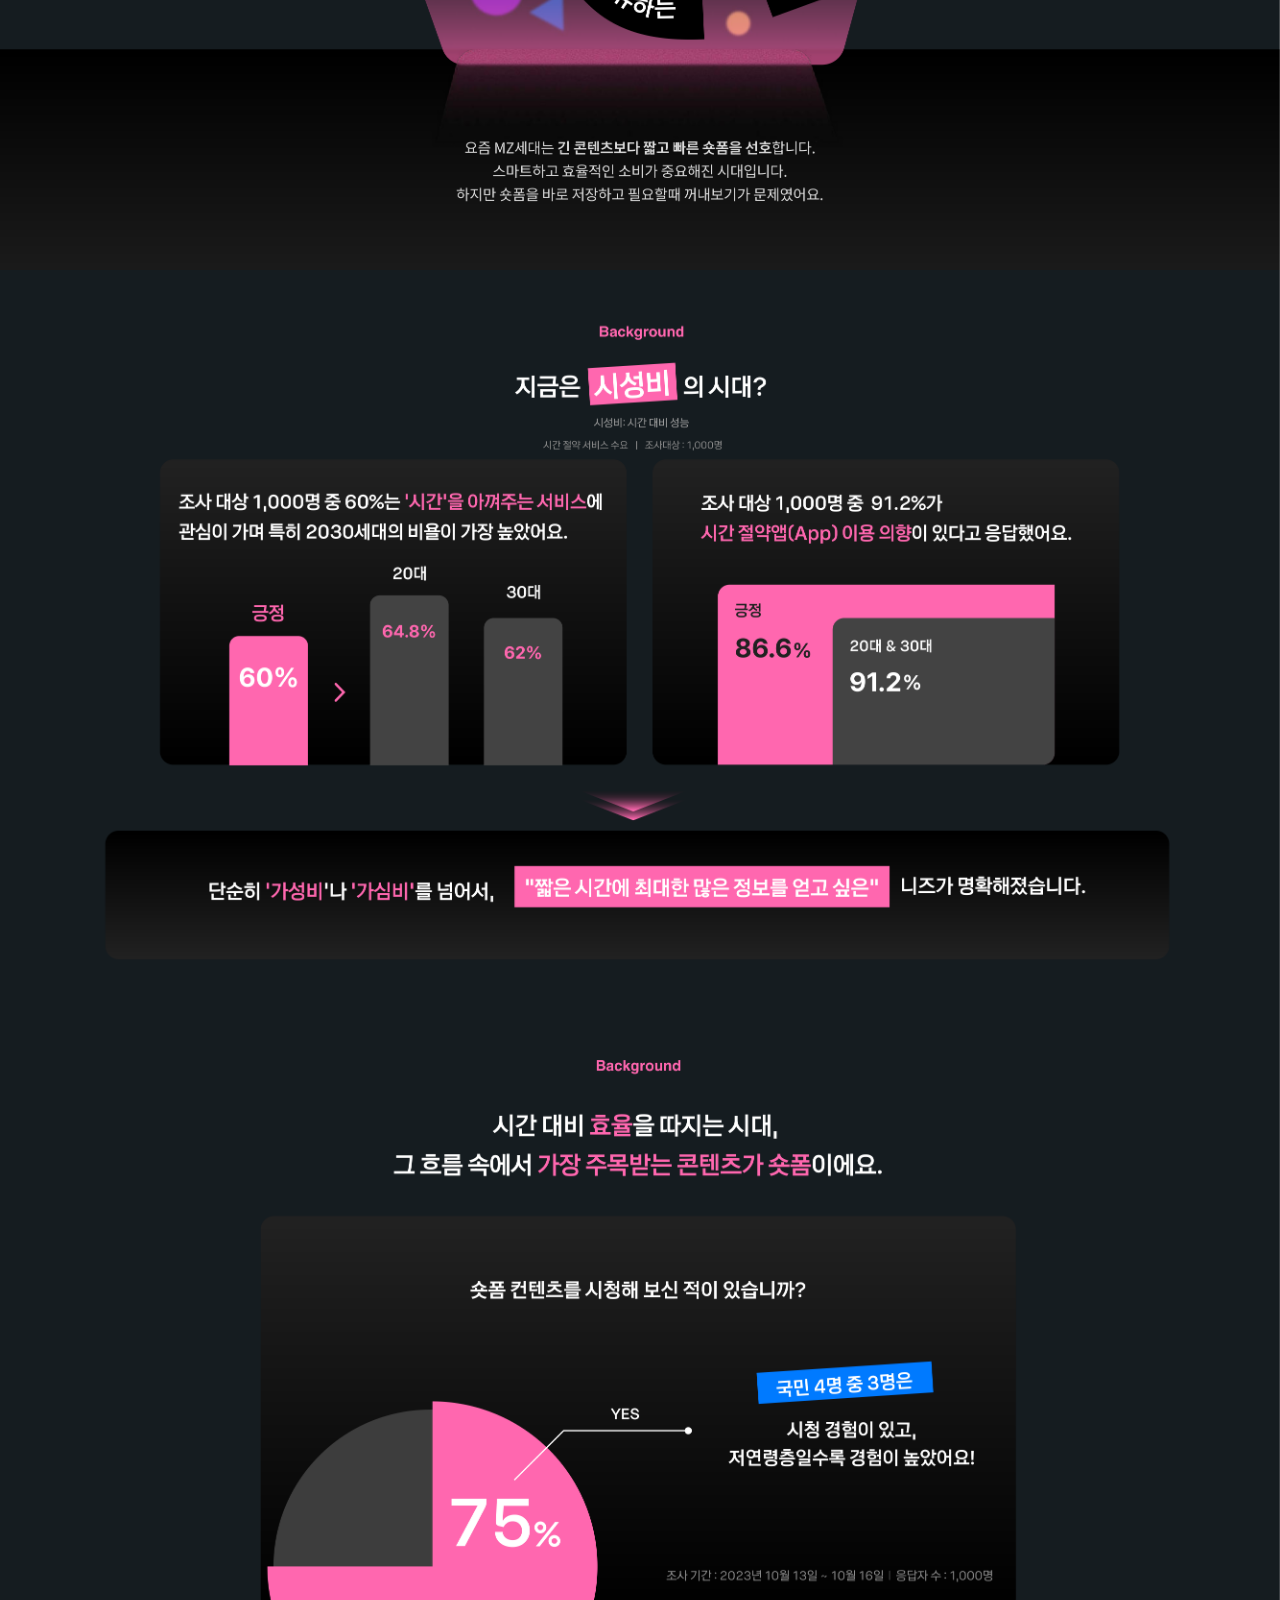
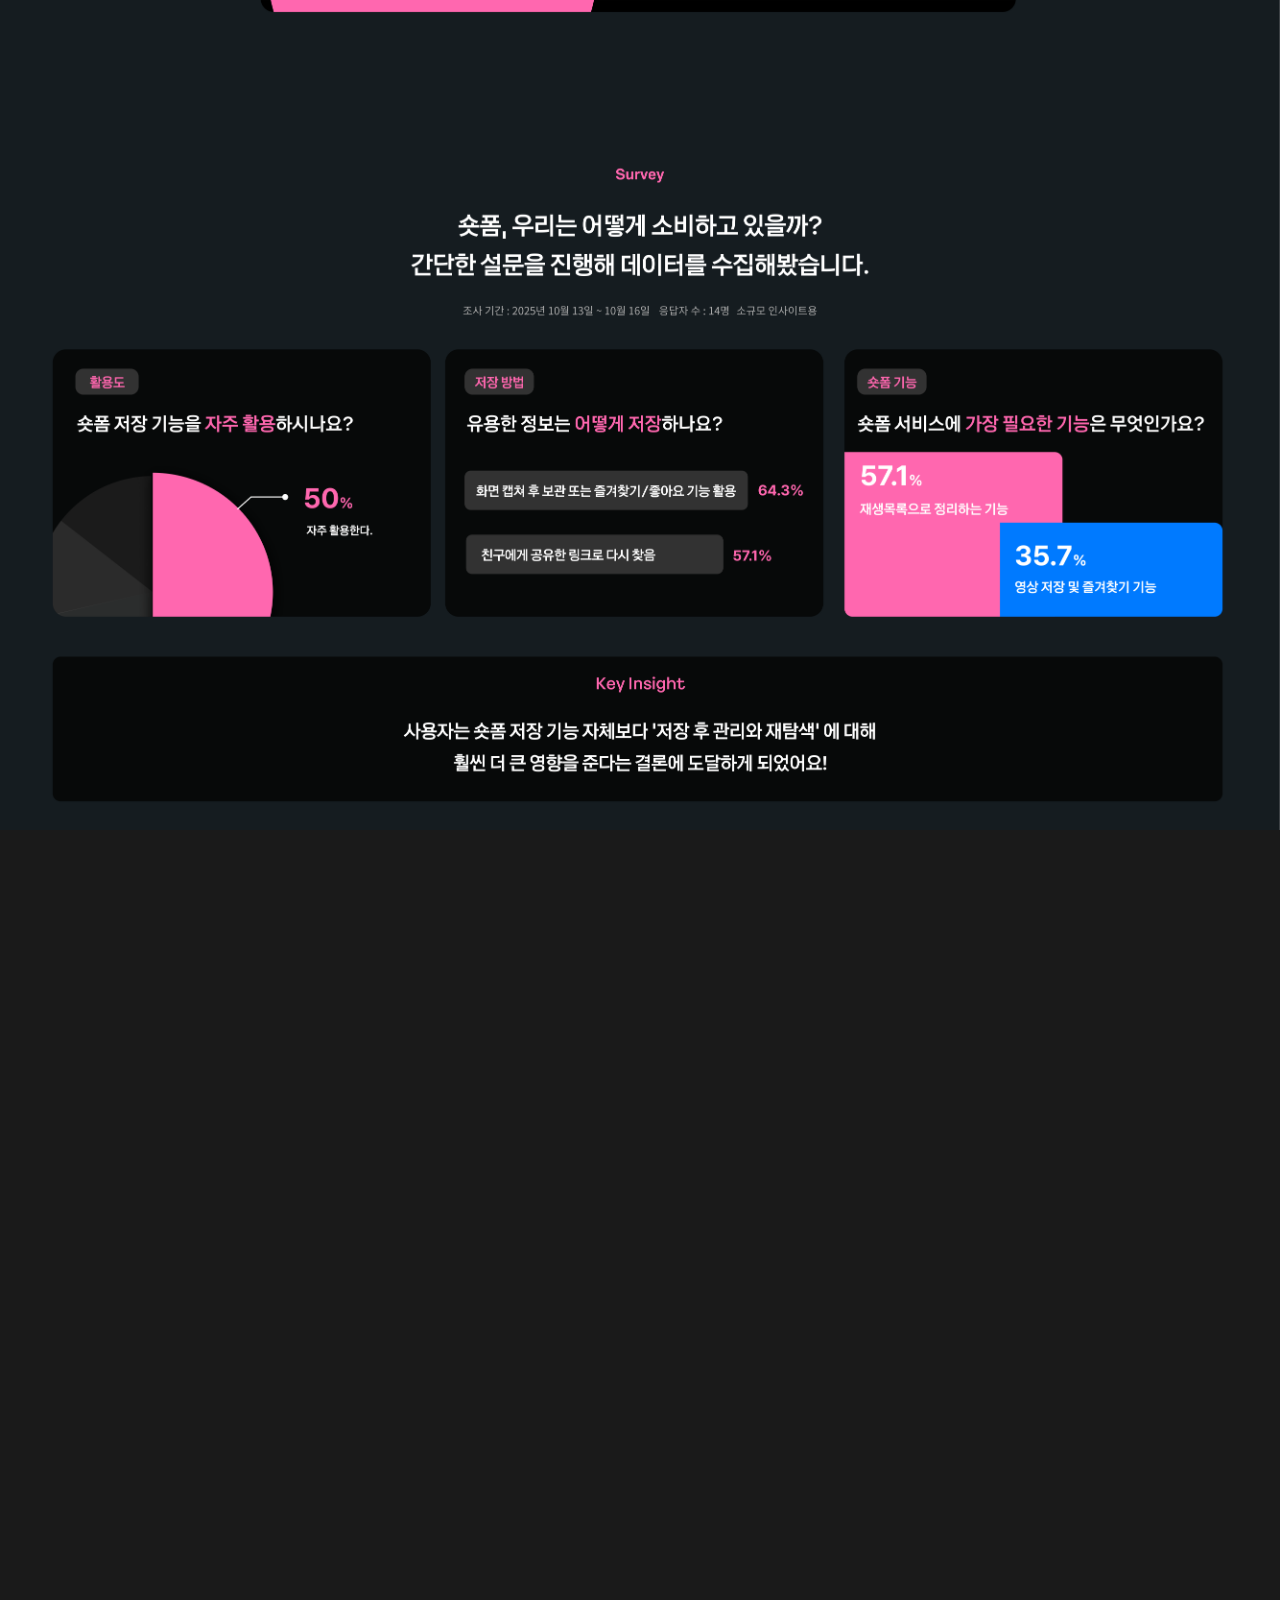
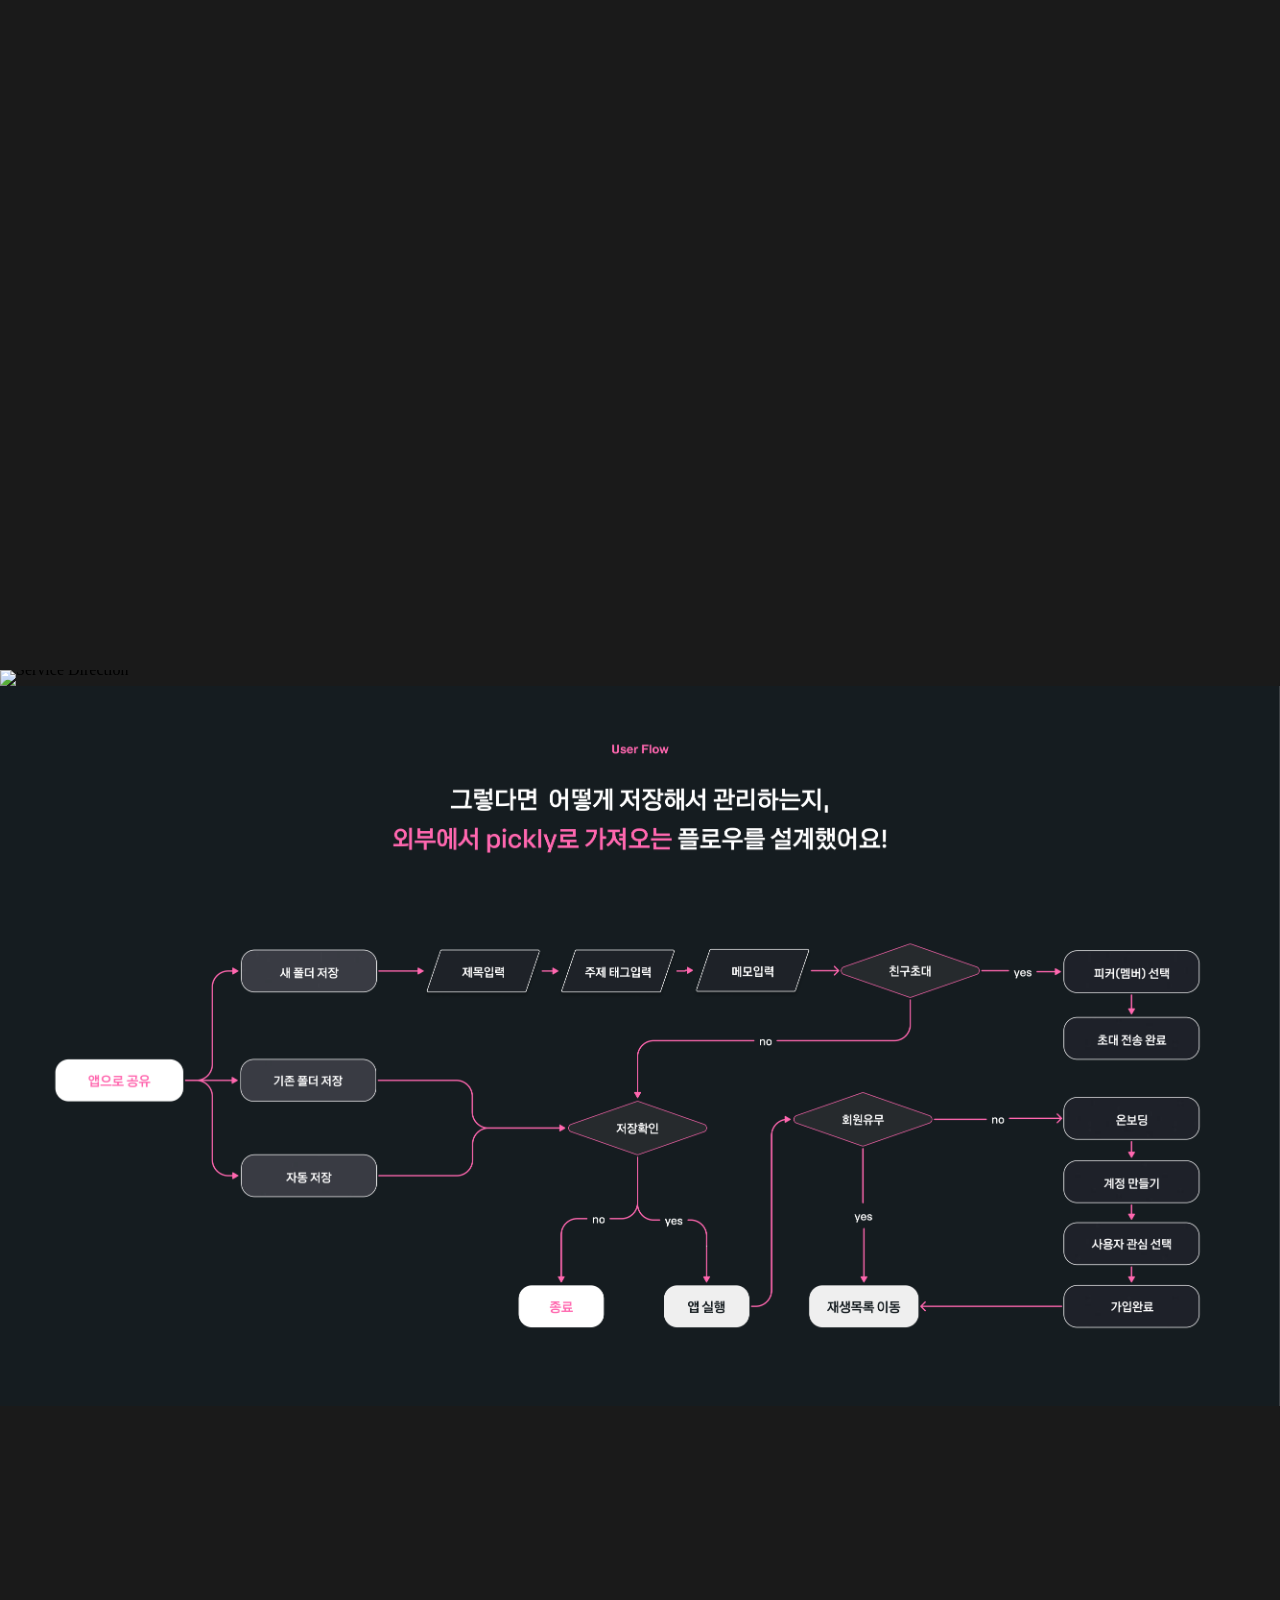
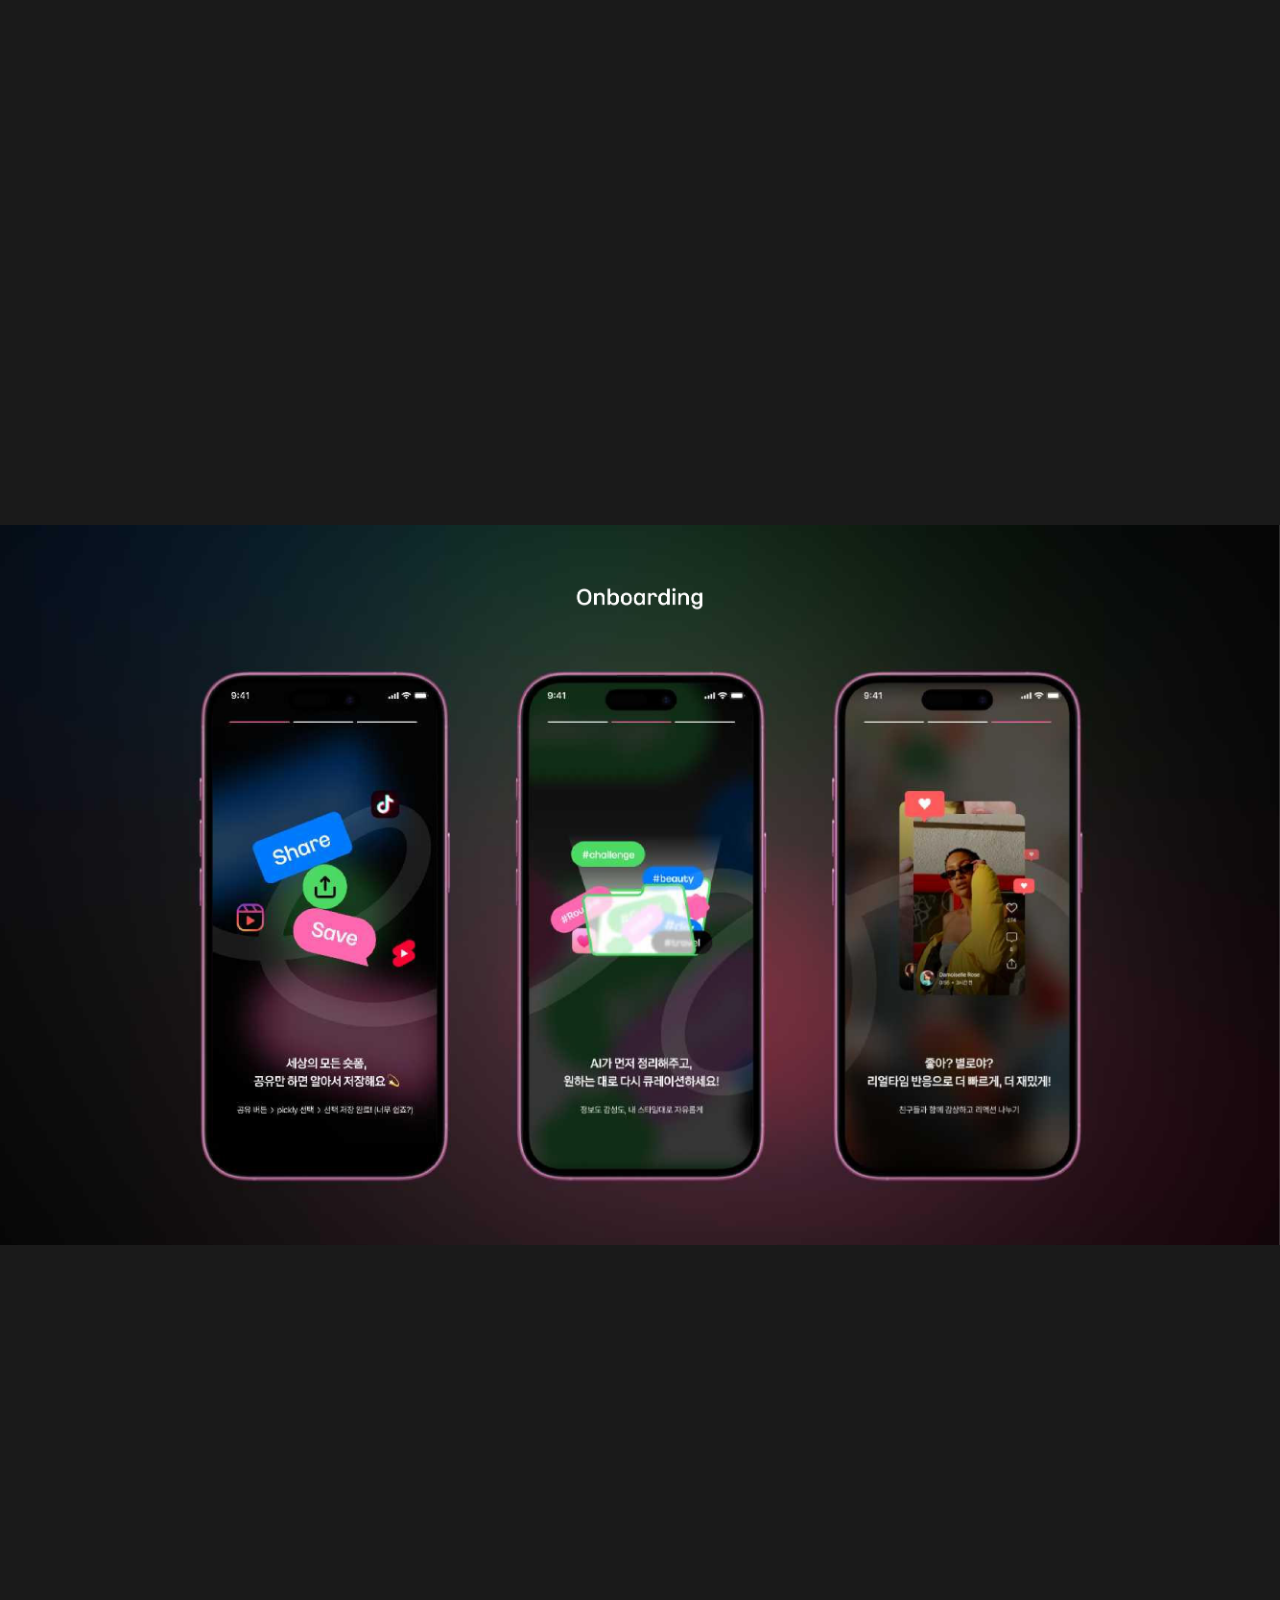
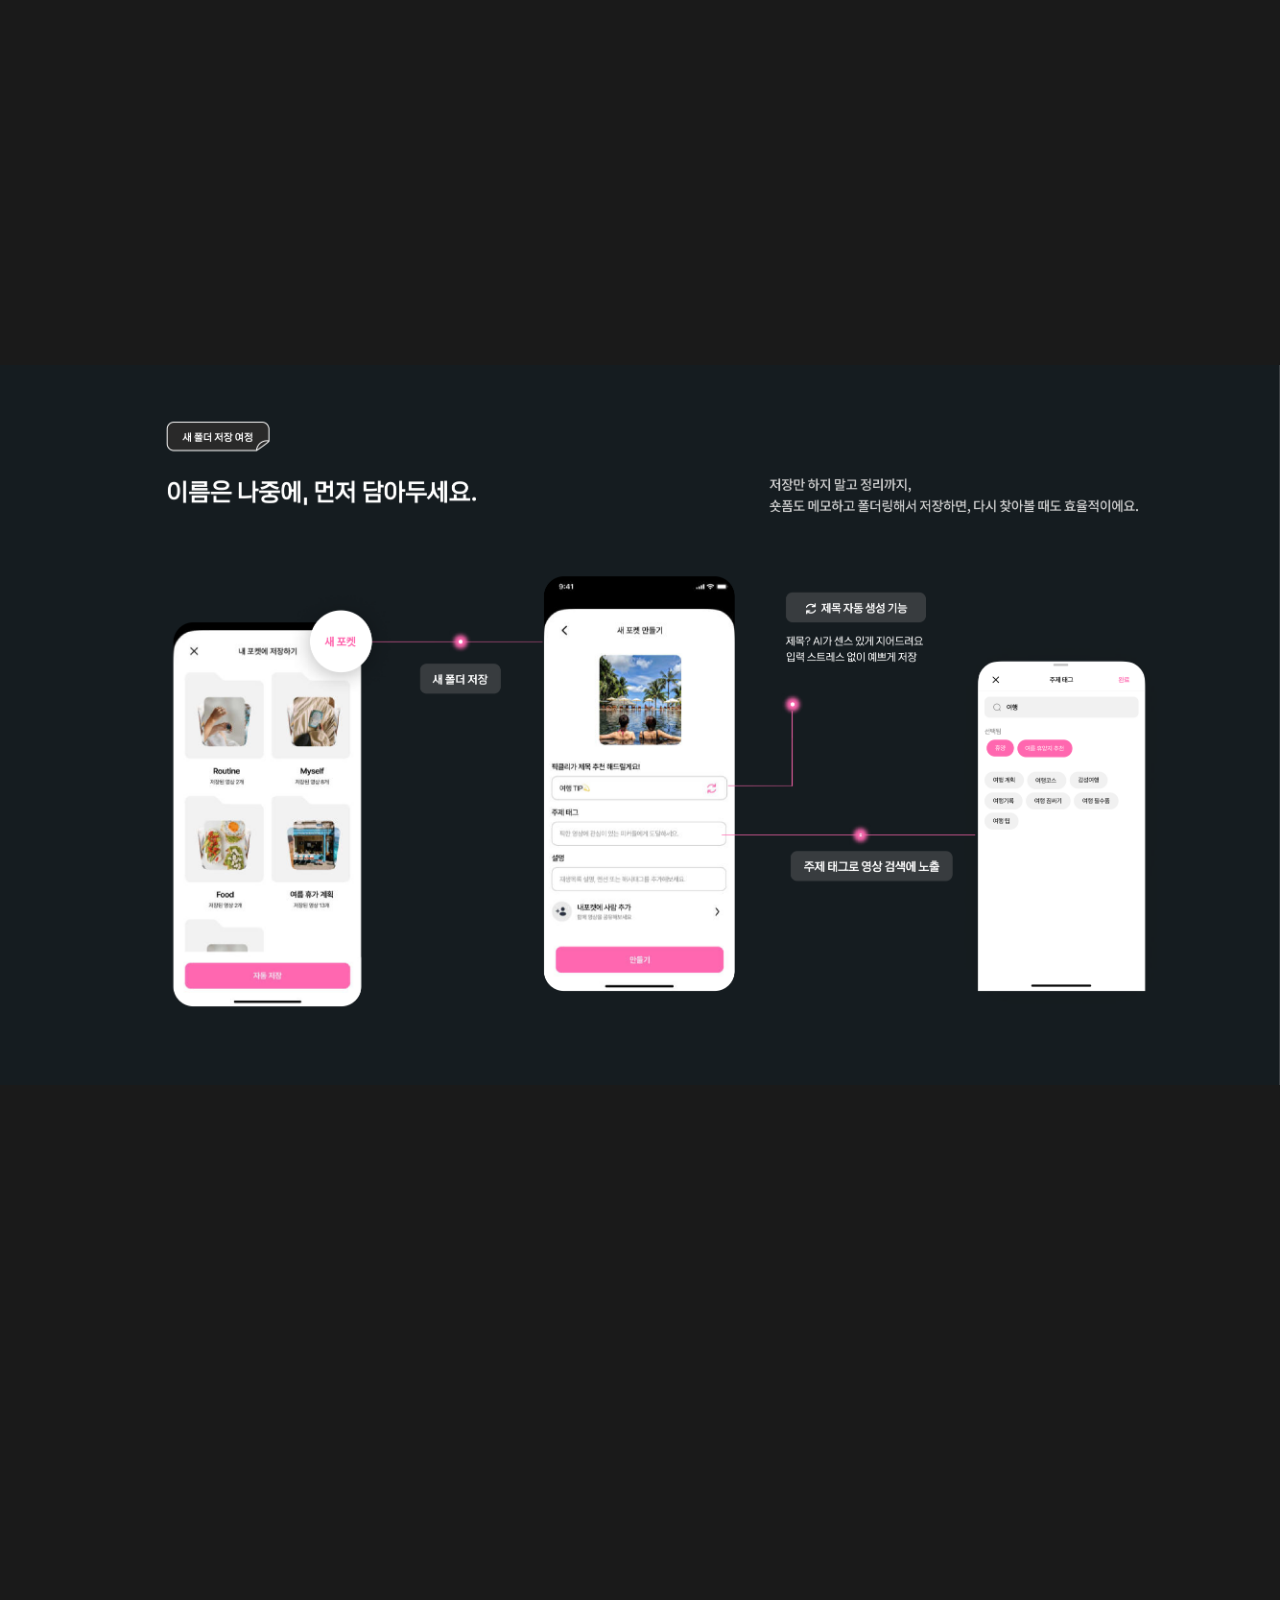
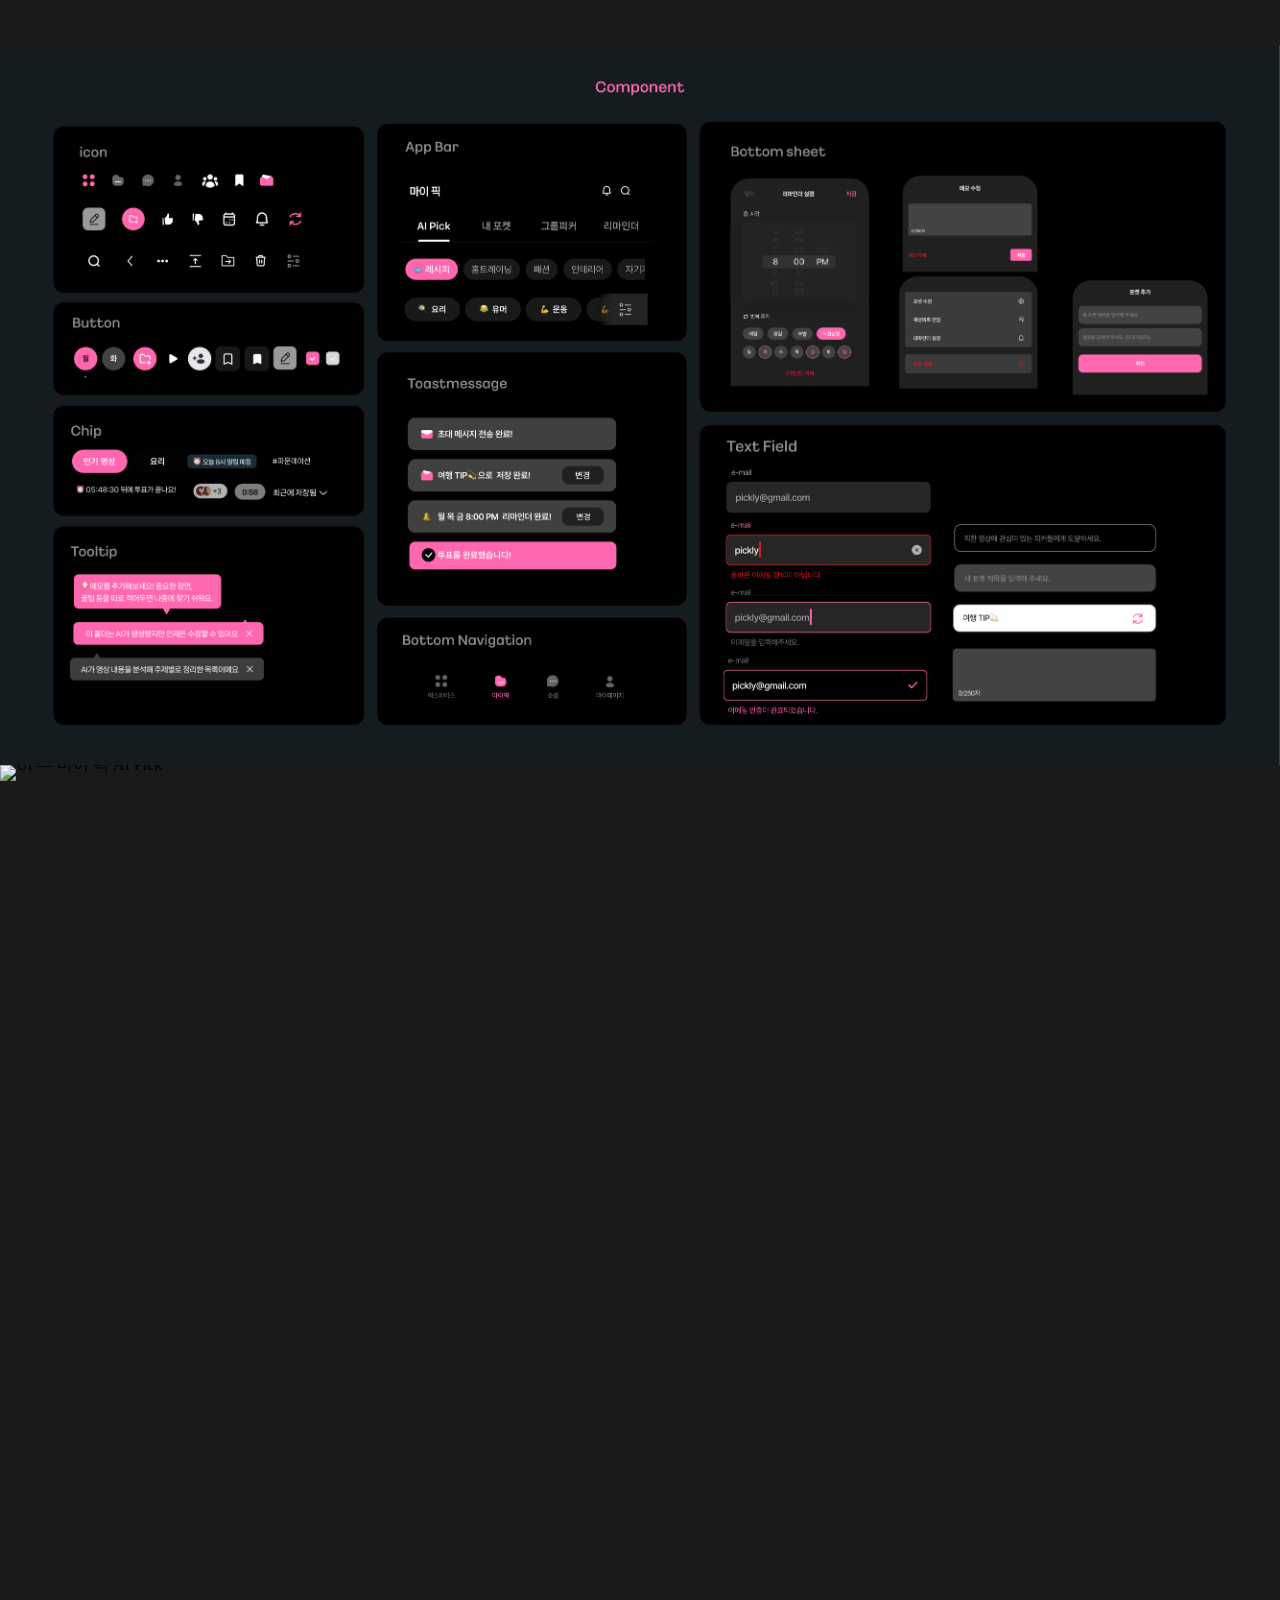
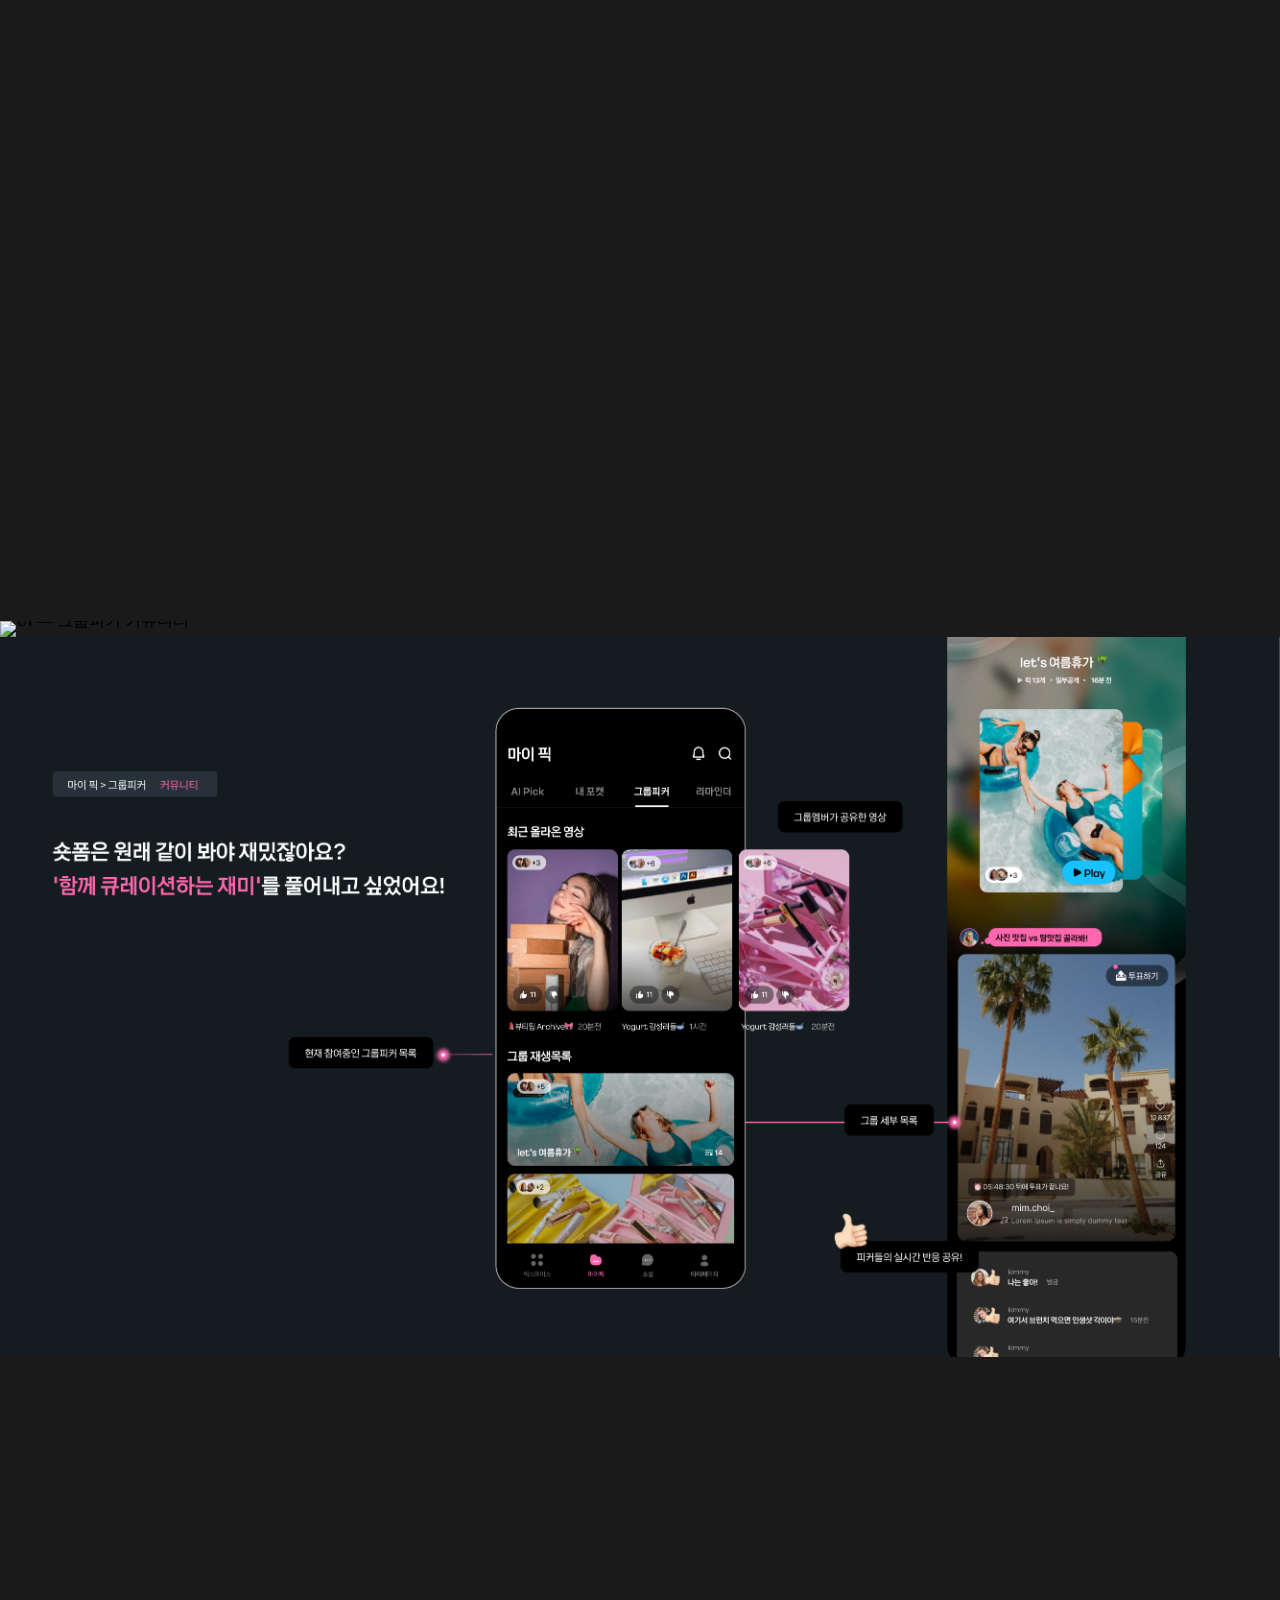
==== commit 62cd7f1b: "update(uiux): 커버 background-image:cover 전환 + 커버·푸터 모바일 반응형 CSS 보강 Made-with: Cursor" ====
--- a/uiux/index.html
+++ b/uiux/index.html
@@ -44,20 +44,16 @@
       height: 100svh;
       min-height: 400px;
       overflow: hidden;
-      display: flex;
-      align-items: center;
-      justify-content: center;
-      background: #ffffff;
-    }
-
-    .cover__img {
-      width: 100%;
-      height: 100%;
-      object-fit: contain;
-      object-position: center center;
+      background: #fff url('images/01 cover.png') center center / cover no-repeat;
       will-change: transform;
-      transform: scale(1.05);
-      padding: clamp(16px, 3vw, 48px);
+    }
+    @media (max-width: 768px) {
+      .cover {
+        height: 56vh;
+        height: 56svh;
+        min-height: 280px;
+        background-position: center center;
+      }
     }
 
     /* ═══ ABOUT ME ═══ */
@@ -665,11 +661,11 @@
     }
 
     .footer__cta-label {
-      font-size: 11px;
+      font-size: 16px;
       font-weight: 600;
       letter-spacing: 0.08em;
       text-transform: uppercase;
-      color: rgba(255,255,255,0.35);
+      color: #ffffffc2;
       margin-bottom: clamp(16px, 2vh, 28px);
       display: flex;
       align-items: center;
@@ -679,13 +675,13 @@
       content: '';
       width: 20px;
       height: 1px;
-      background: rgba(255,255,255,0.25);
+      background: #ffffffc2;
     }
 
     .footer__display {
-      font-size: clamp(40px, 7vw, 96px);
+      font-size: clamp(40px, 7vw, 72px);
       font-weight: 700;
-      line-height: 0.95;
+      line-height: 1;
       letter-spacing: -0.03em;
       margin-bottom: clamp(32px, 5vh, 56px);
       max-width: 700px;
@@ -746,13 +742,13 @@
       gap: 20px;
     }
     .footer__link {
-      font-size: 12px;
+      font-size: 17px;
       font-weight: 600;
       letter-spacing: 0.04em;
-      color: rgba(255,255,255,0.55);
+      color: rgba(255, 255, 255, 0.862);
       text-decoration: none;
       padding: 8px 16px;
-      border: 1px solid rgba(255,255,255,0.15);
+      border: 1px solid rgba(255, 255, 255, 0.399);
       border-radius: 100px;
       transition: color 0.2s, background 0.2s, border-color 0.2s;
     }
@@ -777,15 +773,40 @@
       z-index: 0;
     }
 
-    @media (max-width: 600px) {
+    @media (max-width: 768px) {
+      .footer__top {
+        padding: 60px 24px 48px;
+      }
+      .footer__display {
+        font-size: clamp(32px, 8vw, 48px);
+        line-height: 1.05;
+      }
+      .footer__cta-label {
+        font-size: 13px;
+      }
       .footer__contact-grid {
         grid-template-columns: 1fr;
         gap: 20px;
+        max-width: 100%;
+      }
+      .footer__contact-value {
+        font-size: 15px;
       }
       .footer__bottom {
         flex-direction: column;
+        gap: 16px;
+        align-items: flex-start;
+        padding: 20px 24px;
+      }
+      .footer__links {
         gap: 12px;
-        align-items: flex-start;
+      }
+      .footer__link {
+        font-size: 14px;
+        padding: 7px 14px;
+      }
+      .footer__bg-text {
+        font-size: clamp(80px, 18vw, 140px);
       }
     }
   </style>
@@ -794,15 +815,7 @@
 <body>
 
   <!-- ═══ 01. COVER ═══ -->
-  <section class="cover" id="cover">
-    <img
-      class="cover__img"
-      id="coverImg"
-      src="images/01 cover.png"
-      alt="장지영 UI/UX Product Designer 2026 Portfolio"
-      draggable="false"
-    />
-  </section>
+  <section class="cover" id="cover"></section>
 
   <!-- ═══ ABOUT ME ═══ -->
   <section class="about" id="about">
@@ -1054,7 +1067,7 @@
     <div class="footer__bg-text">JJY</div>
     <div class="footer__top">
       <div class="footer__cta-label">감사합니다.</div>
-      <h2 class="footer__display">Let's<br><em>work</em><br>together.</h2>
+      <h2 class="footer__display">Thank you<br><em>for your time</em><br>and<br>consideration.</h2>
       <div class="footer__contact-grid">
         <div class="footer__contact-item">
           <div class="footer__contact-label">Email</div>
@@ -1067,10 +1080,6 @@
         <div class="footer__contact-item">
           <div class="footer__contact-label">GitHub</div>
           <a class="footer__contact-value" href="https://github.com/superji0" target="_blank" rel="noopener">github.com/superji0 ↗</a>
-        </div>
-        <div class="footer__contact-item">
-          <div class="footer__contact-label">Portfolio</div>
-          <a class="footer__contact-value" href="https://superji0.github.io/" target="_blank" rel="noopener">superji0.github.io ↗</a>
         </div>
       </div>
     </div>
@@ -1078,7 +1087,6 @@
       <span class="footer__copy">© 2026 장지영. All rights reserved.</span>
       <div class="footer__links">
         <a class="footer__link" href="#cover">Top ↑</a>
-        <a class="footer__link" href="https://github.com/superji0" target="_blank" rel="noopener">GitHub</a>
       </div>
     </div>
   </footer>
@@ -1107,12 +1115,12 @@
     var reduced = window.matchMedia('(prefers-reduced-motion: reduce)').matches;
 
     /* ── 01. 커버 패럴랙스 ── */
-    var coverImg = document.getElementById('coverImg');
-    if (coverImg) {
-      gsap.fromTo(coverImg,
-        { yPercent: 0, scale: 1.05 },
+    var coverEl = document.getElementById('cover');
+    if (coverEl) {
+      gsap.fromTo(coverEl,
+        { backgroundPosition: 'center 40%' },
         {
-          yPercent: -3, scale: 1,
+          backgroundPosition: 'center 60%',
           ease: 'none',
           scrollTrigger: { trigger: '#cover', start: 'top top', end: 'bottom top', scrub: 1.2 }
         }
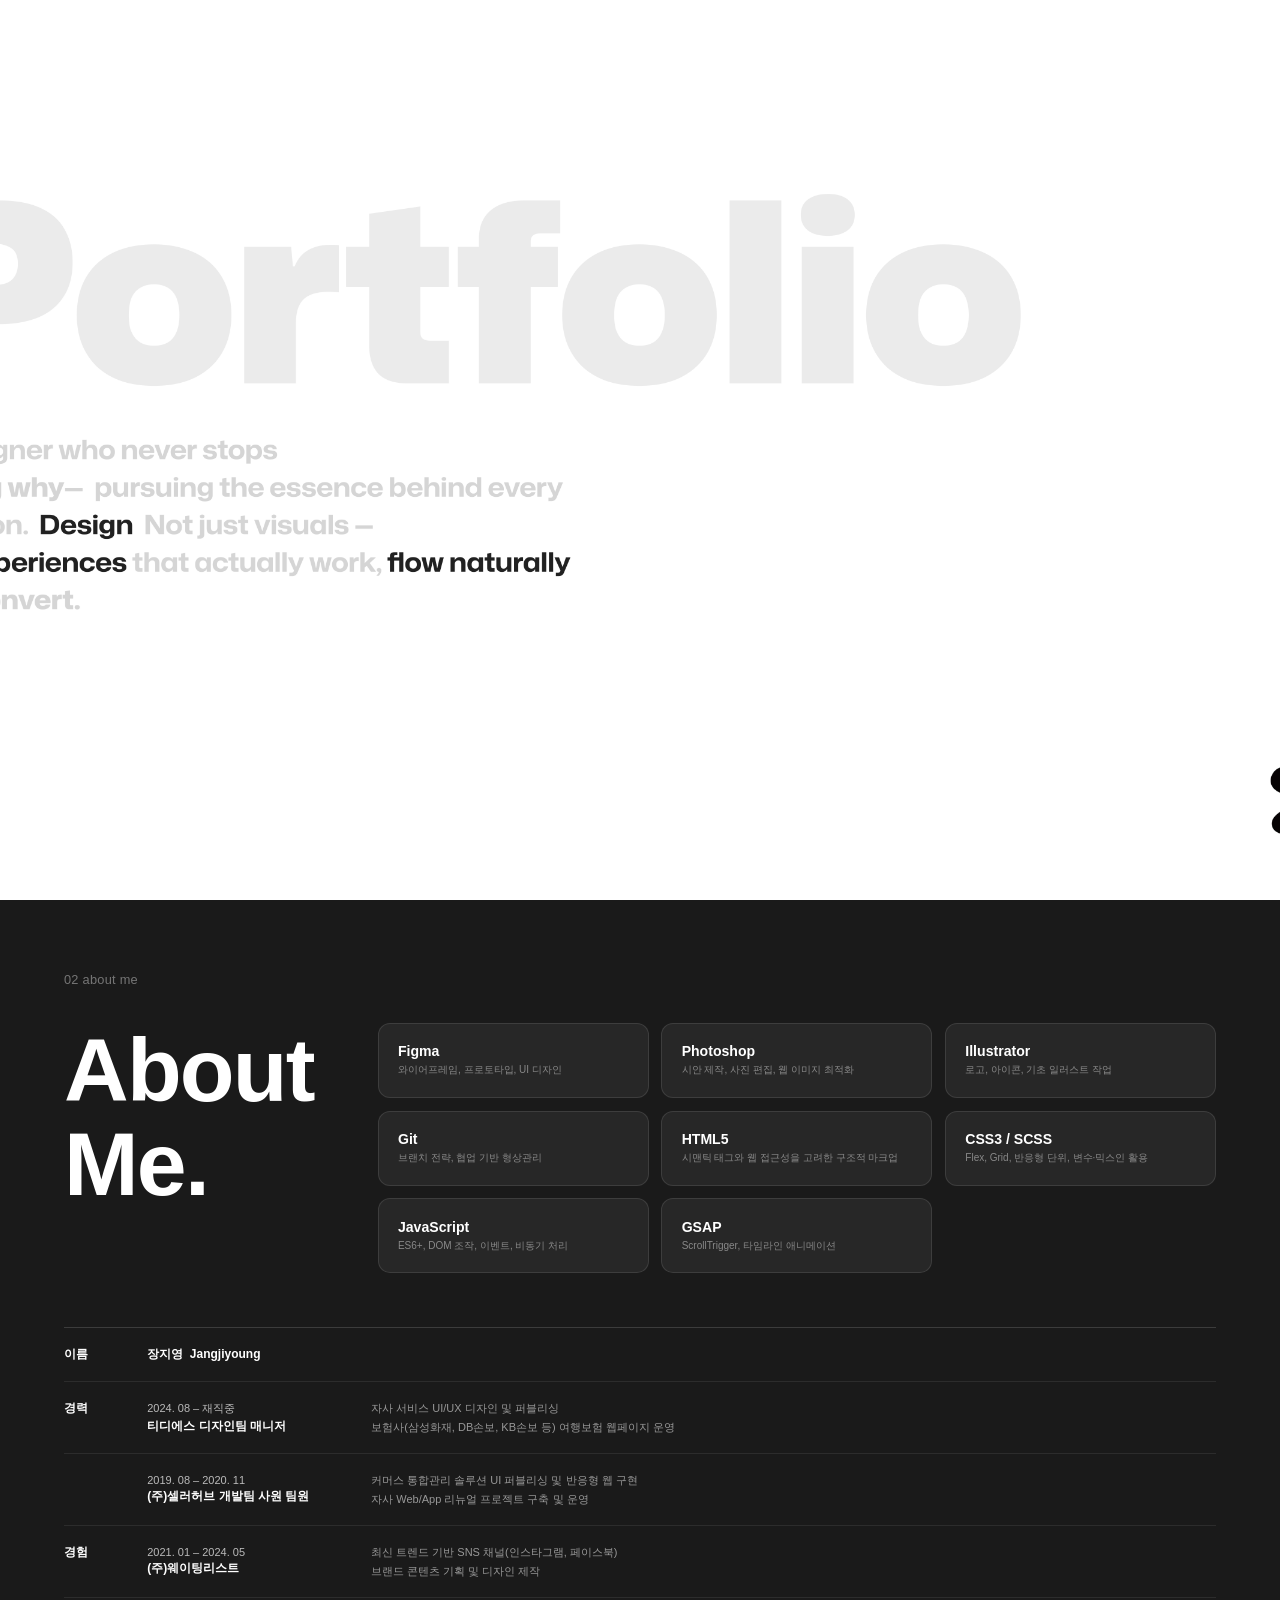
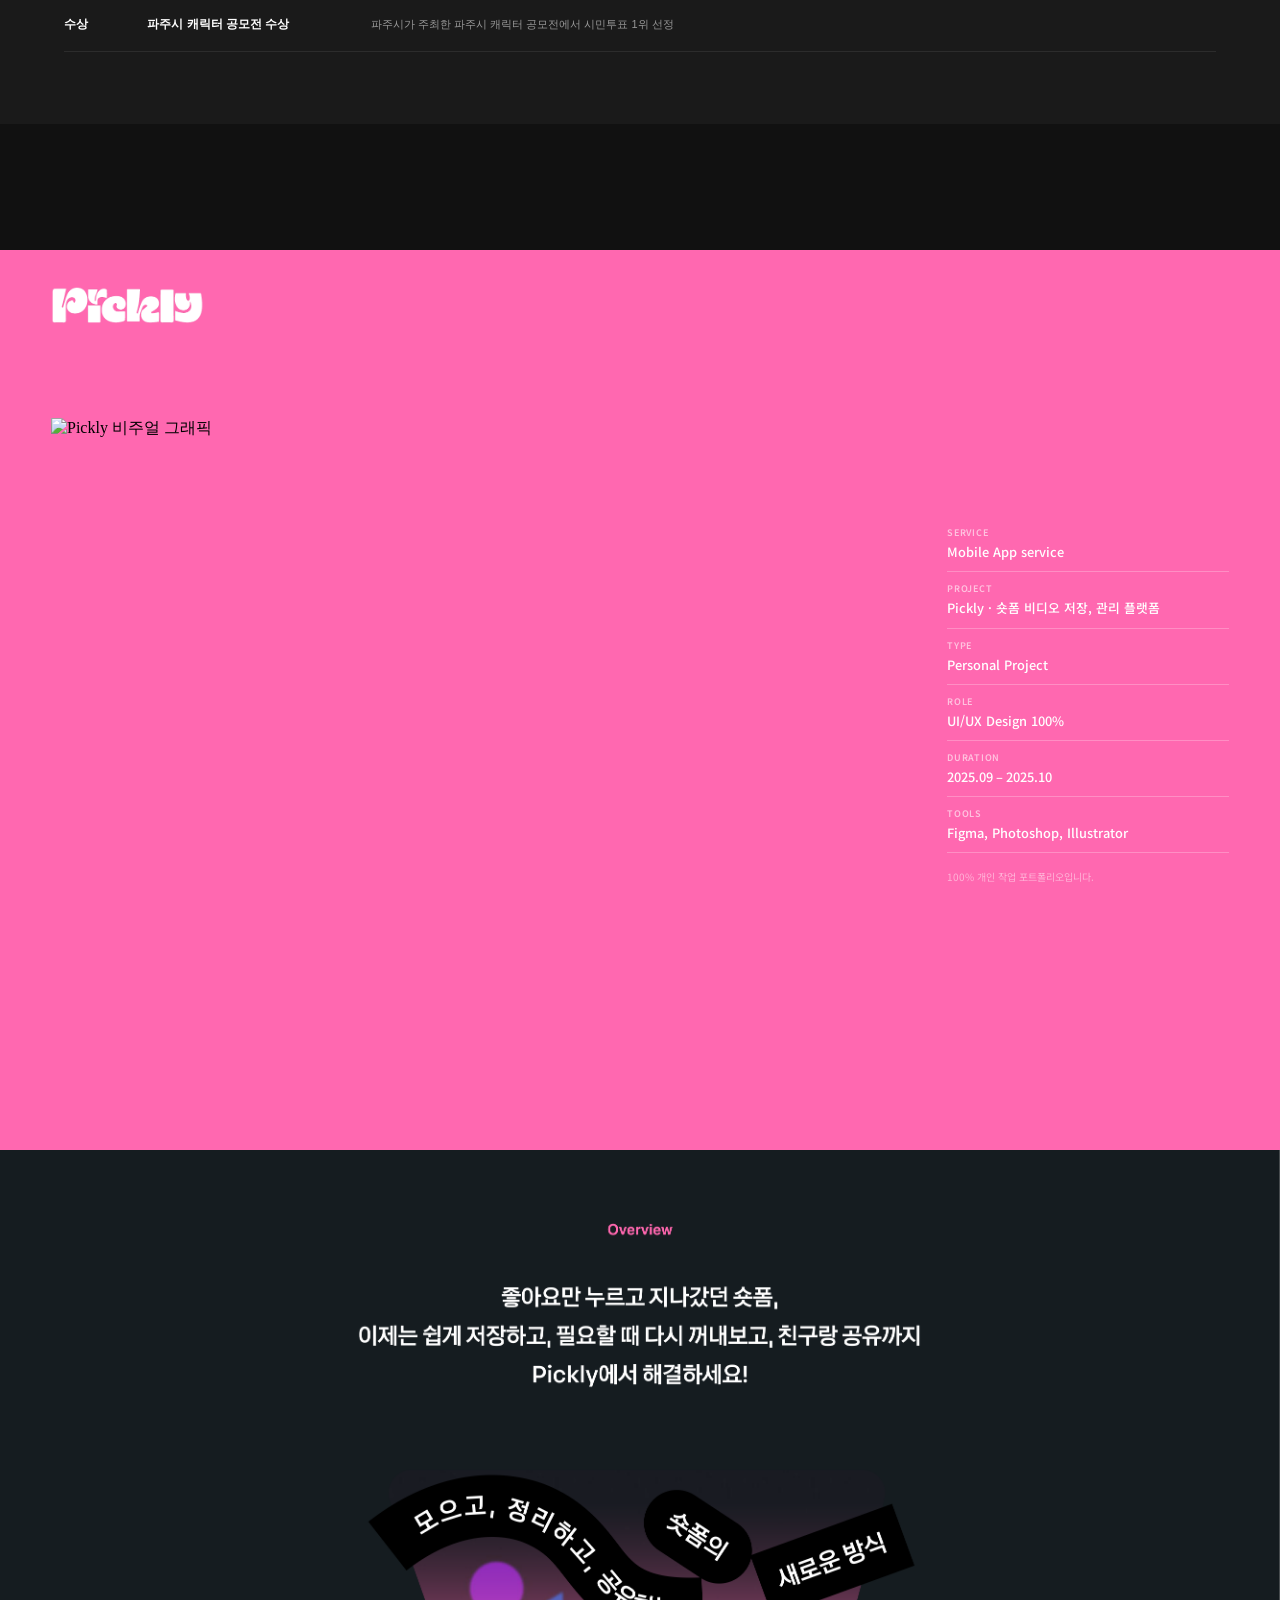
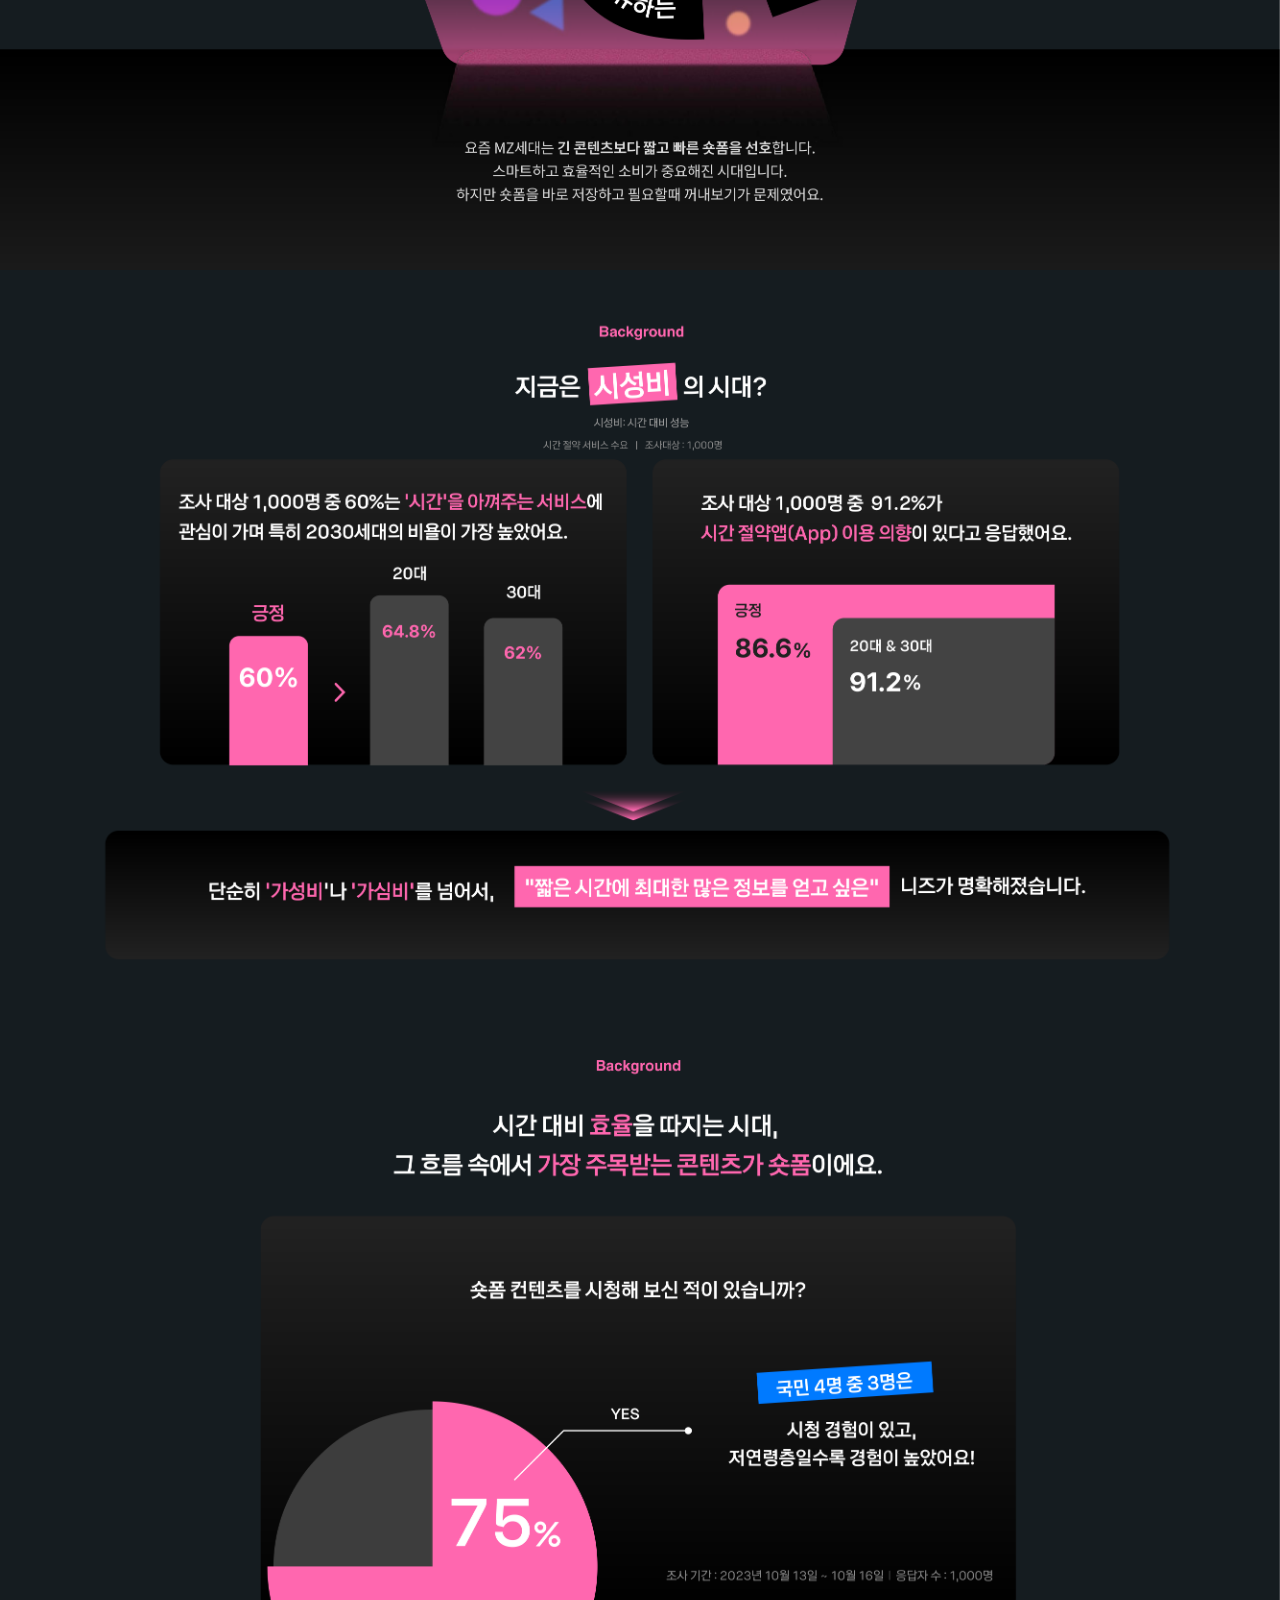
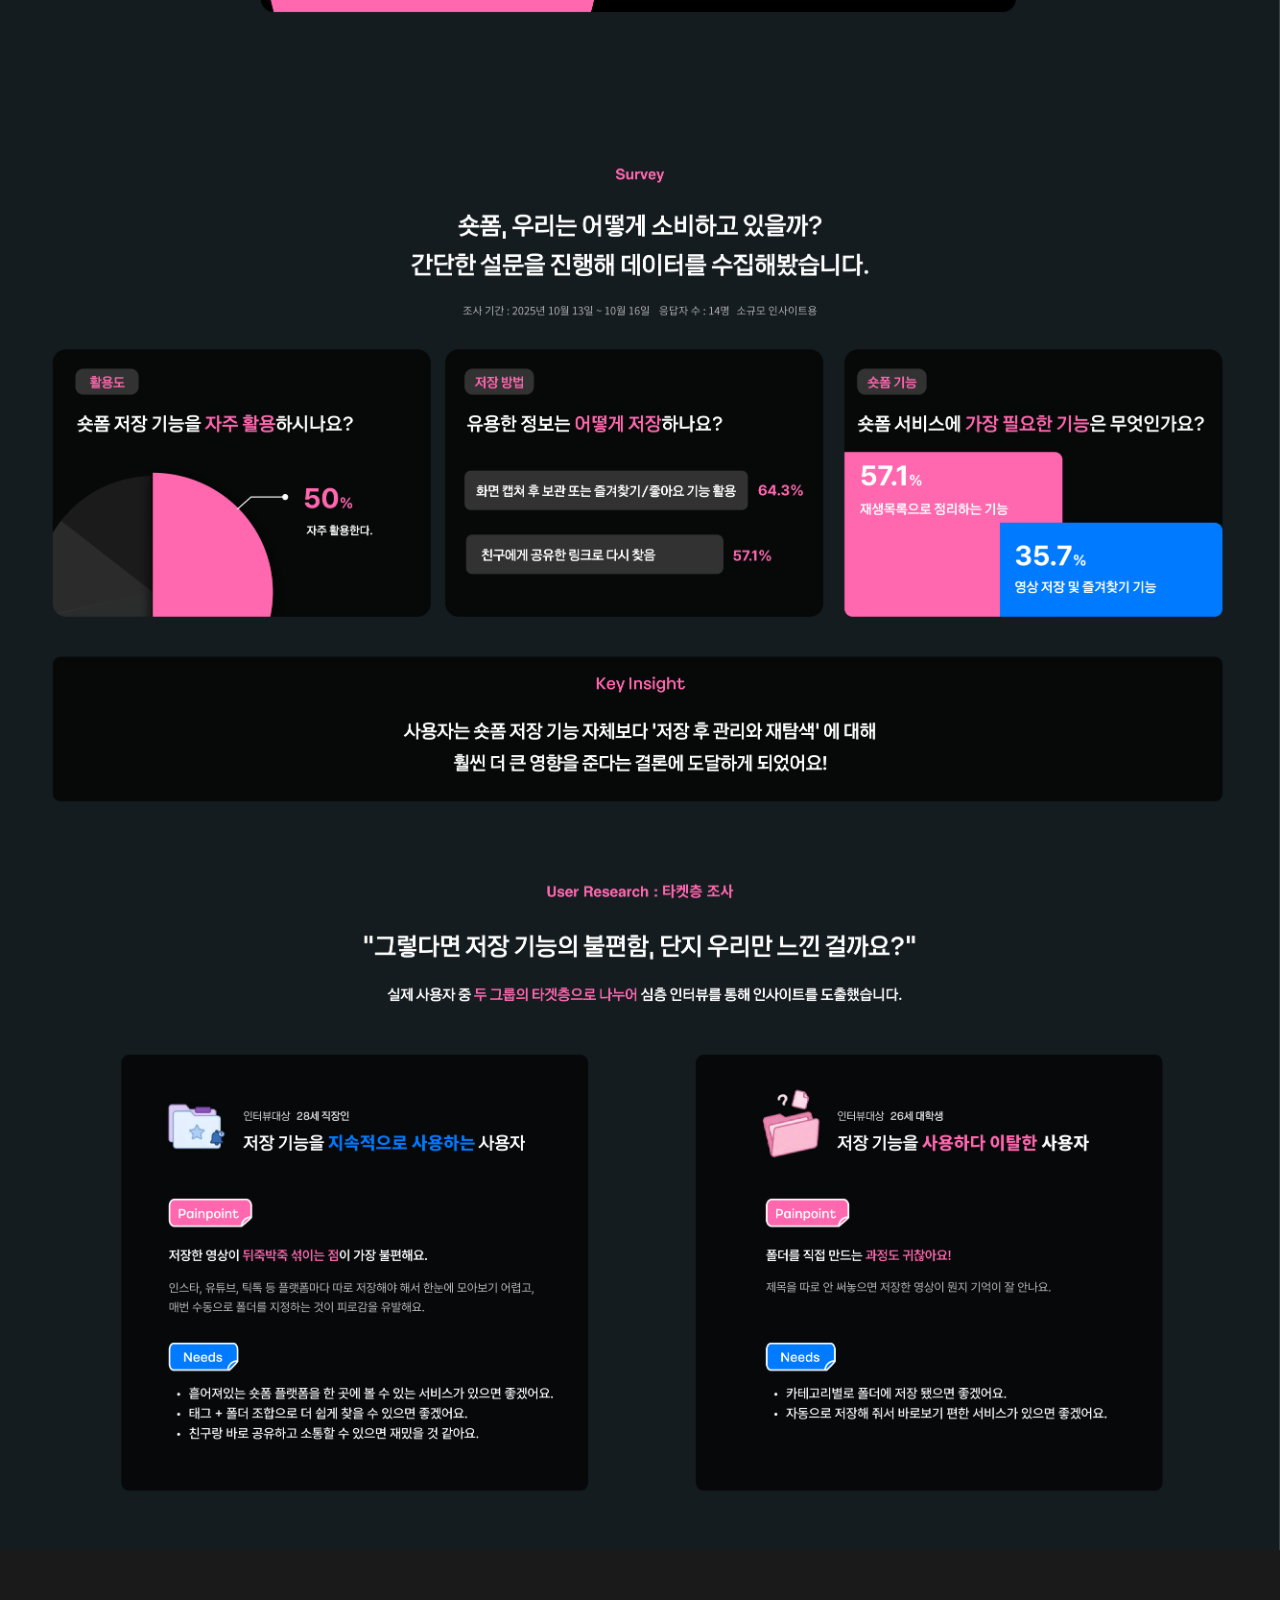
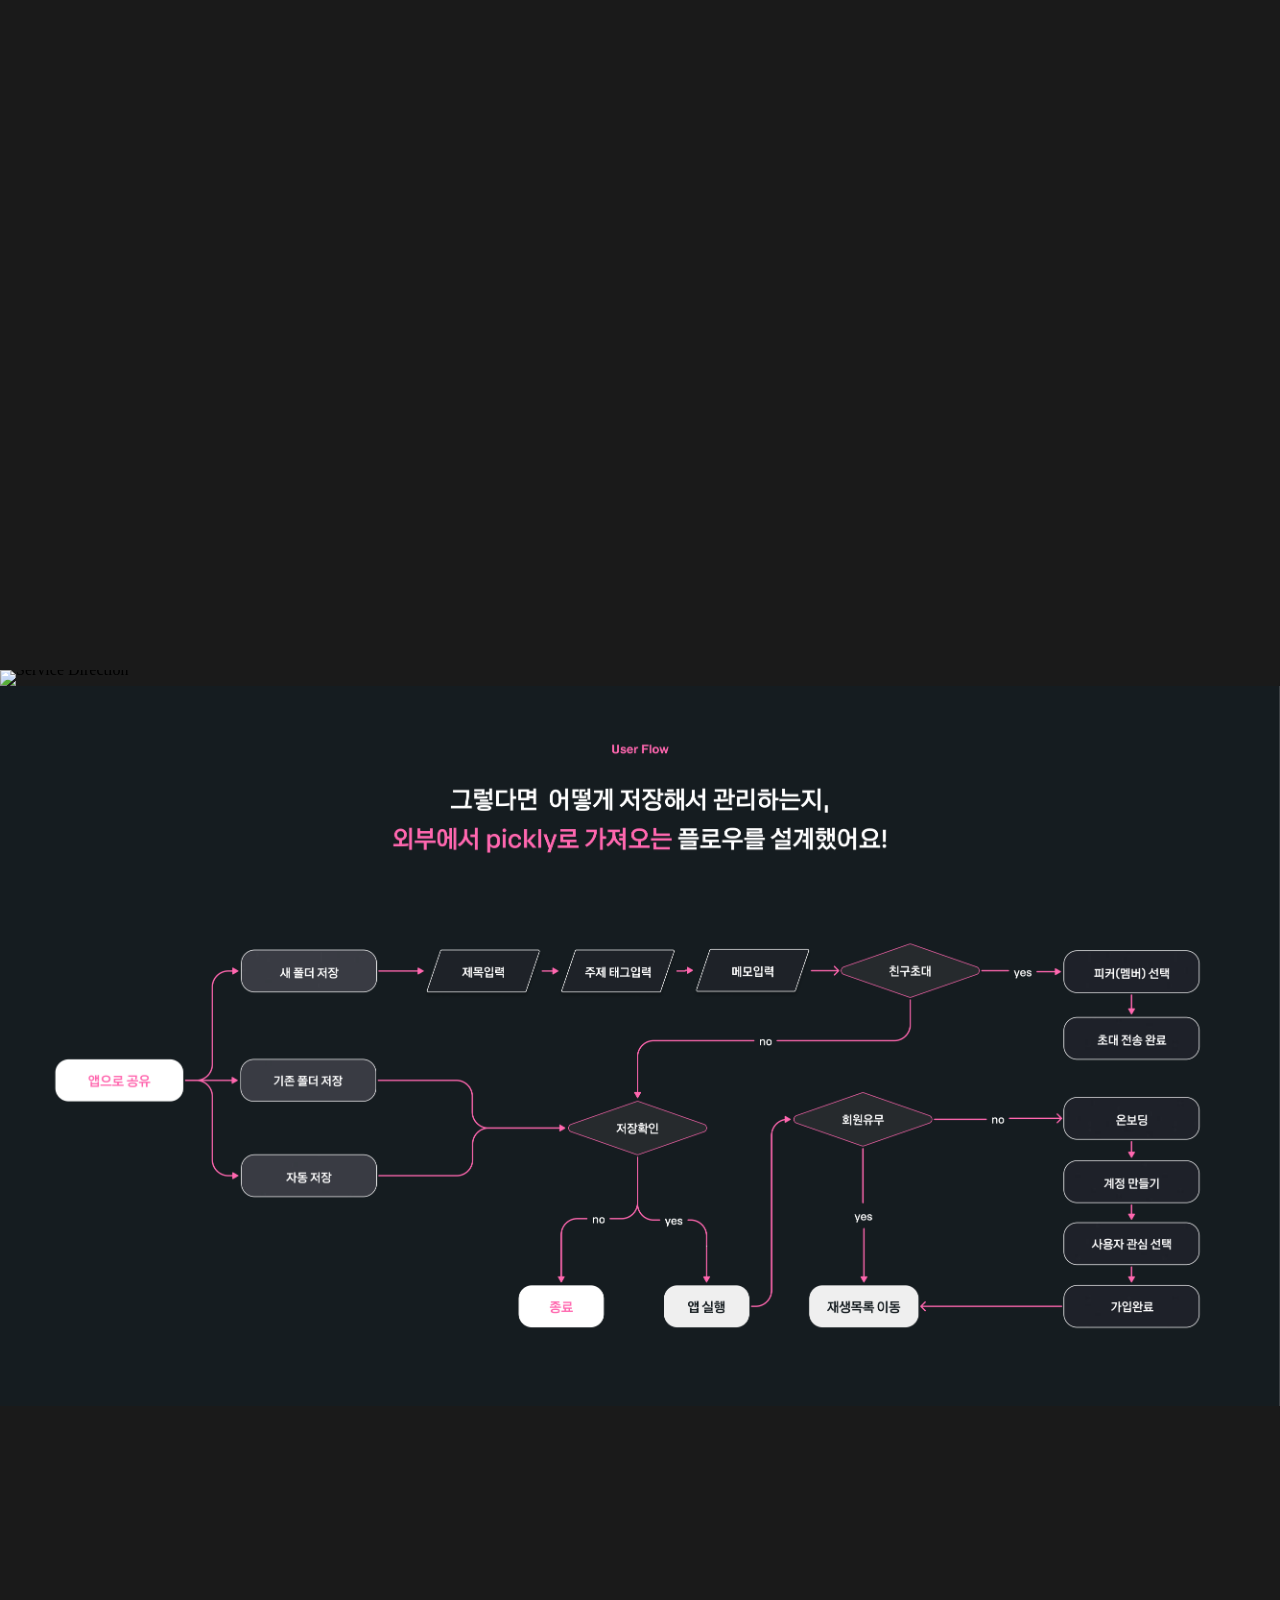
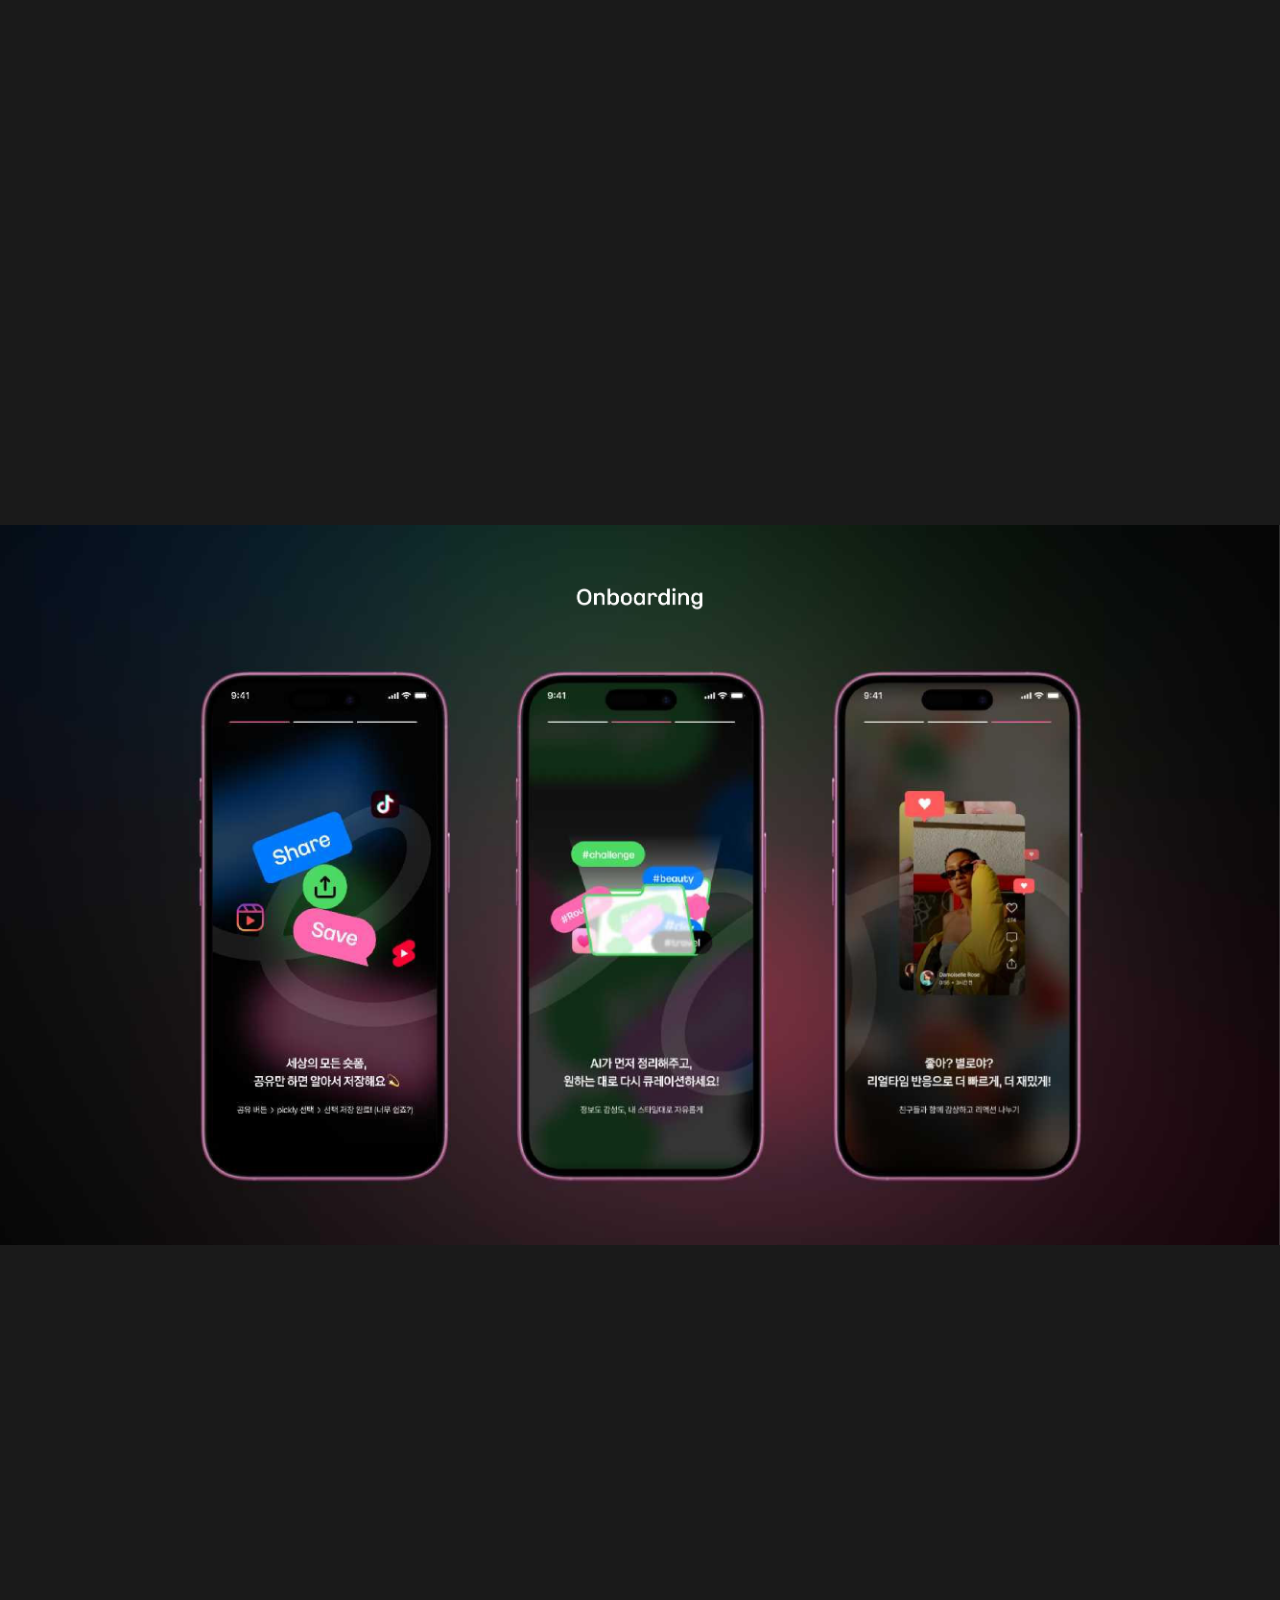
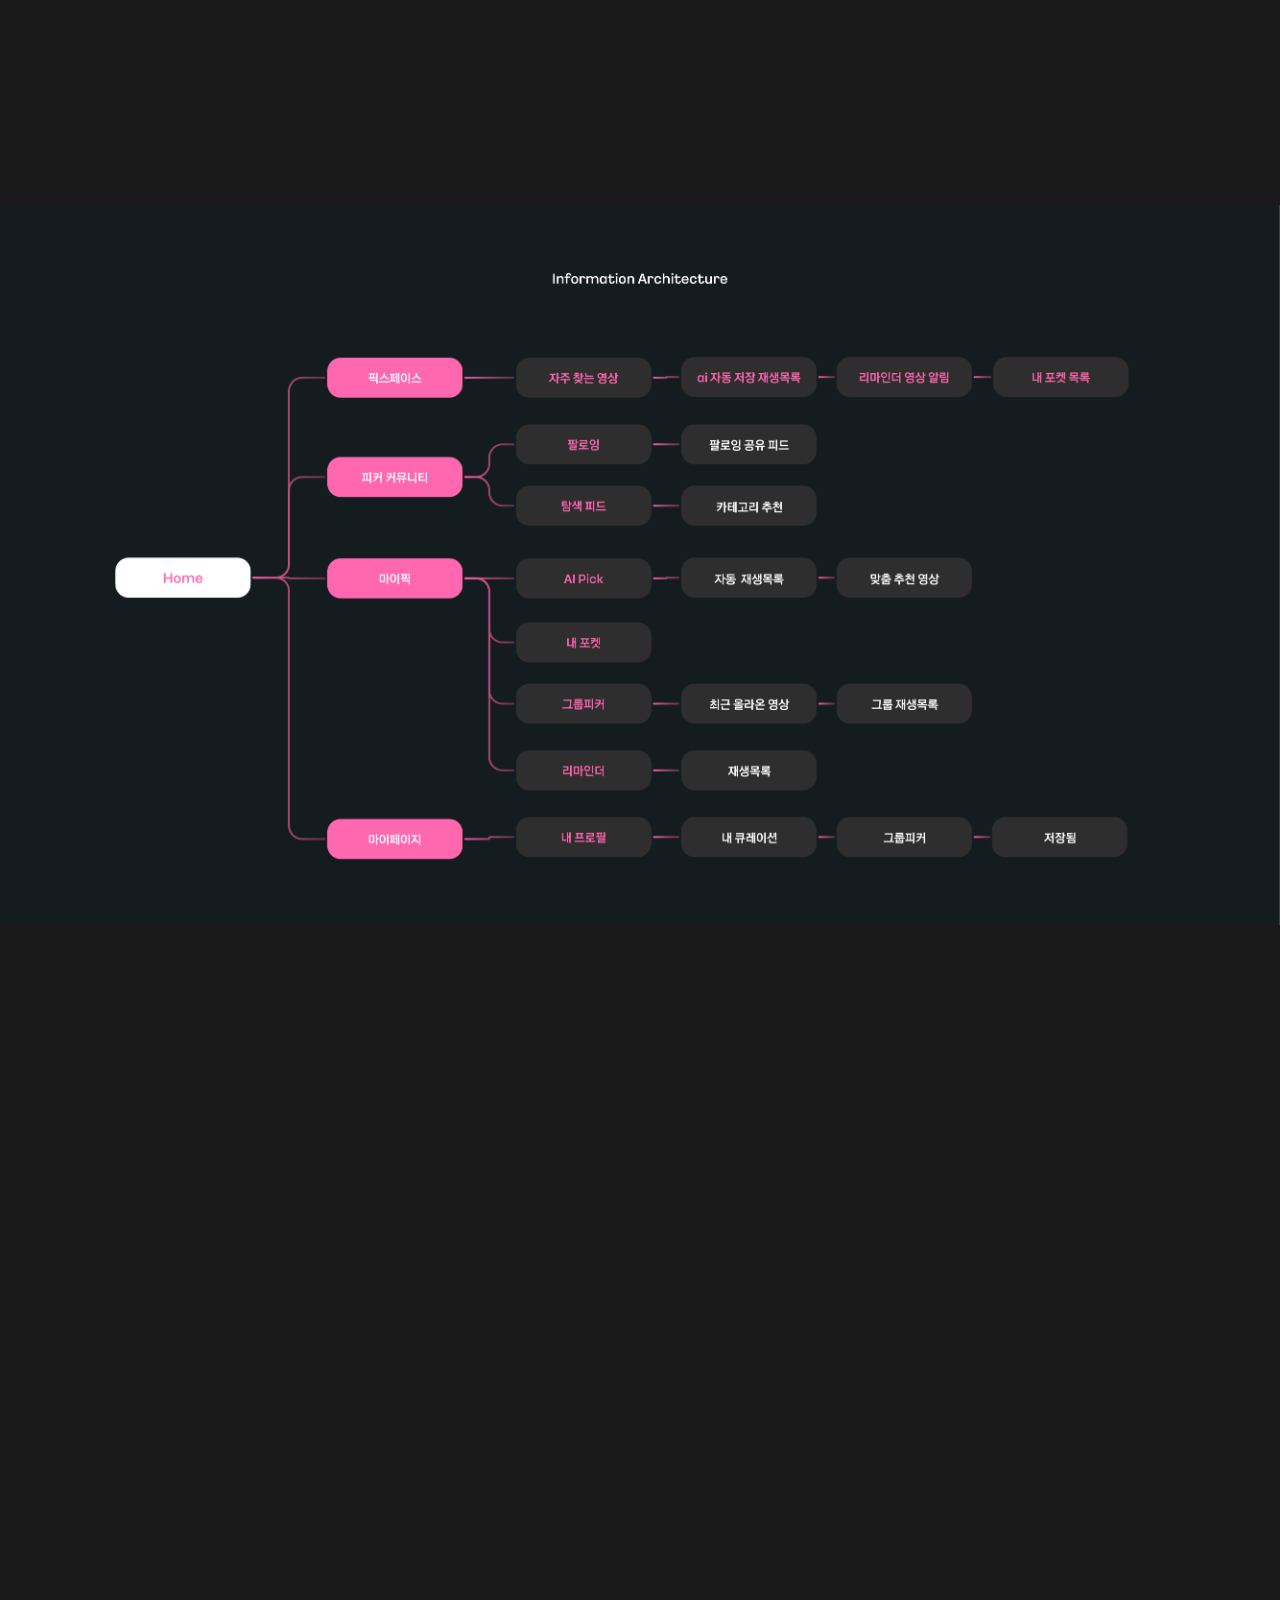
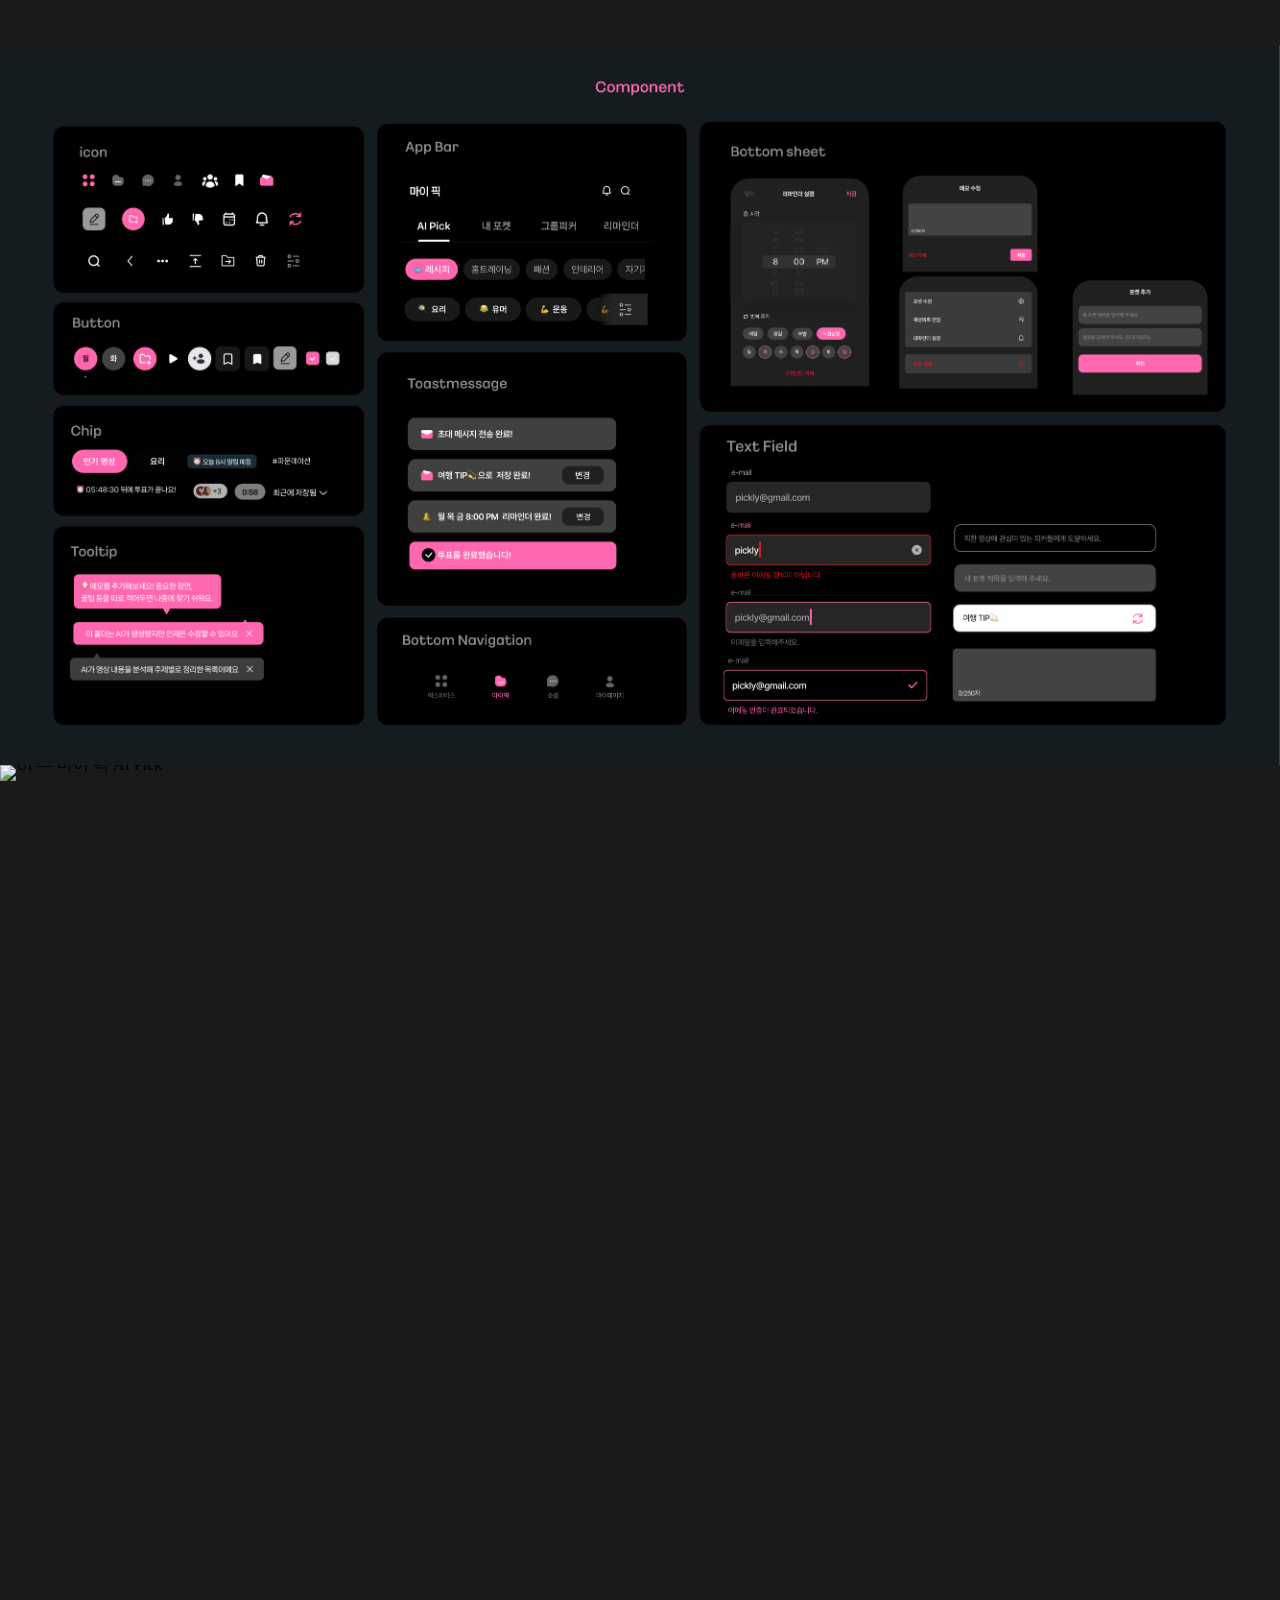
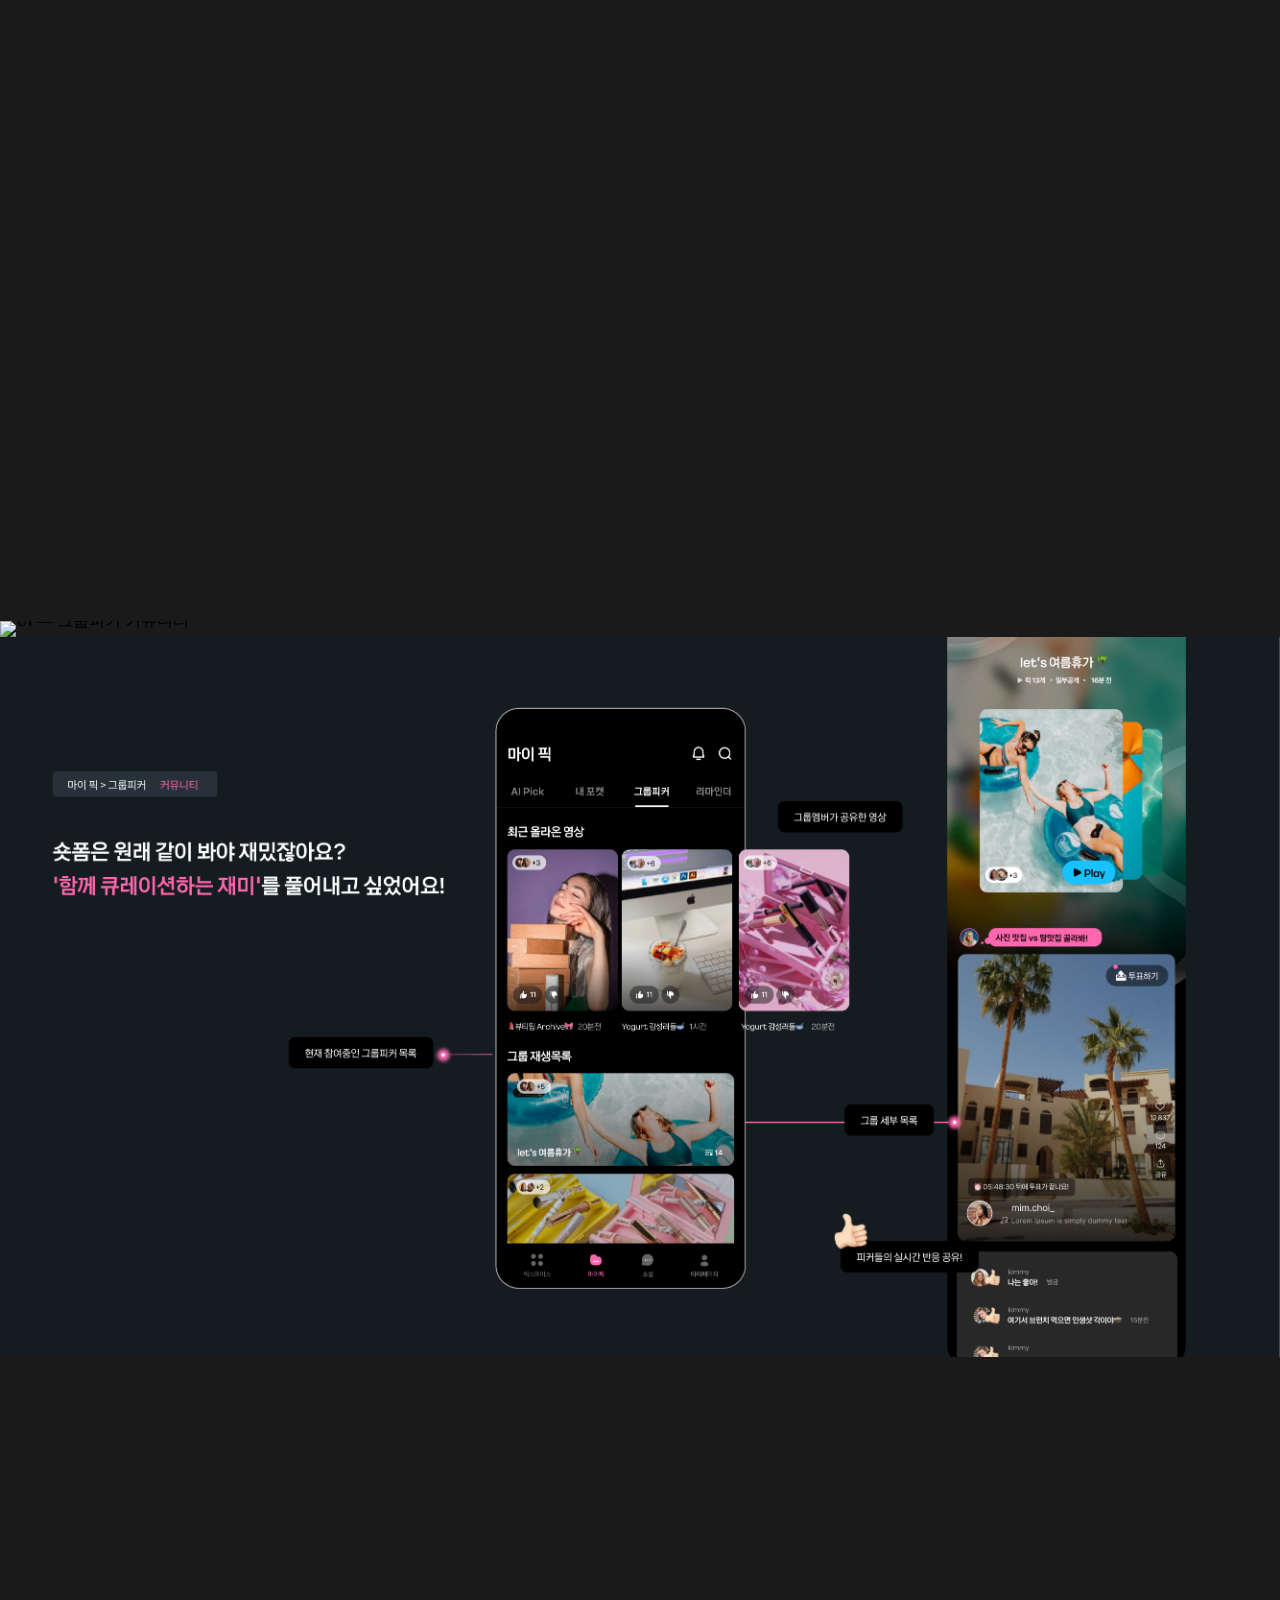
==== commit d95fbfc6: "update(uiux): 커버 이미지 유동 반응형 — contain + aspect-ratio 전환, 모바일 패럴랙스 비활성화 Made-with: Cursor" ====
--- a/uiux/index.html
+++ b/uiux/index.html
@@ -47,11 +47,12 @@
       background: #fff url('images/01 cover.png') center center / cover no-repeat;
       will-change: transform;
     }
-    @media (max-width: 768px) {
+    @media (max-width: 1024px) {
       .cover {
-        height: 56vh;
-        height: 56svh;
-        min-height: 280px;
+        height: auto;
+        min-height: unset;
+        aspect-ratio: 5334 / 3000;
+        background-size: contain;
         background-position: center center;
       }
     }
@@ -1114,9 +1115,9 @@
     gsap.registerPlugin(ScrollTrigger);
     var reduced = window.matchMedia('(prefers-reduced-motion: reduce)').matches;
 
-    /* ── 01. 커버 패럴랙스 ── */
+    /* ── 01. 커버 패럴랙스 (데스크탑만) ── */
     var coverEl = document.getElementById('cover');
-    if (coverEl) {
+    if (coverEl && window.innerWidth > 1024) {
       gsap.fromTo(coverEl,
         { backgroundPosition: 'center 40%' },
         {
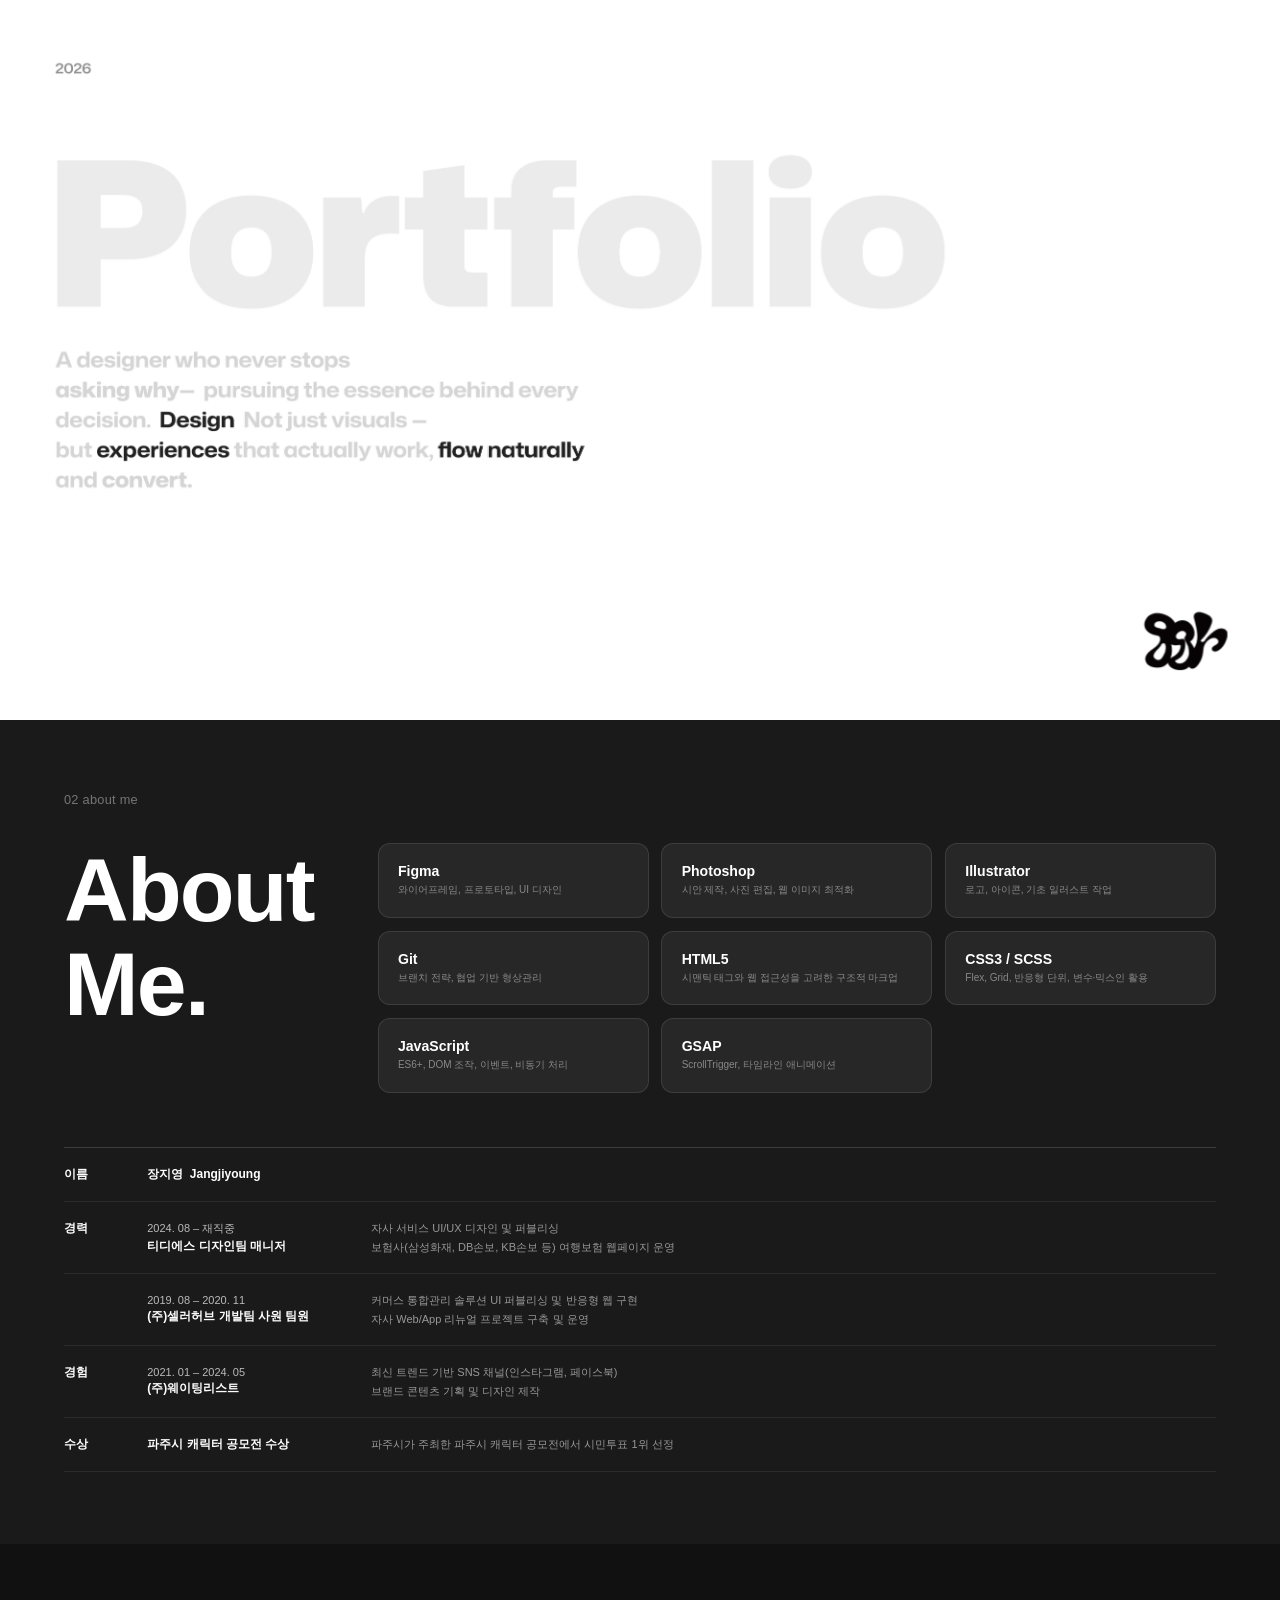
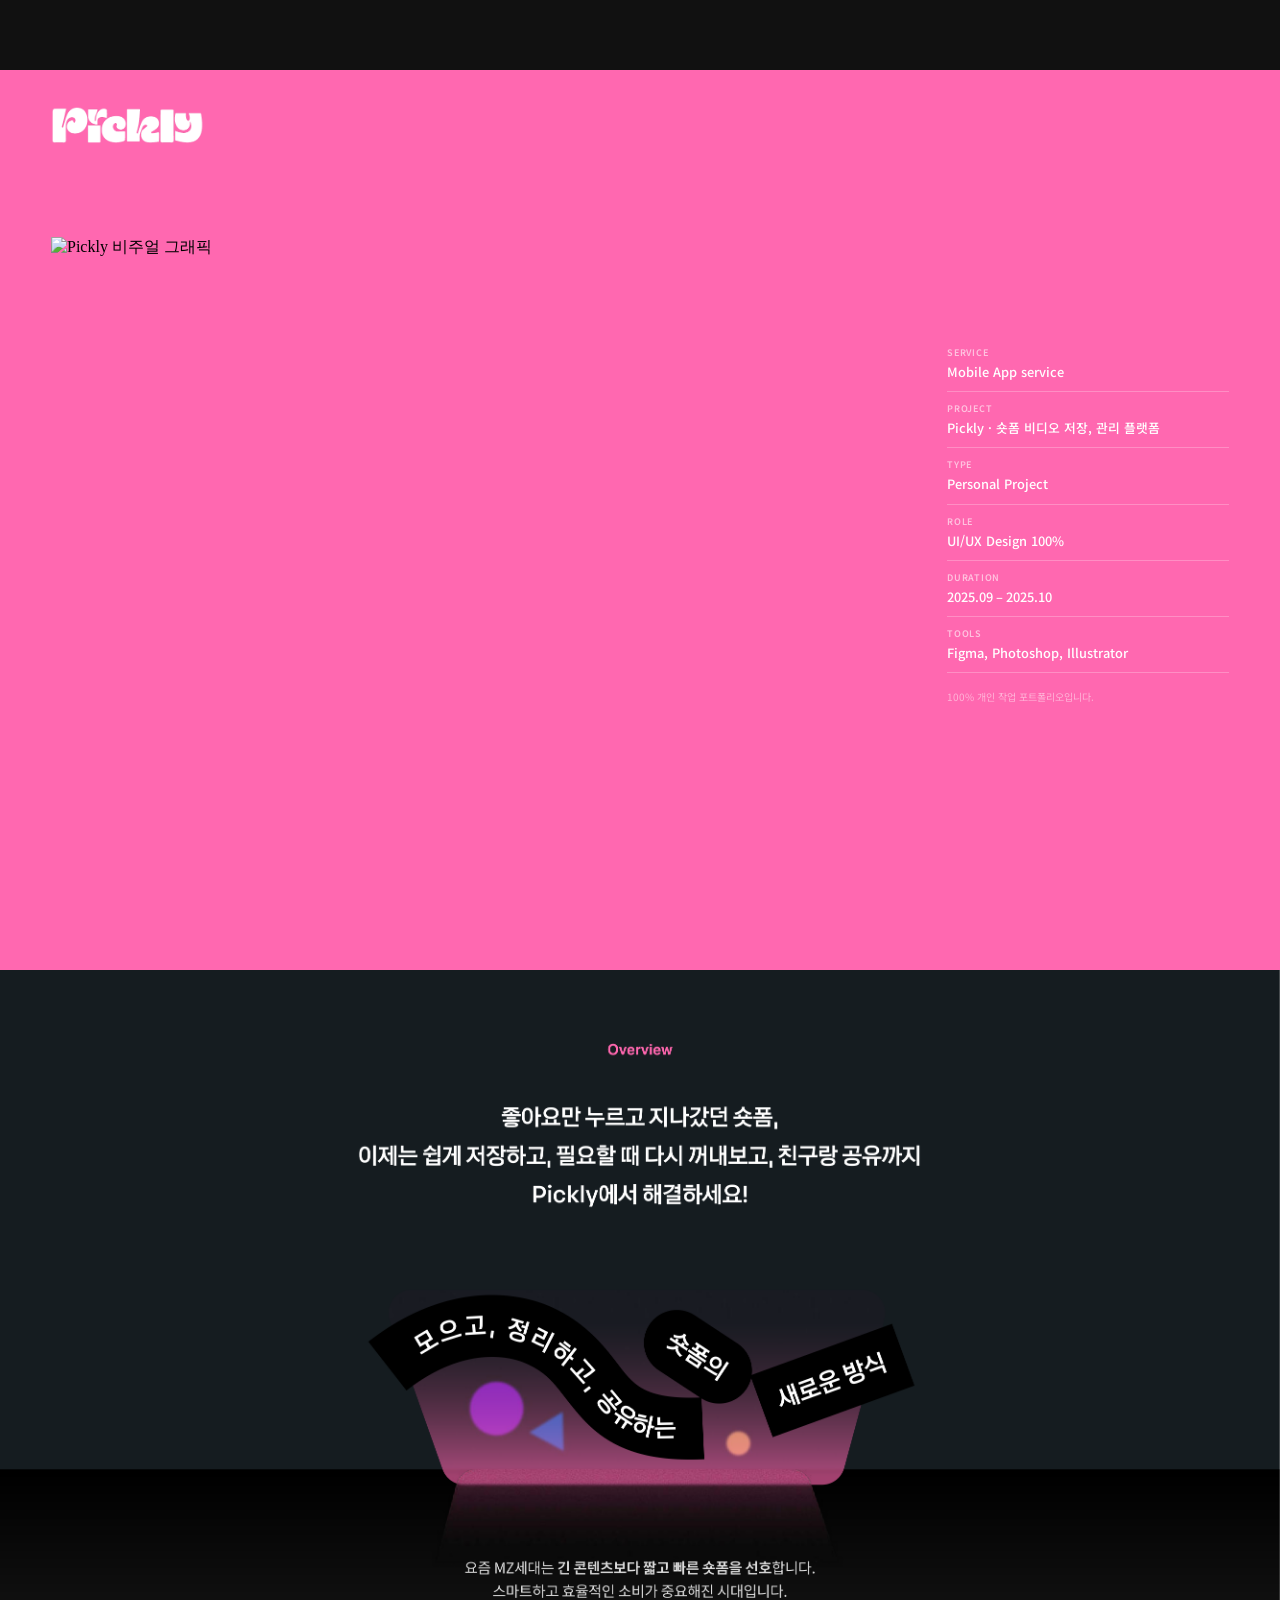
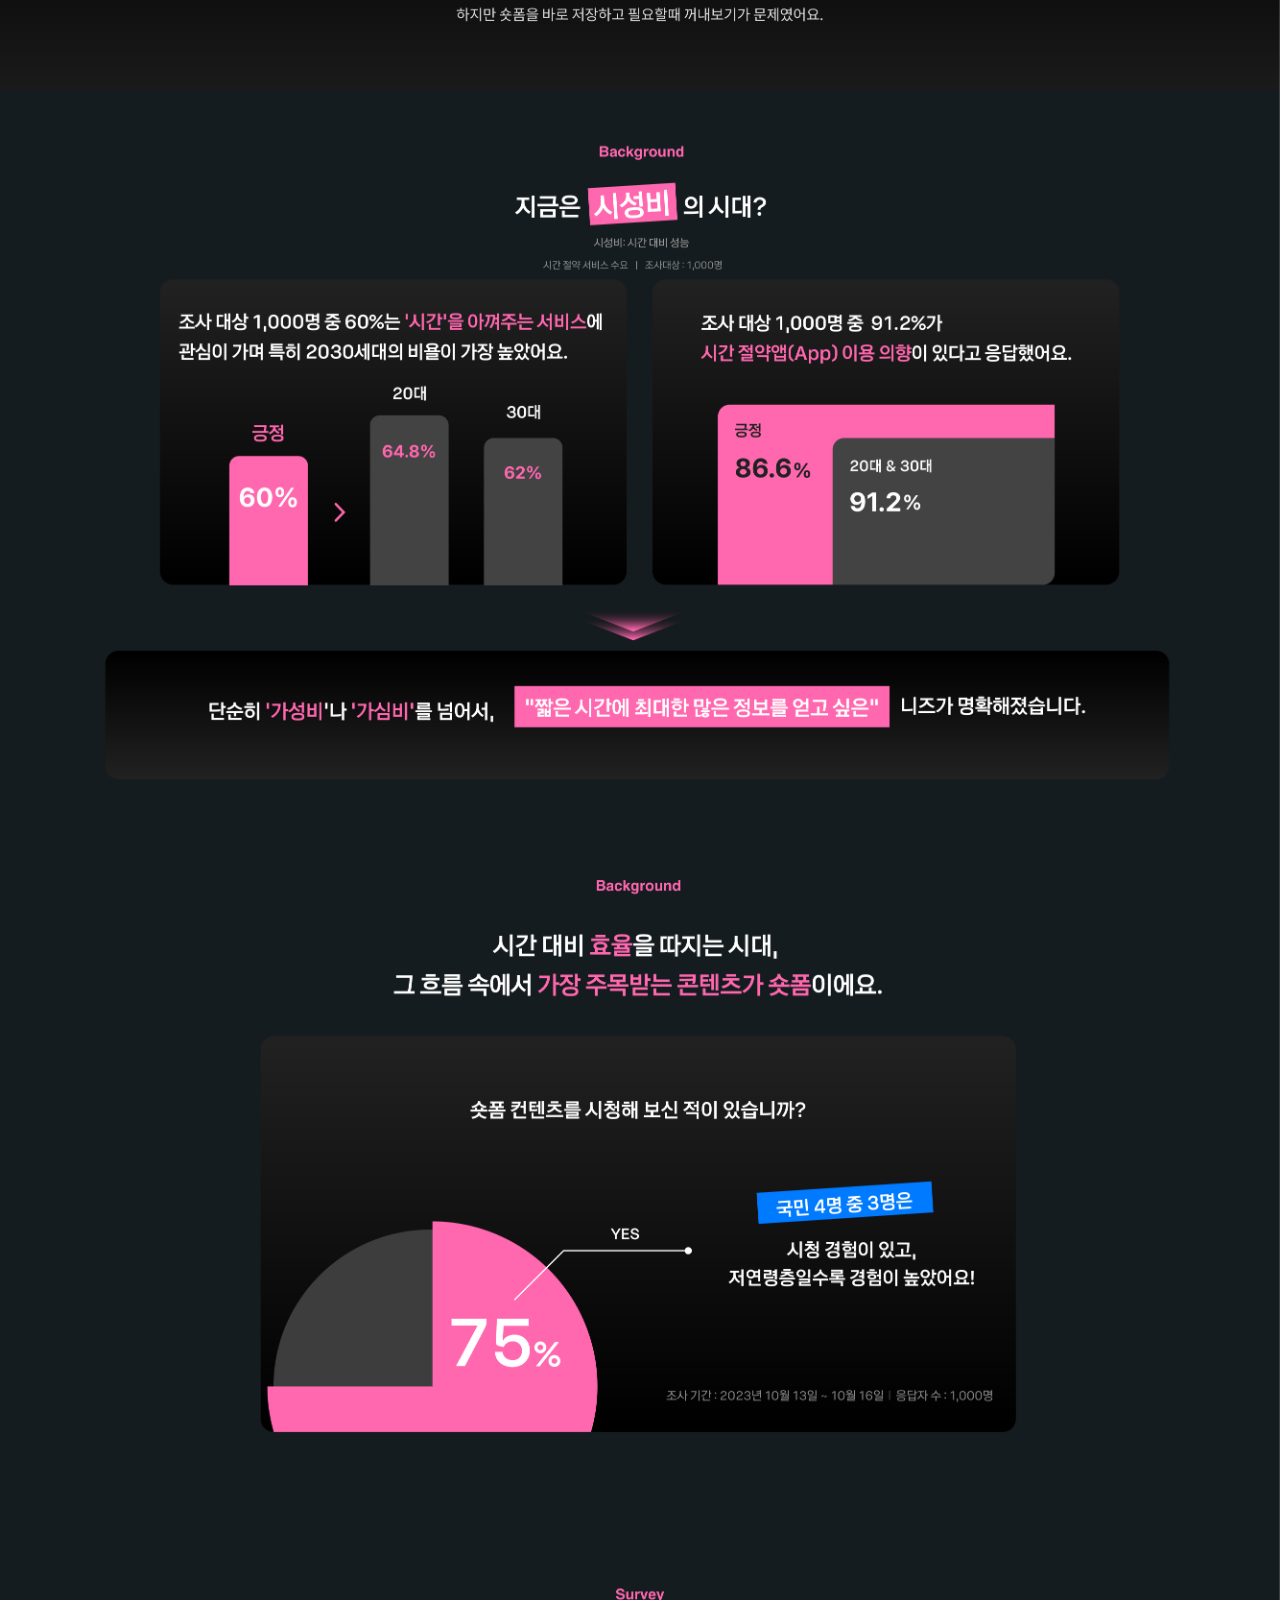
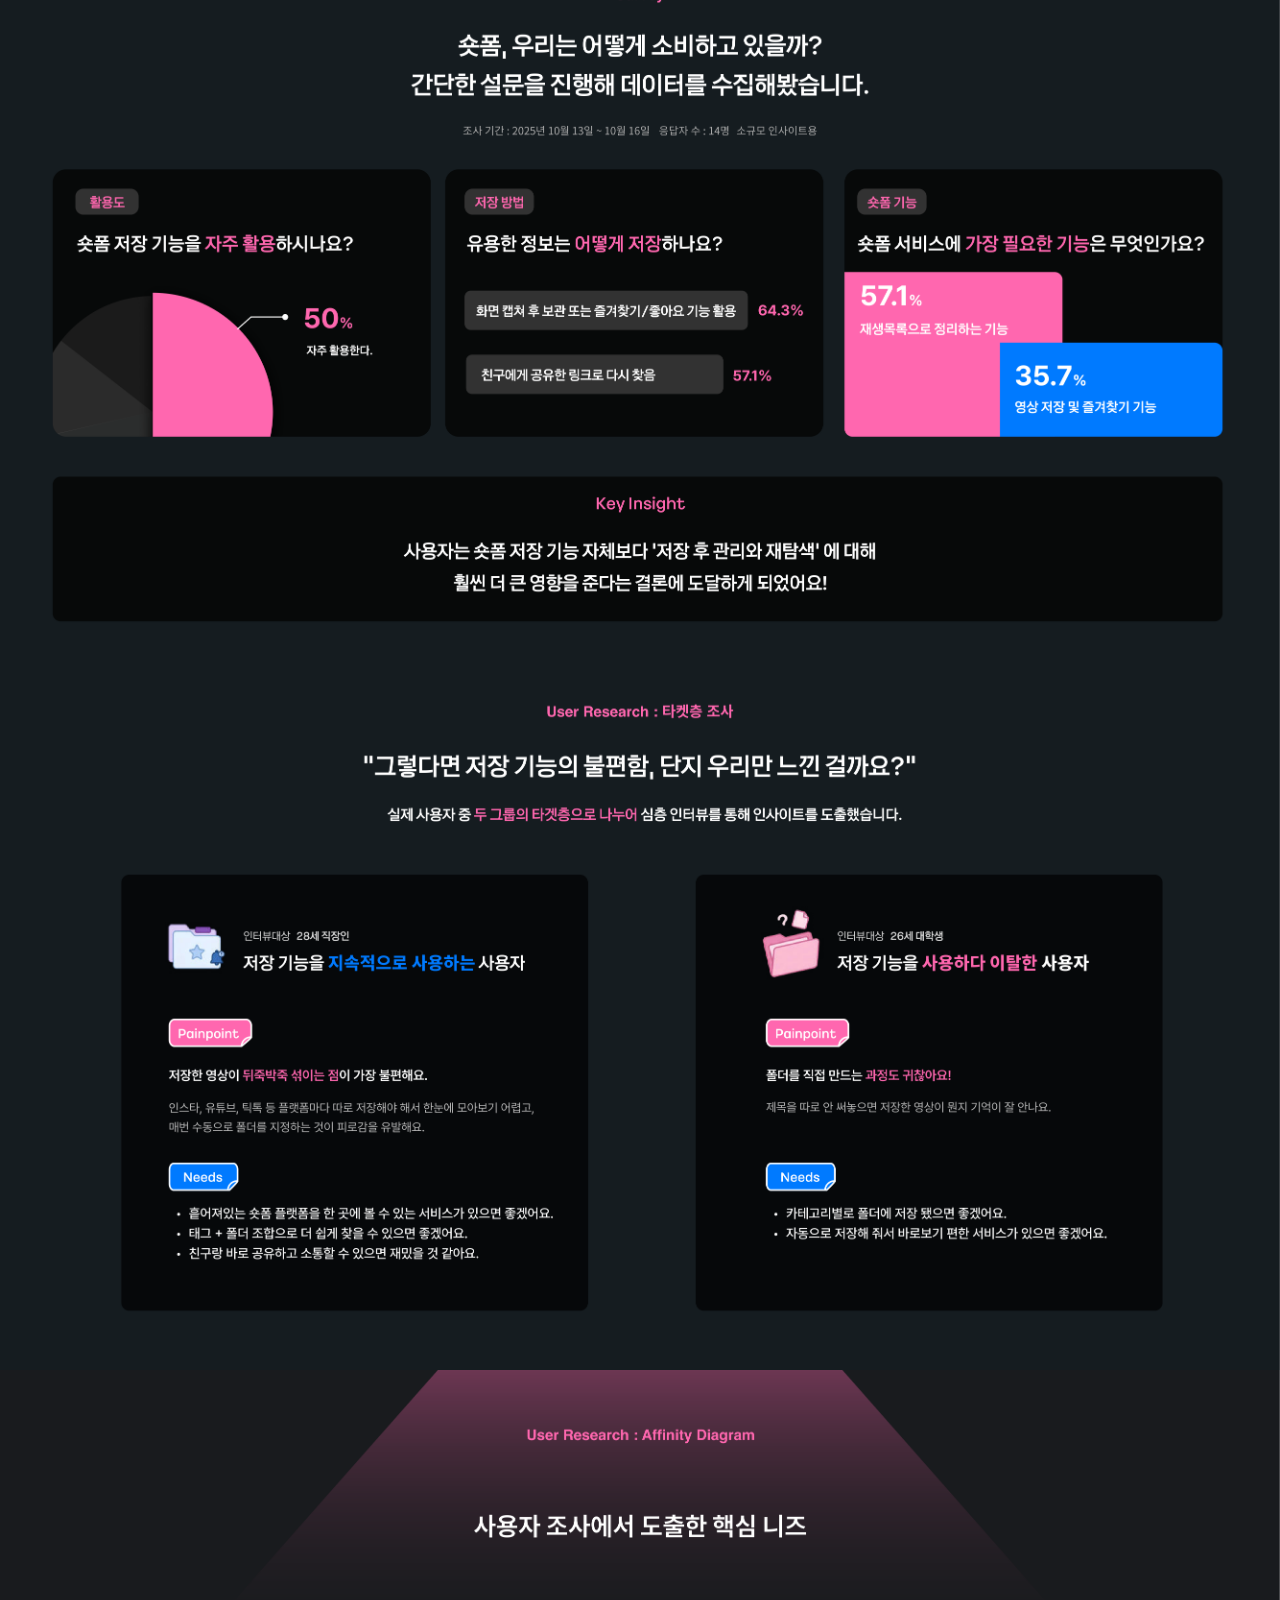
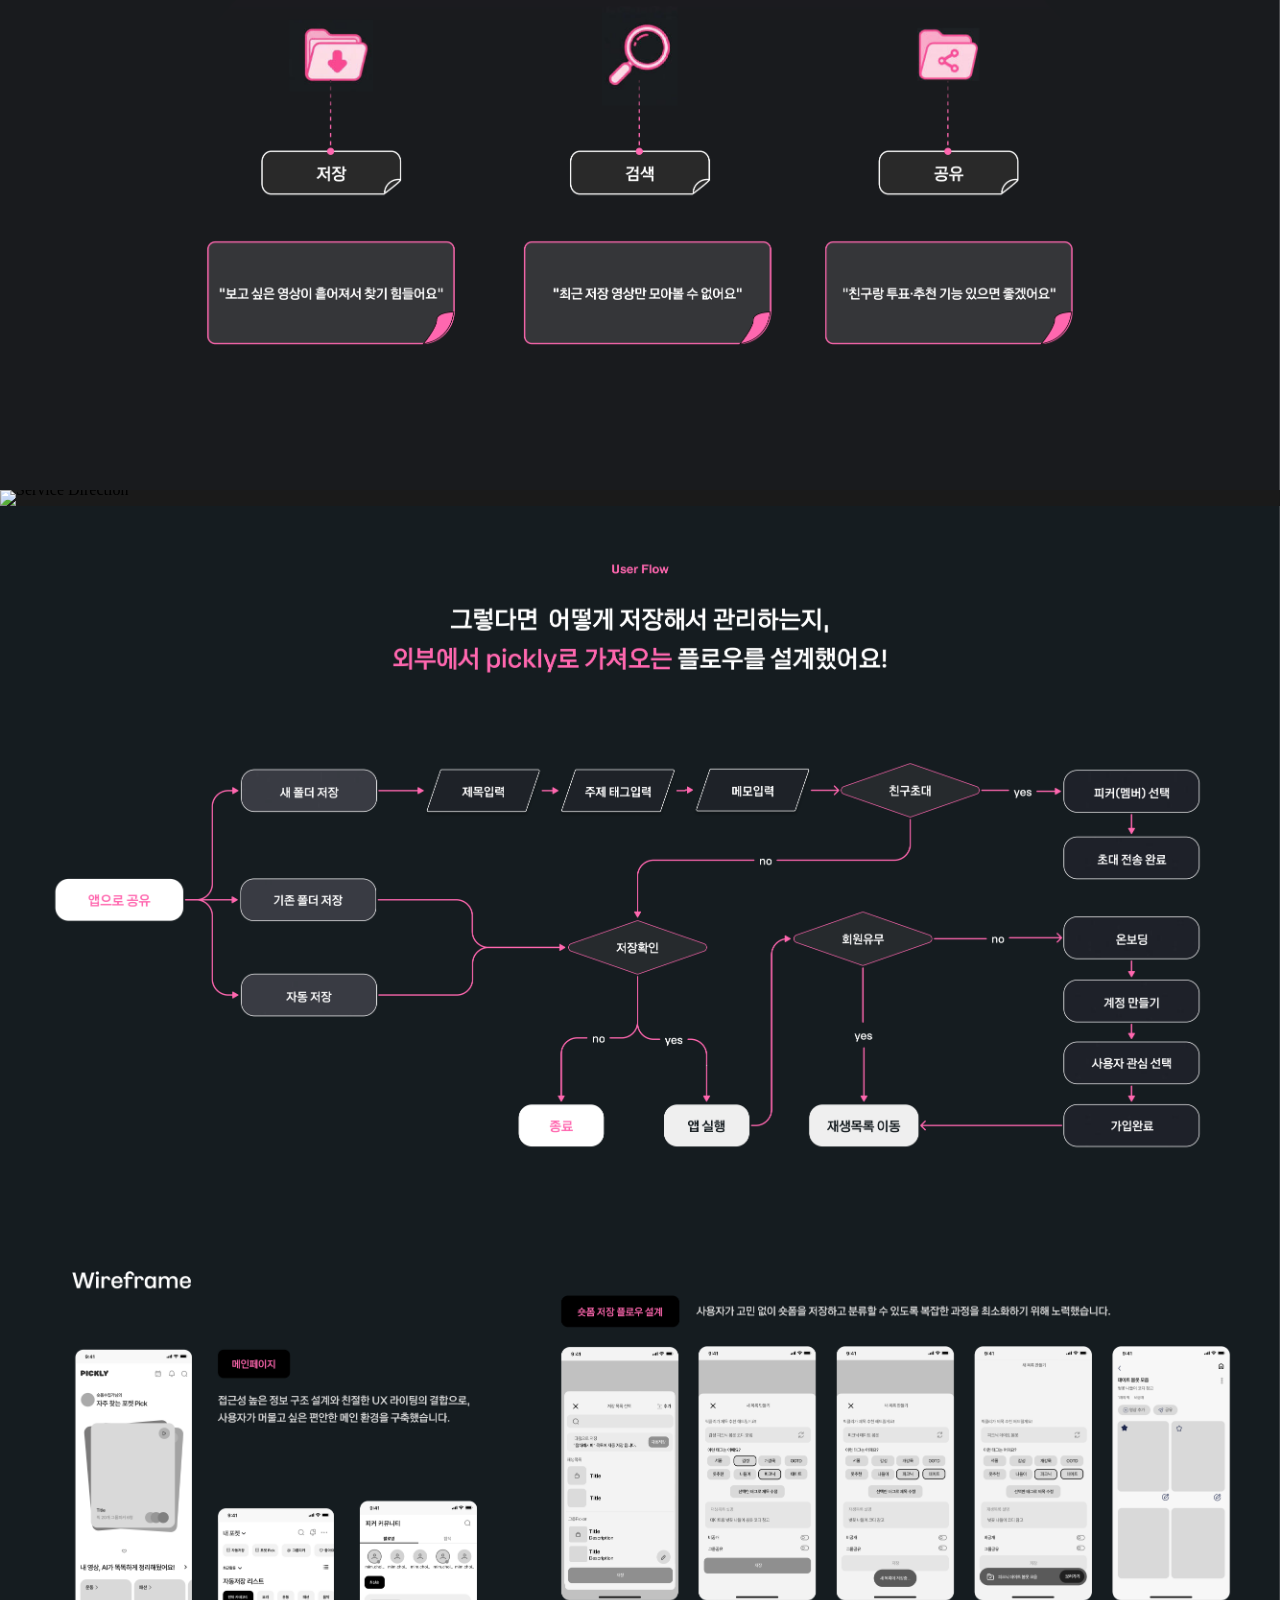
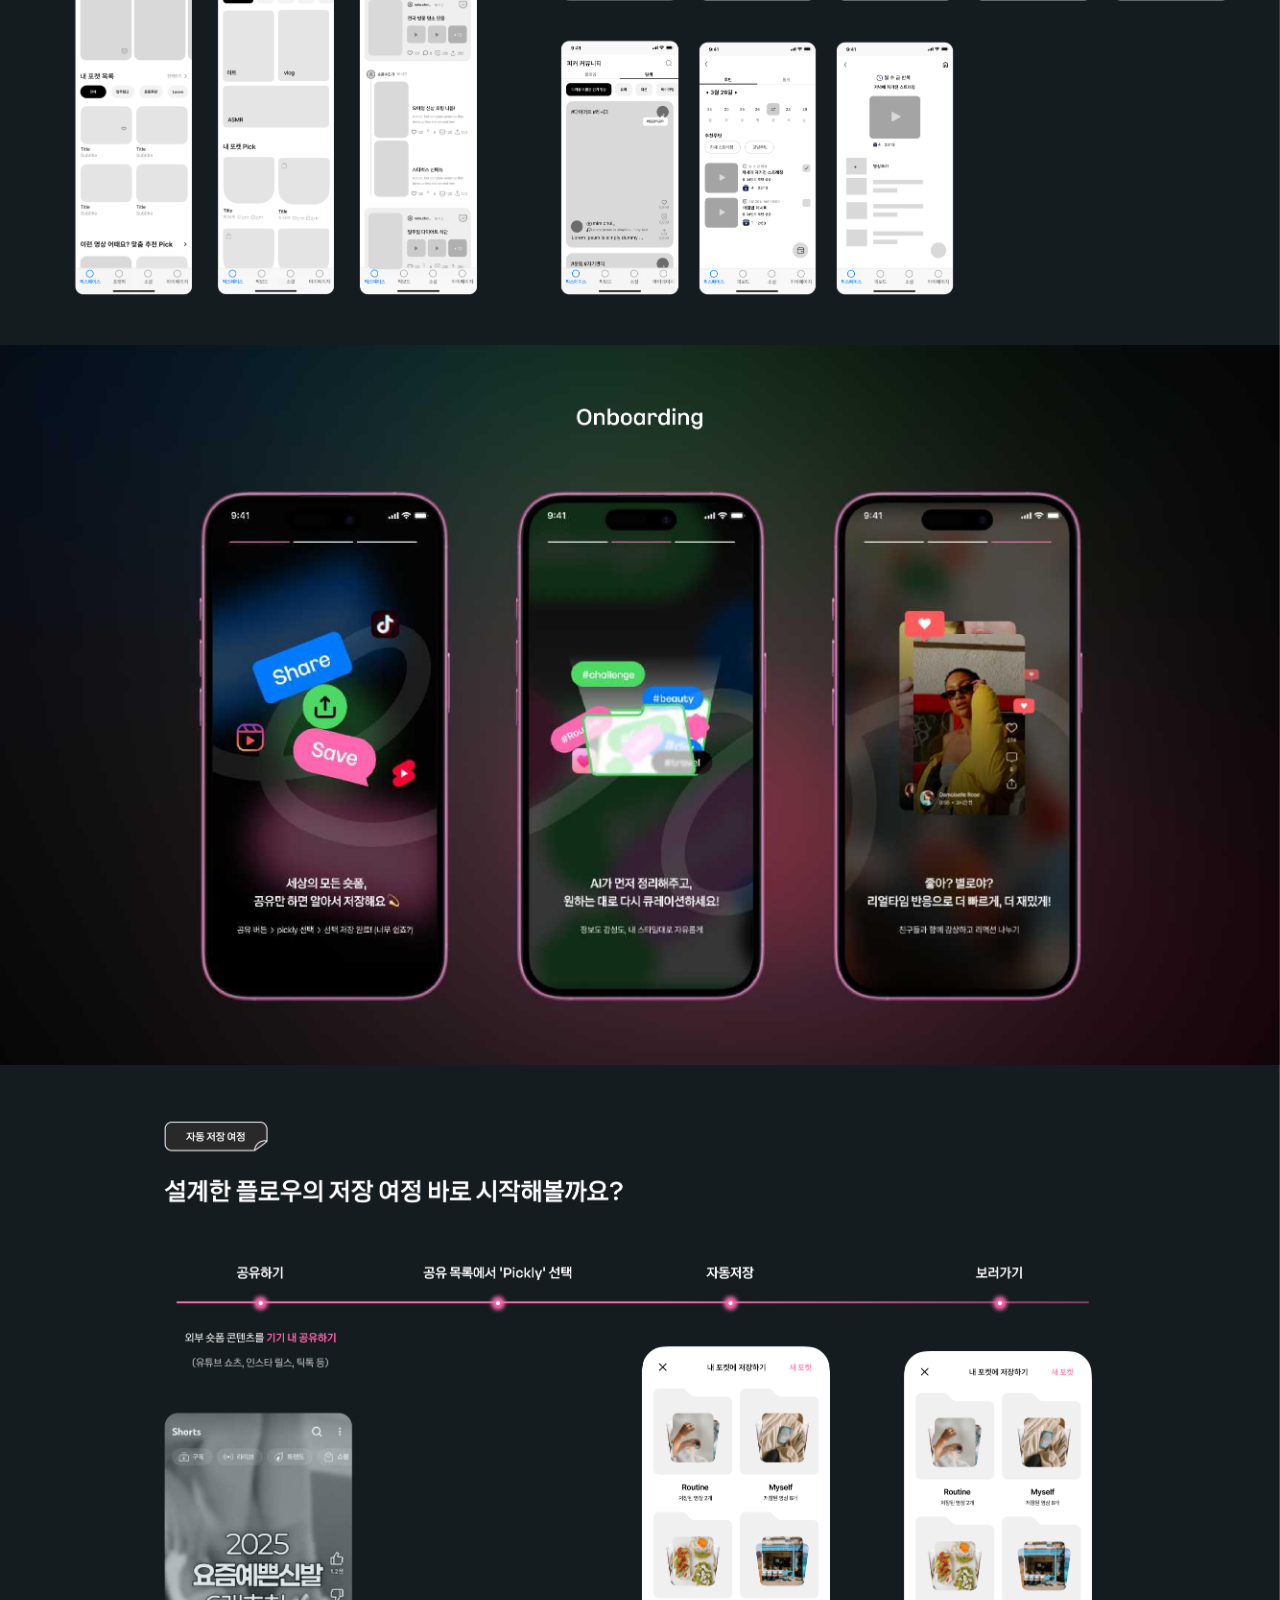
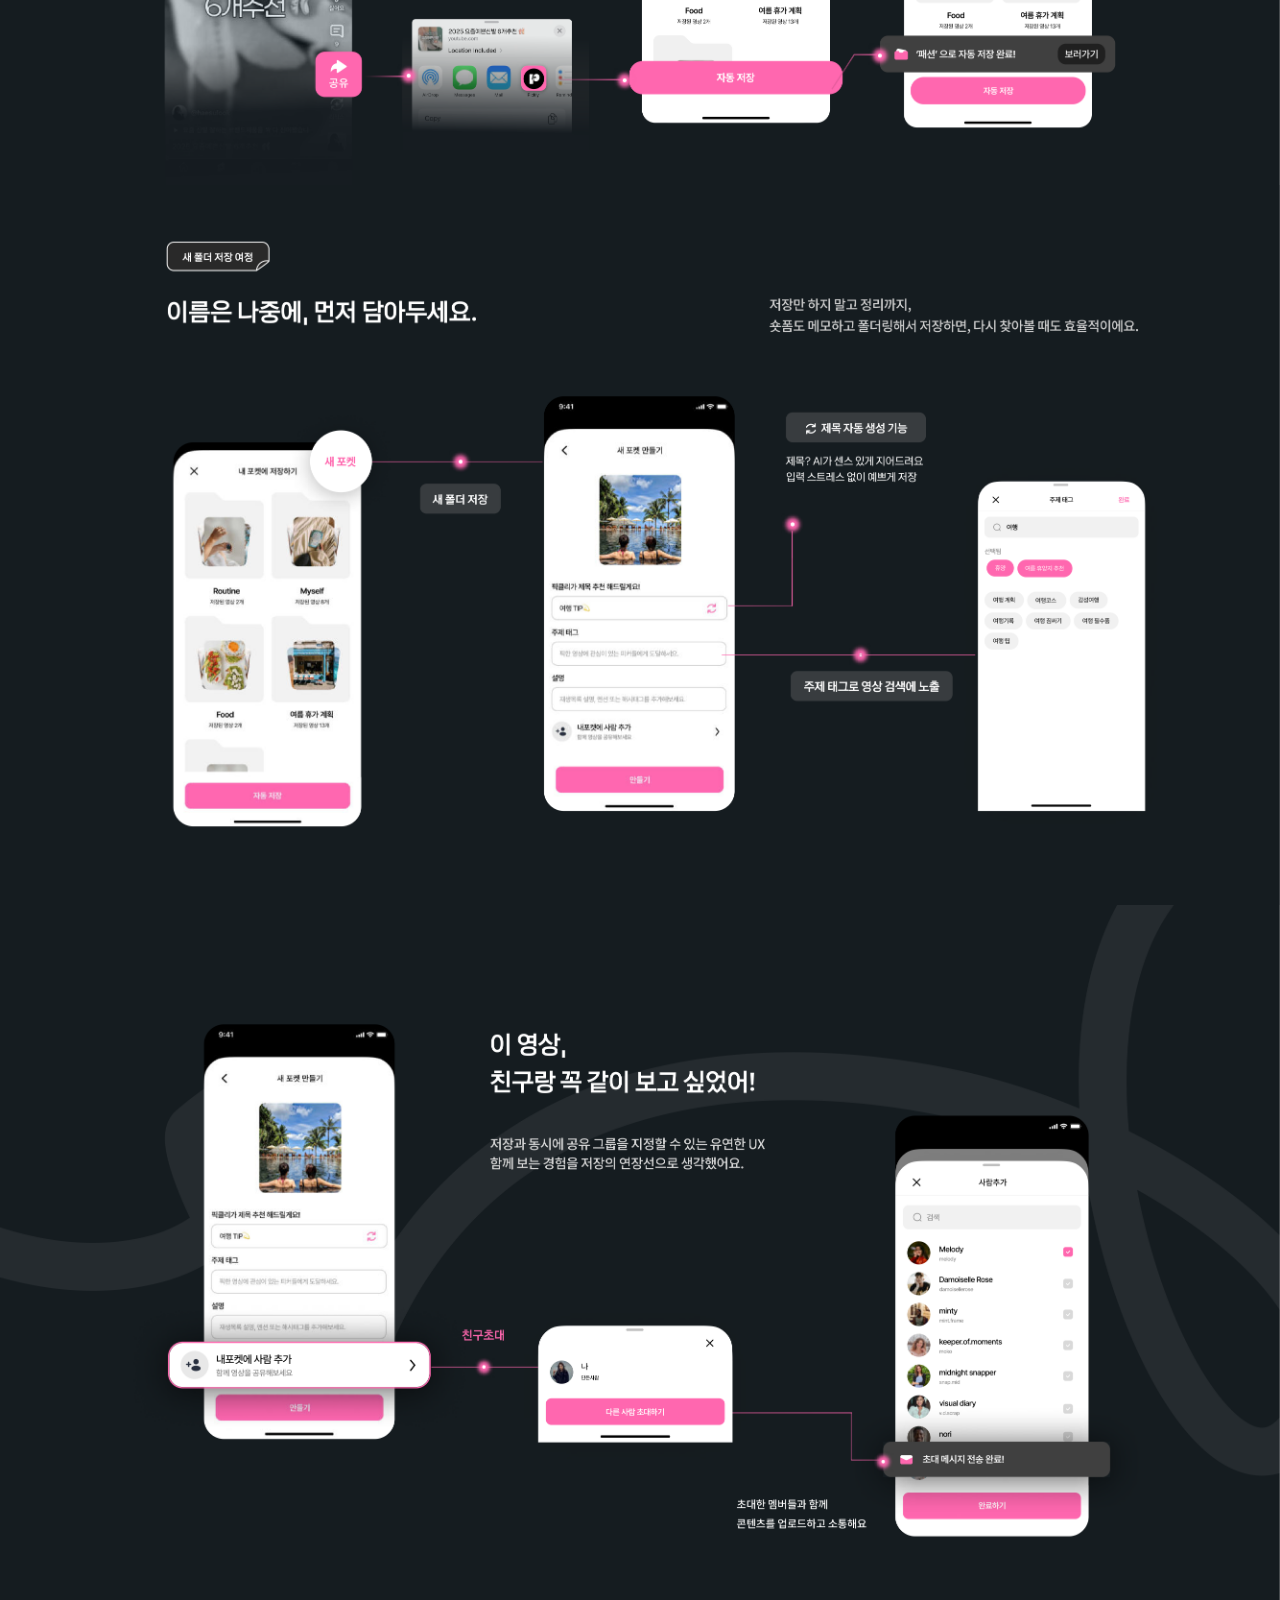
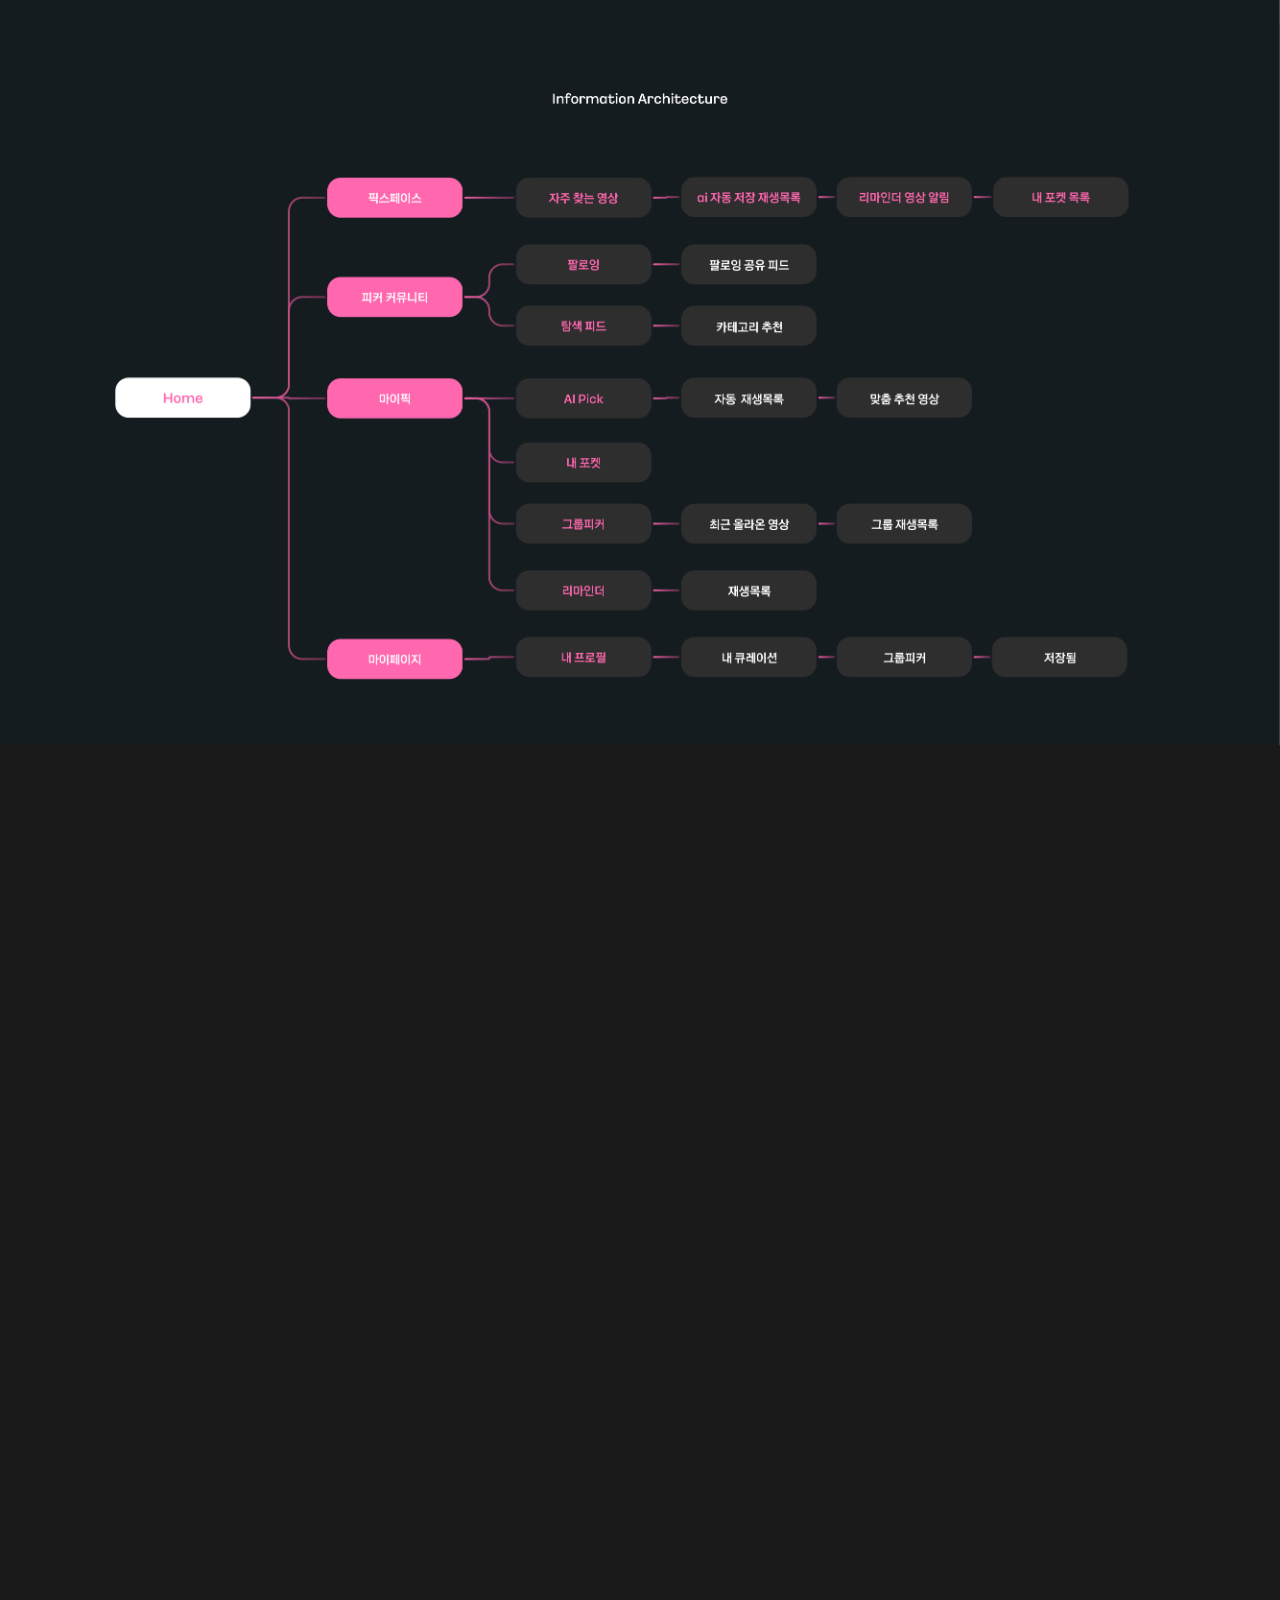
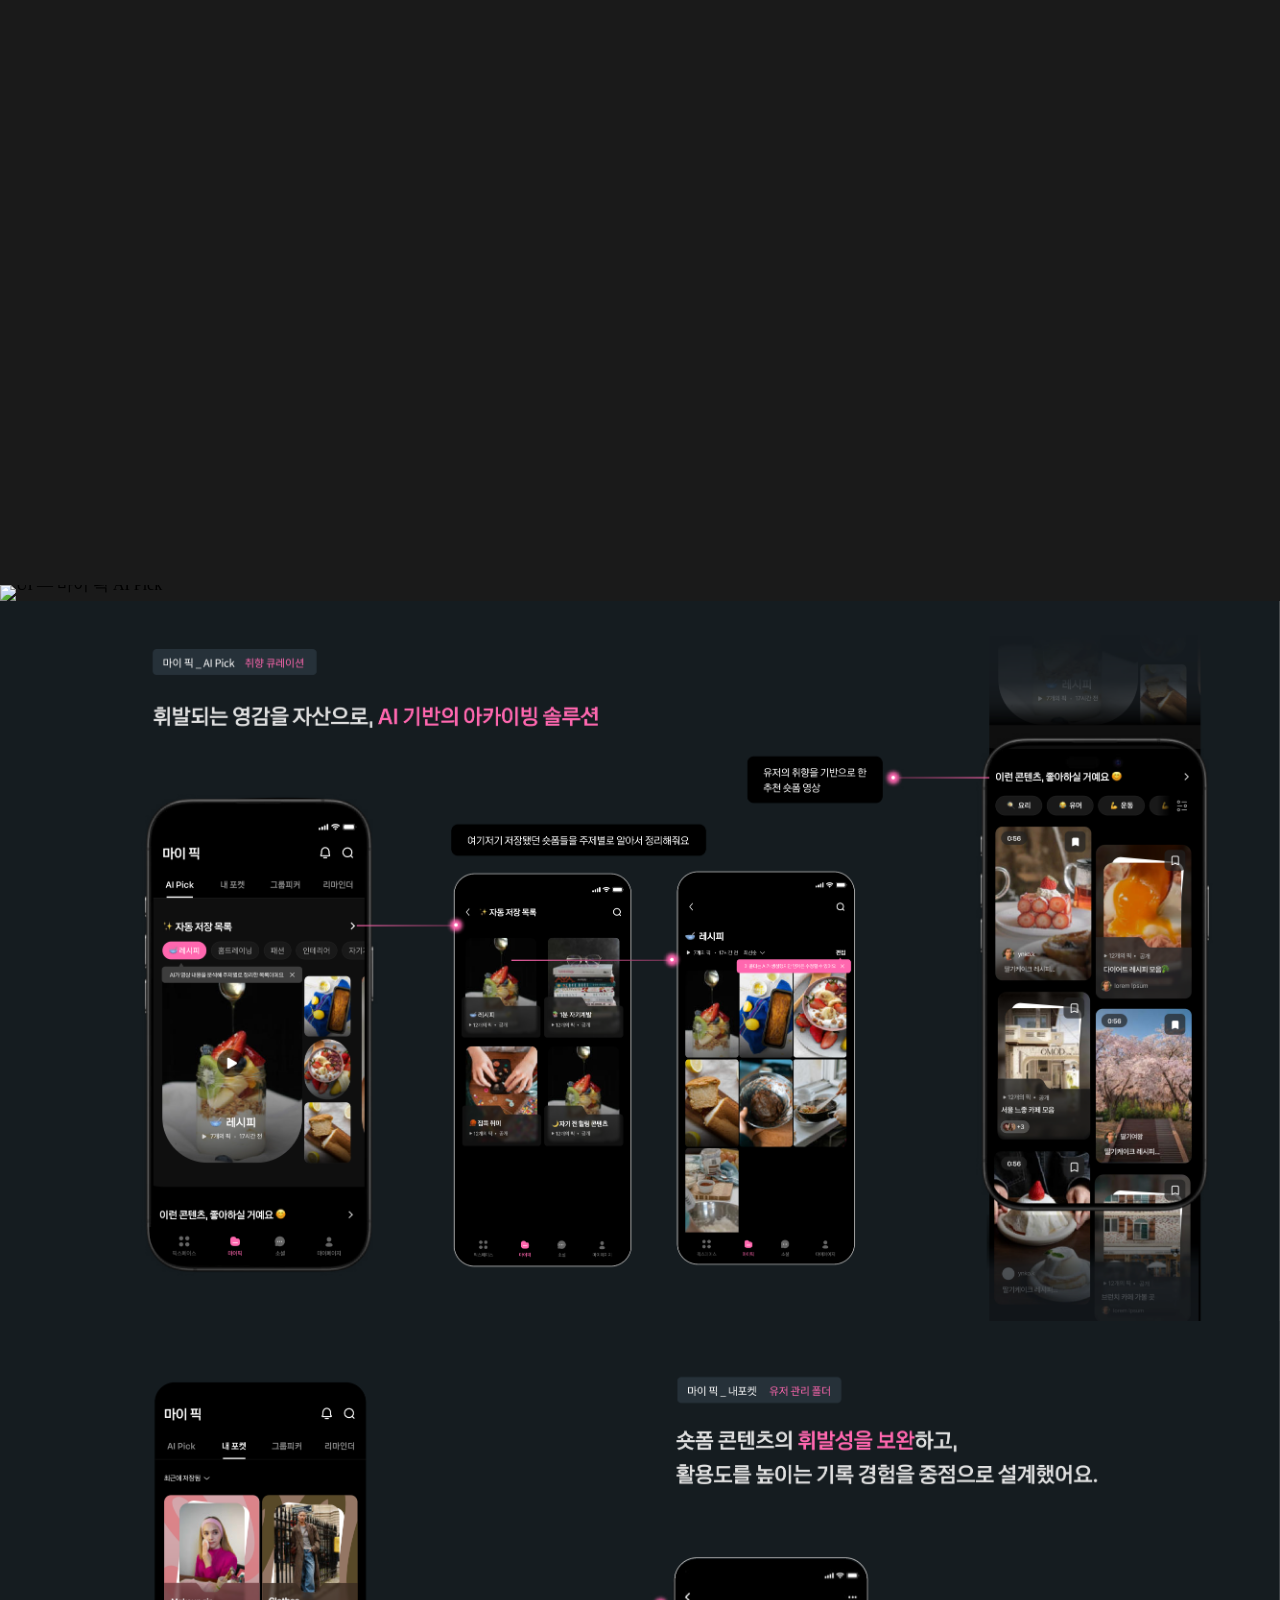
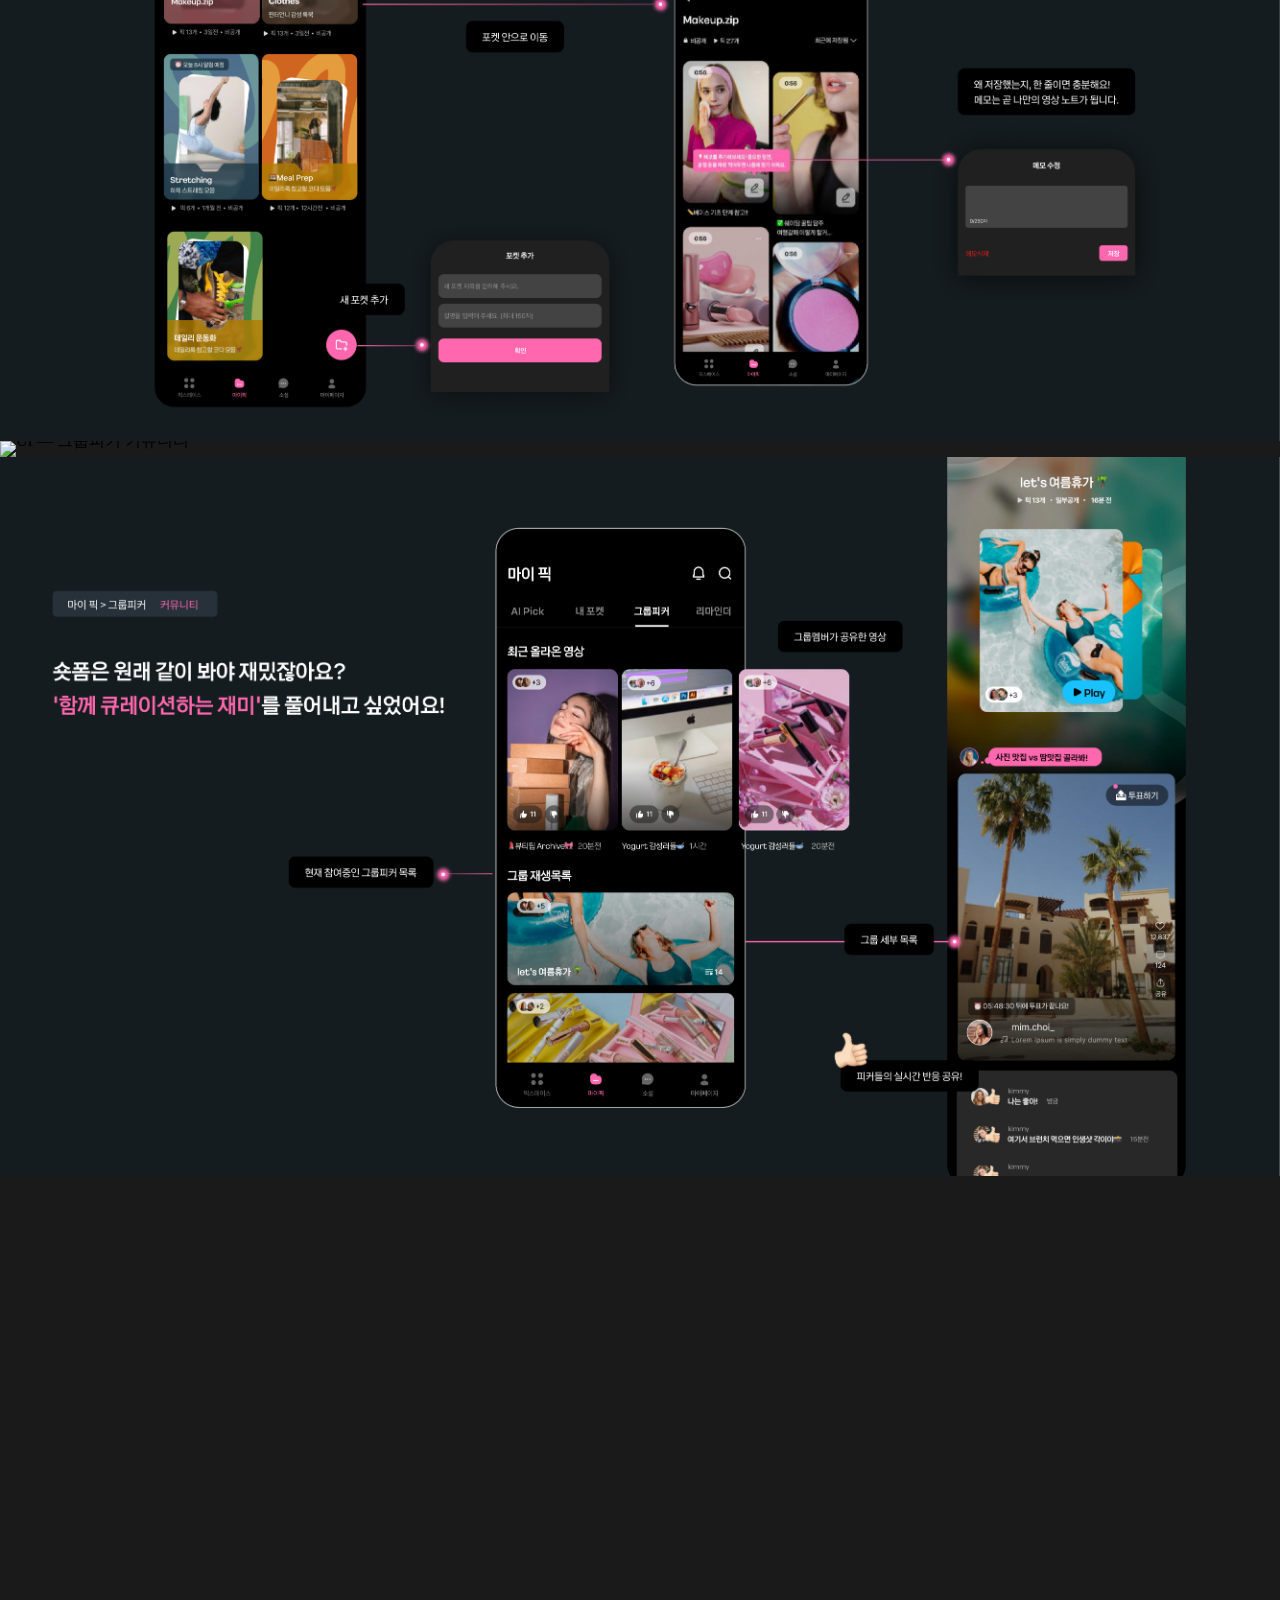
==== commit be1a58a9: "update(uiux): 커버 img 태그 전환 — 모든 해상도에서 이미지 100% 반응형 표시 Made-with: Cursor" ====
--- a/uiux/index.html
+++ b/uiux/index.html
@@ -40,21 +40,15 @@
     .cover {
       position: relative;
       width: 100%;
-      height: 100vh;
-      height: 100svh;
-      min-height: 400px;
       overflow: hidden;
-      background: #fff url('images/01 cover.png') center center / cover no-repeat;
+      background: #fff;
+      line-height: 0;
+    }
+    .cover__img {
+      display: block;
+      width: 100%;
+      height: auto;
       will-change: transform;
-    }
-    @media (max-width: 1024px) {
-      .cover {
-        height: auto;
-        min-height: unset;
-        aspect-ratio: 5334 / 3000;
-        background-size: contain;
-        background-position: center center;
-      }
     }
 
     /* ═══ ABOUT ME ═══ */
@@ -816,7 +810,9 @@
 <body>
 
   <!-- ═══ 01. COVER ═══ -->
-  <section class="cover" id="cover"></section>
+  <section class="cover" id="cover">
+    <img class="cover__img" id="coverImg" src="images/01 cover.png" alt="Portfolio Cover" />
+  </section>
 
   <!-- ═══ ABOUT ME ═══ -->
   <section class="about" id="about">
@@ -1115,13 +1111,13 @@
     gsap.registerPlugin(ScrollTrigger);
     var reduced = window.matchMedia('(prefers-reduced-motion: reduce)').matches;
 
-    /* ── 01. 커버 패럴랙스 (데스크탑만) ── */
-    var coverEl = document.getElementById('cover');
-    if (coverEl && window.innerWidth > 1024) {
-      gsap.fromTo(coverEl,
-        { backgroundPosition: 'center 40%' },
+    /* ── 01. 커버 패럴랙스 ── */
+    var coverImg = document.getElementById('coverImg');
+    if (coverImg) {
+      gsap.fromTo(coverImg,
+        { yPercent: 0, scale: 1 },
         {
-          backgroundPosition: 'center 60%',
+          yPercent: -8, scale: 1.05,
           ease: 'none',
           scrollTrigger: { trigger: '#cover', start: 'top top', end: 'bottom top', scrub: 1.2 }
         }
